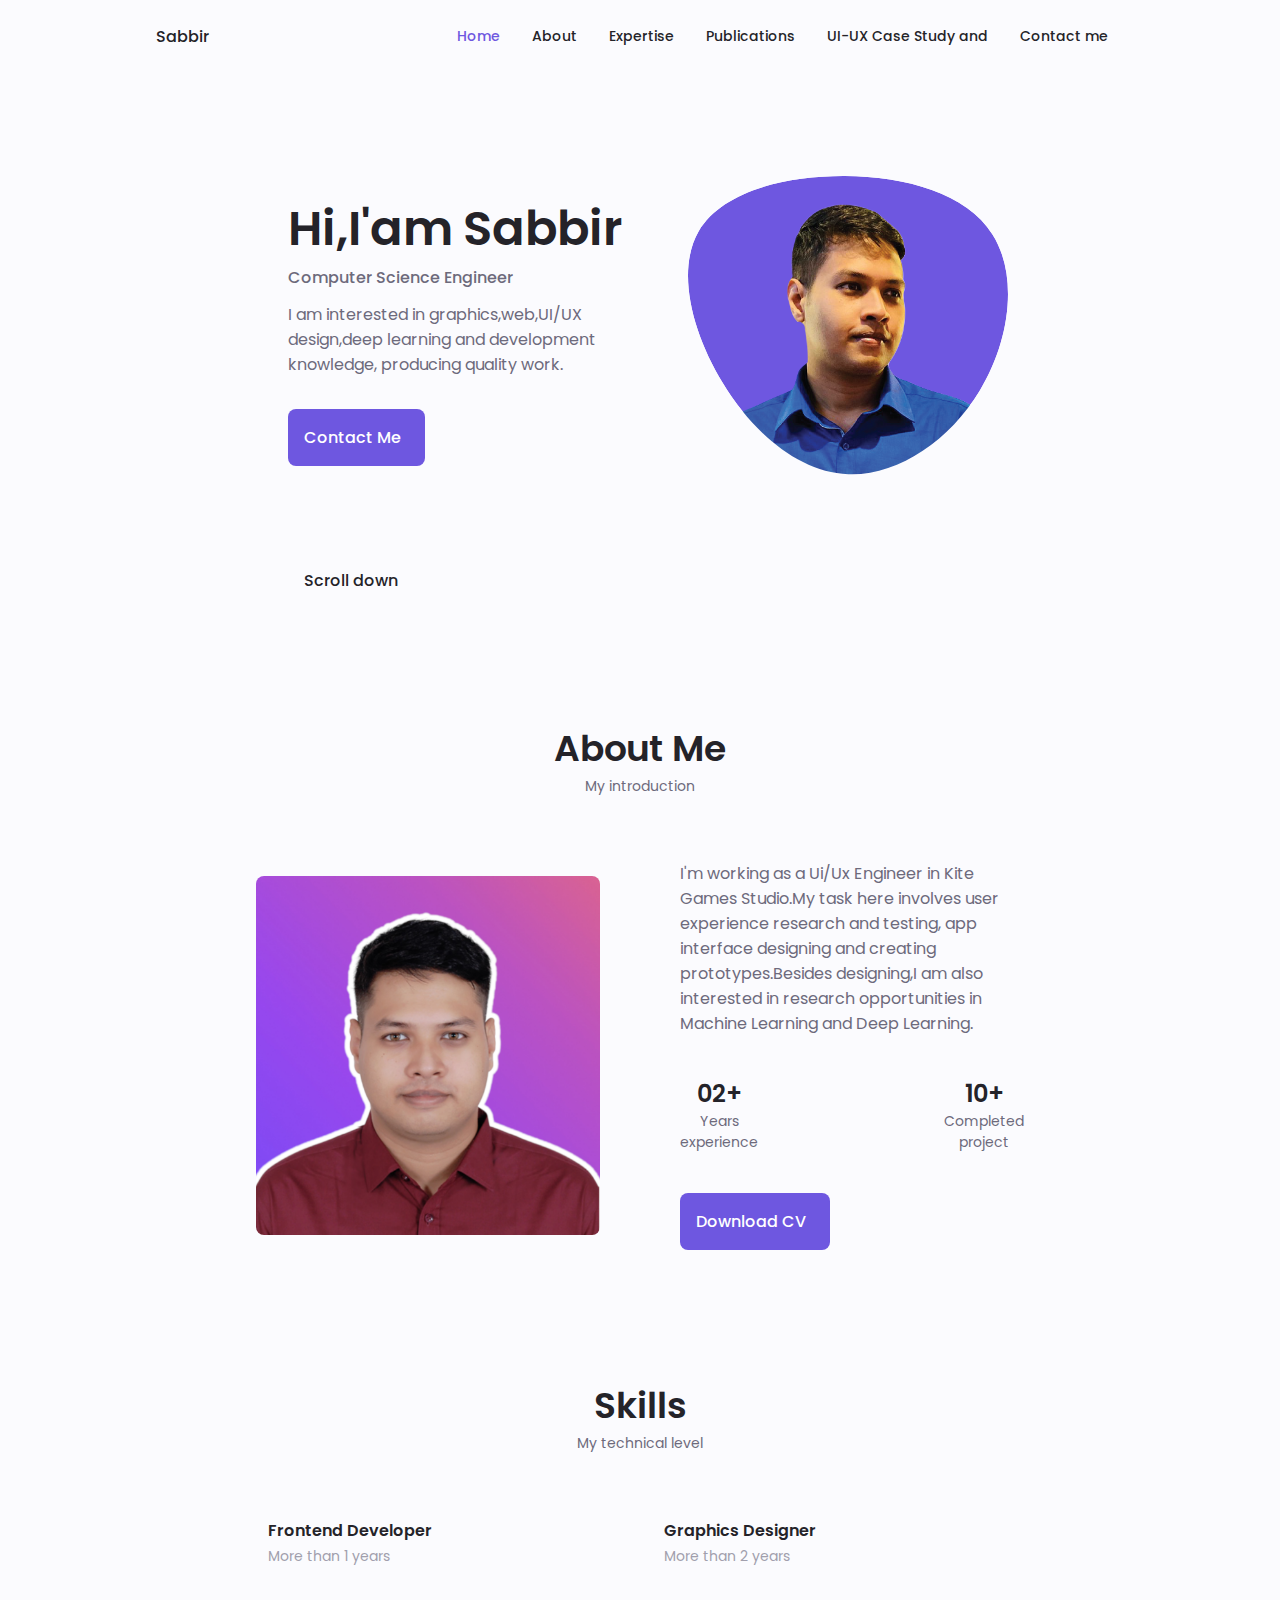
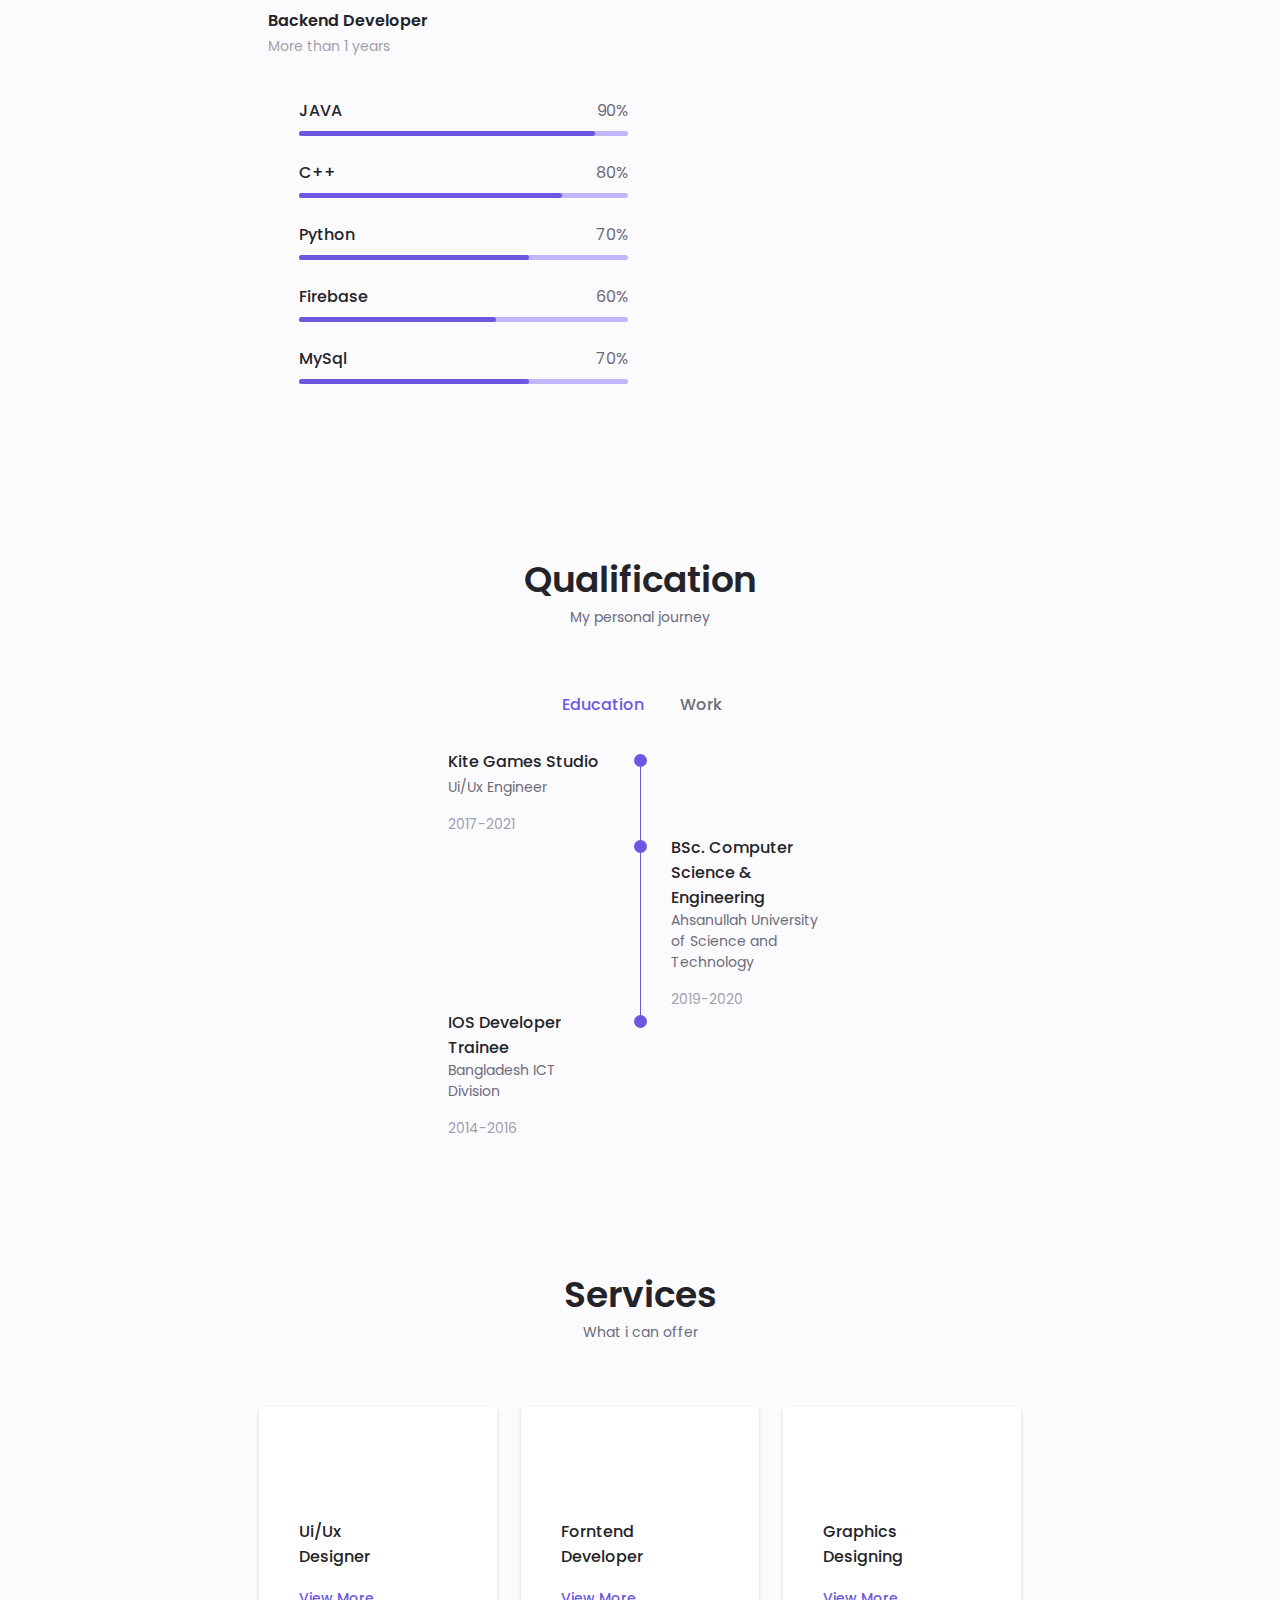
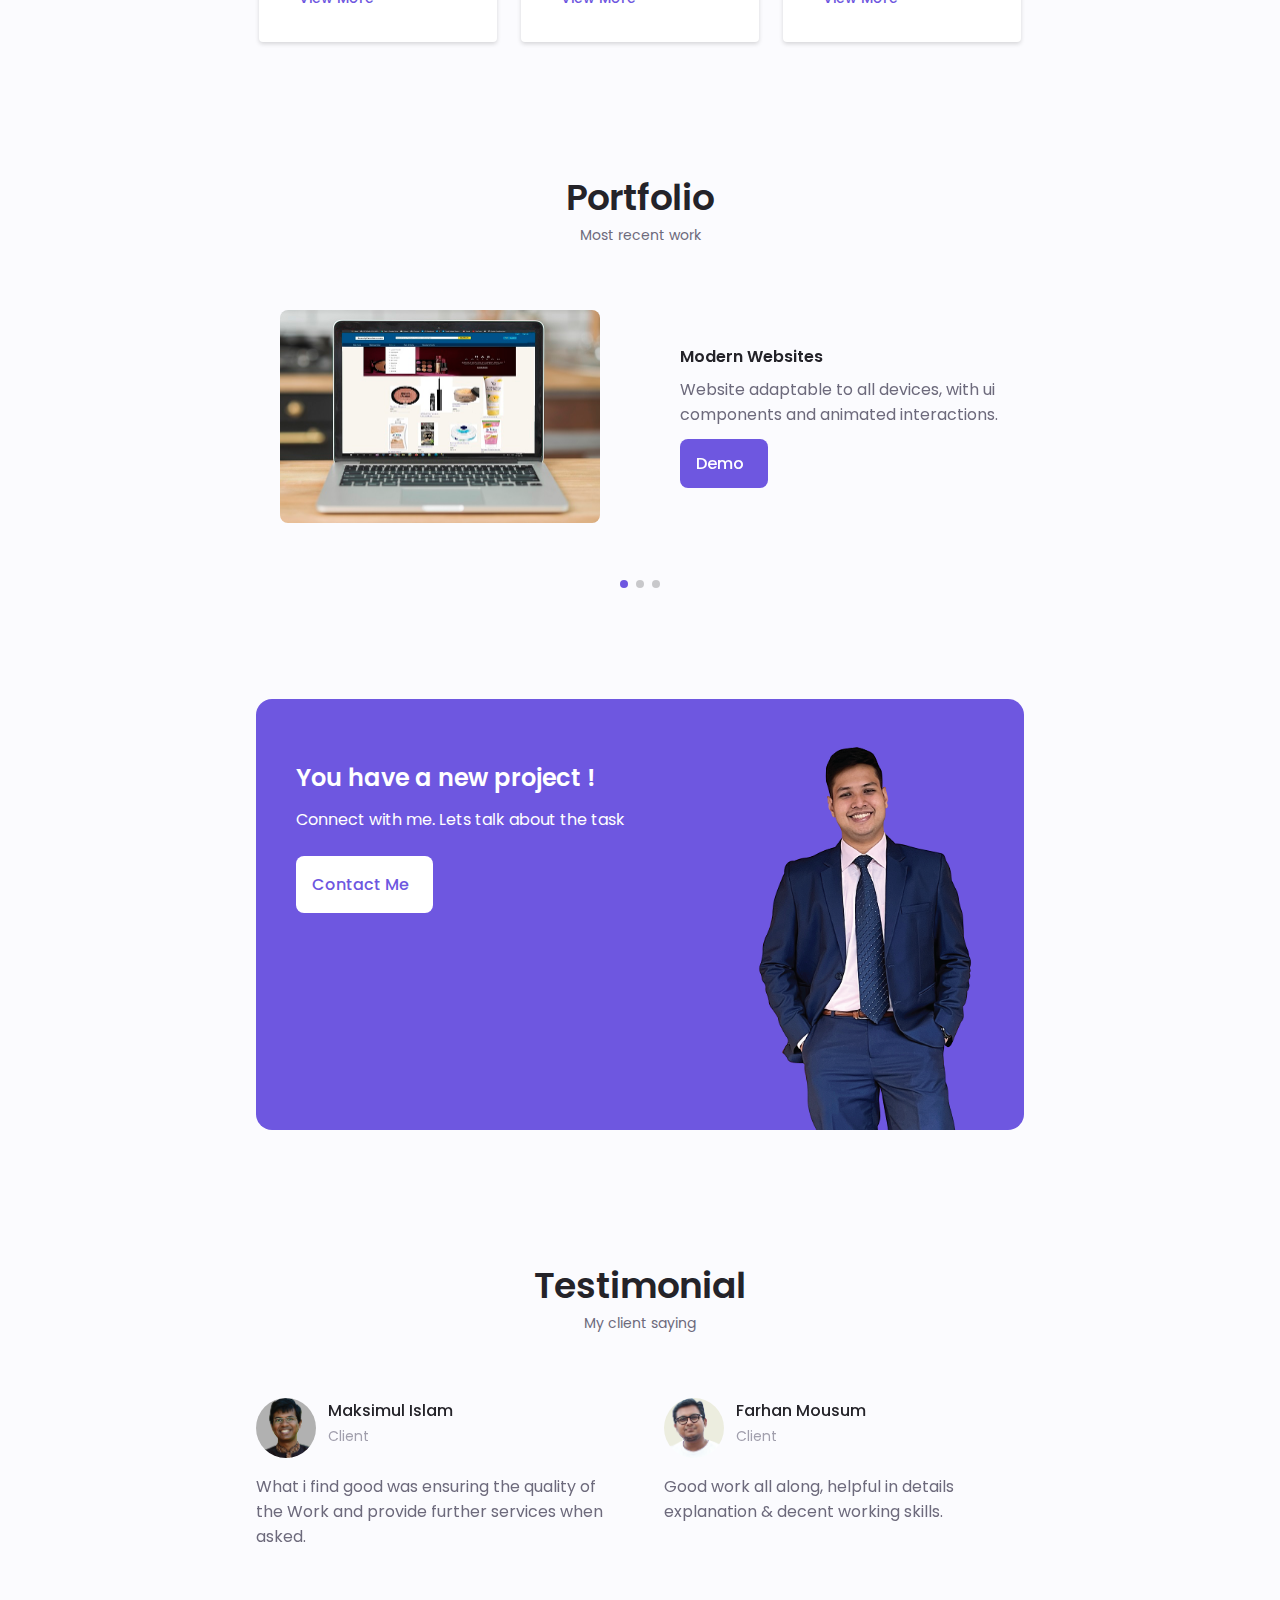
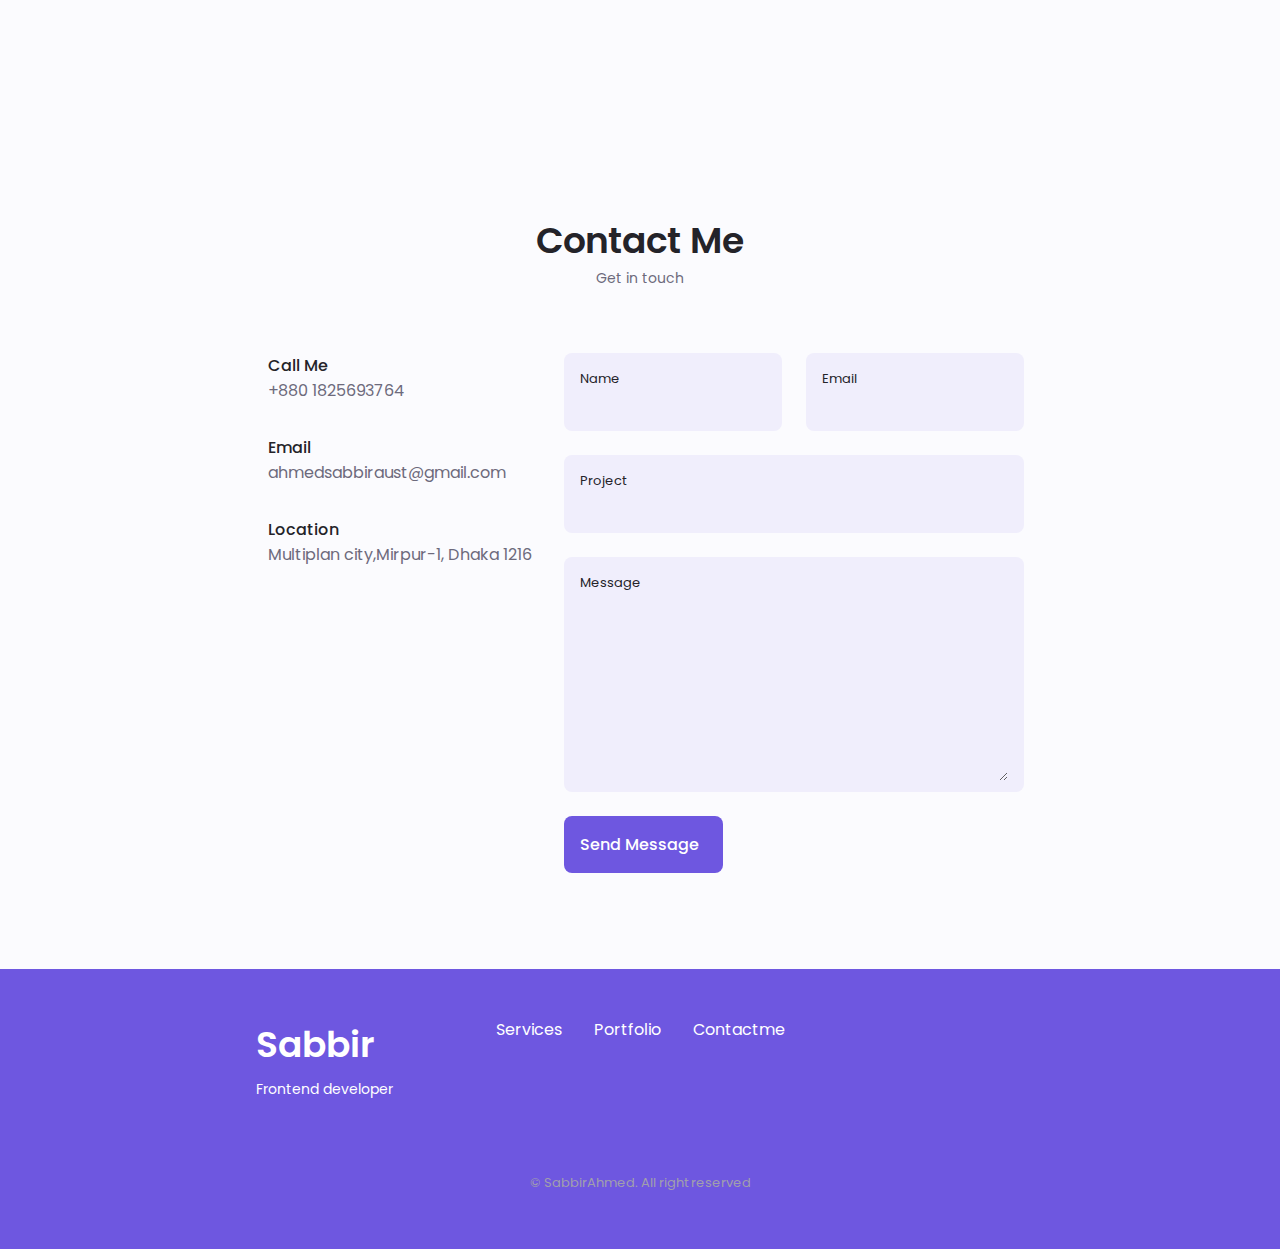
==== index.html @ 0aa27ff4 "Update index.html" ====
<!--
  Hello 😊.

  This template is designed and developed by Sabbir Ahmed
  for anyone to use for free or customize the way they like.

For inquires, contact me => ahmedsabbiraust@gmail.com
-->

<!--
  Follow the instructions written in comments to create your stunning portfolio
-->

<!DOCTYPE html>
    <html lang="en">
    <head>
        <meta charset="UTF-8">
        <meta name="viewport" content="width=device-width, initial-scale=1.0">
        <link rel="shortcut icon" type="image/png" href="assets/img/SA_lOGO.png" />

        <!--==================== UNICONS ====================-->
        <link rel="stylesheet" href="https://unicons.iconscout.com/release/v4.0.0/css/line.css">
    
        
        <!--==================== SWIPER CSS ====================-->
        <link rel="stylesheet" href="assets/css/swiper-bundle.min.css">
        
        <!--==================== CSS ====================-->
        <link rel="stylesheet" href="assets/css/styles.css">

        <title>
         Sabbir Ahmed | Prospective Graduate Student
        </title>
    </head>
    <body>
        <!--==================== HEADER ====================-->
        <header class="header" id="header">
            <nav class="nav container">
                <a href="#" class="nav__logo">Sabbir</a>

                <div class="nav__menu" id="nav-menu">
                    <ul class="nav__list grid">
                        <li class="nav__item">
                            <a href="#home" class="nav__link active-link">
                                <i class="uil uil-estate nav__icon"></i> Home
                            </a>
                        </li>
                        <li class="nav__item">
                            <a href="#about" class="nav__link">
                                <i class="uil uil-user nav__icon"></i> About
                            </a>
                        </li>
                        <li class="nav__item">
                            <a href="#skills" class="nav__link">
                                <i class="uil uil-file-alt nav__icon"></i> Expertise
                            </a>
                        </li>
                        <li class="nav__item">
                            <a href="#services" class="nav__link">
                                <i class="uil uil-briefcase-alt nav__icon"></i> Publications
                            </a>
                        </li>
                        <li class="nav__item">
                            <a href="#portfolio" class="nav__link">
                                <i class="uil uil-scenery nav__icon"></i> UI-UX Case Study and 
                            </a>
                        </li>
                        <li class="nav__item">
                            <a href="#contact" class="nav__link">
                                <i class="uil uil-message nav__icon"></i> Contact me
                            </a>
                        </li>
                    </ul>
                    <i class="uil uil-times nav__close" id="nav-close"></i>
                </div>

                <div class="nav__btns">
                    <!--Theme change button-->
                    <i class="uil uil-moon change-theme" id="theme-button"></i>
                    <div class="nav__toggle" id="nav-toggle">
                        <i class="uil uil-apps"></i>
                    </div>
                </div>
            </nav>
        </header>

        <!--==================== MAIN ====================-->
        <main class="main">
            <!--==================== HOME ====================-->
            <section class="home section" id="home">
                <div class="home__container container grid">
                    <div class="home__content grid">
                        <div class="home__social">
                            <a href="https://www.linkedin.com/in/sabbir-ahmed-80257b1b8/" target="_blank" class="home__social-icon">
                                <i class="uil uil-linkedin-alt"></i>
                            </a>

                            <a href="https://www.behance.net/sabbirahmed1123" target="_blank" class="home__social-icon">
                                <i class="uil uil-behance-alt"></i>
                            </a>

                            <a href="https://github.com/sabbirahmedAUST" target="_blank" class="home__social-icon">
                                <i class="uil uil-github-alt"></i>
                            </a>
                        </div>
                         
                        <div class="home__img">
                            <svg class="home__blob" viewBox="0 0 200 187" xmlns="http://www.w3.org/2000/svg" xmlns:xlink="http://www.w3.org/1999/xlink">
                                <mask id="mask0" mask-type="alpha">
                                    <path d="M190.312 36.4879C206.582 62.1187 201.309 102.826 182.328 134.186C163.346 165.547 
                                    130.807 187.559 100.226 186.353C69.6454 185.297 41.0228 161.023 21.7403 129.362C2.45775 
                                    97.8511 -7.48481 59.1033 6.67581 34.5279C20.9871 10.1032 59.7028 -0.149132 97.9666 
                                    0.00163737C136.23 0.303176 174.193 10.857 190.312 36.4879Z"/>
                                </mask>
                                <g mask="url(#mask0)">
                                    <path d="M190.312 36.4879C206.582 62.1187 201.309 102.826 182.328 134.186C163.346 
                                    165.547 130.807 187.559 100.226 186.353C69.6454 185.297 41.0228 161.023 21.7403 
                                    129.362C2.45775 97.8511 -7.48481 59.1033 6.67581 34.5279C20.9871 10.1032 59.7028 
                                    -0.149132 97.9666 0.00163737C136.23 0.303176 174.193 10.857 190.312 36.4879Z"/>
                                    <image class="home__blob-img" x='12' y='18' href="assets/img/aa.png"/>
                                </g>
                            </svg>
                        </div>
                        <div class="home__data">
                            <h1 class="home__tittle">Hi,I'am Sabbir</h1>
                            <h3 class="home__subtitle">Computer Science Engineer</h3>
                            <p class="home__description">I am interested in graphics,web,UI/UX design,deep learning and development knowledge, producing quality work.</p>
                            <a href="#contact" class="button button--flex">
                                Contact Me <i class="uil uil-message button__icon"></i>
                            </a>
                        </div>
                    </div>

                    <div class="home__scroll">
                        <a href="#about" class="home__scroll-button button--flex">
                            <i class="uil uil-mouse-alt home__scroll-mouse"></i>
                            <span class="home__scroll-name">Scroll down</span>
                            <i class="uil uil-arrow-down home__scroll-arrow"></i>
                        </a>
                    </div>
                </div>
            </section>

            <!--==================== ABOUT ====================-->
            <section class="about section" id="about">
                <h2 class="section__title">About Me</h2>
                <span class="section__subtitle">My introduction</span>

                <div class="about__container container grid">
                    <img src="assets/img/AboutImg2.png" alt="" class="about__img">

                    <div class="about__data">
                        <p class="about__description">I'm working as a Ui/Ux Engineer in Kite Games Studio.My task here involves user experience research and testing, app interface designing and creating prototypes.Besides designing,I am also interested in research opportunities in Machine Learning and Deep Learning.</p>
                    
                        <div class="about__info">
                            <div>
                                <span class="about__info-title">02+</span>
                                <span class="about__info-name">Years <br> experience</span>
                            </div>
                            <div>
                                <span class="about__info-title">10+</span>
                                <span class="about__info-name">Completed <br> project</span>
                            </div>
                            
                        </div>
                        <div class="about__buttons">
                            <a download="" href="assets/pdf/Sabbir-Ahmed-Cv.pdf" class="button button--flex">
                                Download CV<i class="uil uil-download-alt button__icon"></i>
                            </a>
                        </div>
                    </div>
                </div>
        
            </section>

            <!--==================== SKILLS ====================-->
            <section class="skills section" id="skills">
                <h2 class="section__title">Skills</h2>
                <span class="section__subtitle">My technical level</span>

                <div class="skills__container container grid">
                    <div>
                        <!--==================== SKILLS 1 ====================-->
                        <div class="skills__content skills__close">
                            <div class="skills__header">
                                <i class="uil uil-brackets-curly skills__icon"></i>

                                <div>
                                    <h1 class="skills__title">Frontend Developer</h1>
                                    <span class="skills__subtitle">More than 1 years</span>

                                </div>
                                <i class="uil uil-angle-down skills__arrow"></i>
                            </div>
                            <div class="skills__list grid">

                                <div class="skills__data">
                                    <div class="skills__titles">
                                        <h3 class="skills__name">HTML</h3>
                                        <span class="skills__number">90%</span>
                                    </div>
                                    <div class="skills__bar">
                                        <span class="skills__percentage skills__html"></span>
                                    </div>
                                </div>

                               
                                <div class="skills__data">
                                    <div class="skills__titles">
                                        <h3 class="skills__name">CSS</h3>
                                        <span class="skills__number">80%</span>
                                    </div>
                                    <div class="skills__bar">
                                        <span class="skills__percentage skills__css"></span>
                                    </div>
                                </div>

                                    
                                <div class="skills__data">
                                    <div class="skills__titles">
                                        <h3 class="skills__name">JavaScript</h3>
                                        <span class="skills__number">60%</span>
                                    </div>
                                    <div class="skills__bar">
                                        <span class="skills__percentage skills__js"></span>
                                    </div>
                                </div>

                                        
                                <div class="skills__data">
                                    <div class="skills__titles">
                                        <h3 class="skills__name">React</h3>
                                        <span class="skills__number">60%</span>
                                    </div>
                                    <div class="skills__bar">
                                        <span class="skills__percentage skills__react"></span>
                                    </div>
                                </div>

                              
                                <div class="skills__data">
                                    <div class="skills__titles">
                                        <h3 class="skills__name">PHP</h3>
                                        <span class="skills__number">70%</span>
                                    </div>
                                    <div class="skills__bar">
                                        <span class="skills__percentage skills__php"></span>
                                    </div>
                                </div>

                            </div>
                        </div>

                        <!--==================== SKILLS 2 ====================-->
                          
                        <div class="skills__content skills__open">
                            <div class="skills__header">
                                <i class="uil uil-server-network skills__icon"></i>

                                <div>
                                    <h1 class="skills__title">Backend Developer</h1>
                                    <span class="skills__subtitle">More than 1 years</span>

                                </div>
                                <i class="uil uil-angle-down skills__arrow"></i>
                            </div>
                            <div class="skills__list grid">

                                <div class="skills__data">
                                    <div class="skills__titles">
                                        <h3 class="skills__name">JAVA</h3>
                                        <span class="skills__number">90%</span>
                                    </div>
                                    <div class="skills__bar">
                                        <span class="skills__percentage skills__java"></span>
                                    </div>
                                </div>

                                
                                <div class="skills__data">
                                    <div class="skills__titles">
                                        <h3 class="skills__name">C++</h3>
                                        <span class="skills__number">80%</span>
                                    </div>
                                    <div class="skills__bar">
                                        <span class="skills__percentage skills__c"></span>
                                    </div>
                                </div>

                                    
                                <div class="skills__data">
                                    <div class="skills__titles">
                                        <h3 class="skills__name">Python</h3>
                                        <span class="skills__number">70%</span>
                                    </div>
                                    <div class="skills__bar">
                                        <span class="skills__percentage skills__python"></span>
                                    </div>
                                </div>

                                        
                                <div class="skills__data">
                                    <div class="skills__titles">
                                        <h3 class="skills__name">Firebase</h3>
                                        <span class="skills__number">60%</span>
                                    </div>
                                    <div class="skills__bar">
                                        <span class="skills__percentage skills__firebase"></span>
                                    </div>
                                </div>

                                        
                                <div class="skills__data">
                                    <div class="skills__titles">
                                        <h3 class="skills__name">MySql</h3>
                                        <span class="skills__number">70%</span>
                                    </div>
                                    <div class="skills__bar">
                                        <span class="skills__percentage skills__mysql"></span>
                                    </div>
                                 </div> 

                            </div>
                        </div>
                    </div>
                    
                    <div>
                        <!--==================== SKILLS 3 ====================-->
                          
                        <div class="skills__content skills__close">
                            <div class="skills__header">
                                <i class="uil uil-swatchbook skills__icon"></i>

                                <div>
                                    <h1 class="skills__title">Graphics Designer</h1>
                                    <span class="skills__subtitle">More than 2 years</span>

                                </div>
                                <i class="uil uil-angle-down skills__arrow"></i>
                            </div>
                            <div class="skills__list grid">
                            
                                <div class="skills__data">
                                    <div class="skills__titles">
                                        <h3 class="skills__name">Illustrator</h3>
                                        <span class="skills__number">90%</span>
                                    </div>
                                    <div class="skills__bar">
                                        <span class="skills__percentage skills__illustrator"></span>
                                    </div>
                                </div>

                                
                                <div class="skills__data">
                                    <div class="skills__titles">
                                        <h3 class="skills__name">After Effect</h3>
                                        <span class="skills__number">80%</span>
                                    </div>
                                    <div class="skills__bar">
                                        <span class="skills__percentage skills__ae"></span>
                                    </div>
                                </div>

                                    
                                <div class="skills__data">
                                    <div class="skills__titles">
                                        <h3 class="skills__name">Photoshop</h3>
                                        <span class="skills__number">70%</span>
                                    </div>
                                    <div class="skills__bar">
                                        <span class="skills__percentage skills__photoshop"></span>
                                    </div>
                                </div>

                        
                            </div>
                        </div>
                    </div>
                </div>
            </section>

            <!--==================== QUALIFICATION ====================-->
            <section class="qualification section">
                <h2 class="section__title">Qualification</h2>
                <span class="section__subtitle">My personal journey</span>
                <div class="qualification__container container">
                    <div class="qualification__tabs">
                        <div class="qualification__button button--flex qualification__active" data-target='#education'>
                            <i class="uil uil-graduation-cap qualification__icon"></i>
                            Education
                        </div>
                        <div class="qualification__button button--flex" data-target='#work'>
                            <i class="uil uil-briefcase-alt qualification__icon"></i>
                            Work
                        </div>
                    </div>

                    <div class="qualification__sections">
                        <!--==================== QUALIFICATION CONTEN 1===================-->
                        <div class="qualification__content qualification__active" data-content id="education">


                            <!--==================== QUALIFICATION 1 ====================-->
                            <div class="qualification__data">
                                <div>
                                    <h3 class="qualification__title">Kite Games Studio</h3>
                                    <span class="qualification__subtitle">Ui/Ux Engineer </span>
                                    <div class="qualification__calender">
                                        <i class="uil uil-calendar-alt"></i>
                                        2017-2021
                                    </div>
                                </div>
                                <div>
                                    <span class="qualification__rounder"></span>
                                    <span class="qualification__line"></span>
                                </div>
                            </div>


                            <!--==================== QUALIFICATION 2 ====================-->
                            <div class="qualification__data">
                                <div></div>
                                <div>
                                    <span class="qualification__rounder"></span>
                                    <span class="qualification__line"></span>
                                </div>

                                <div>
                                    <h3 class="qualification__title">BSc. Computer Science & Engineering</h3>
                                    <span class="qualification__subtitle">Ahsanullah University of Science and Technology</span>
                                    <div class="qualification__calender">
                                        <i class="uil uil-calendar-alt"></i>
                                        2019-2020
                                    </div>
                                </div>
                            </div>


                            <!--==================== QUALIFICATION 3 ====================-->
                            <div class="qualification__data">
                                <div>
                                    <h3 class="qualification__title">IOS Developer Trainee</h3>
                                    <span class="qualification__subtitle">Bangladesh ICT Division</span>
                                    <div class="qualification__calender">
                                        <i class="uil uil-calendar-alt"></i>
                                        2014-2016
                                    </div>
                                </div>
                                <div>
                                    <span class="qualification__rounder"></span>
                                 
                                </div>
                            </div>
                        </div>

                        <!--==================== QUALIFICATION CONTEN 2===================-->
                        <div class="qualification__content" data-content id="work">


                            <!--==================== QUALIFICATION 1 ====================-->
                            <div class="qualification__data">
                                <div>
                                    <h3 class="qualification__title">Freelancer</h3>
                                    <span class="qualification__subtitle">Upwork </span>
                                    <div class="qualification__calender">
                                        <i class="uil uil-calendar-alt"></i>
                                        2019-2021
                                    </div>
                                </div>
                                <div>
                                    <span class="qualification__rounder"></span>
                                    <span class="qualification__line"></span>
                                </div>
                            </div>


                            <!--==================== QUALIFICATION 2 ====================-->
                            <div class="qualification__data">
                                <div></div>
                                <div>
                                    <span class="qualification__rounder"></span>
                                    
                                </div>

                                <div>
                                    <h3 class="qualification__title">Content Developer</h3>
                                    <span class="qualification__subtitle">Durbeen Academy</span>
                                    <div class="qualification__calender">
                                        <i class="uil uil-calendar-alt"></i>
                                        2019-2020
                                    </div>
                                </div>
                            </div>

                        </div>

                    </div>
                </div>

            </section>

            <!--==================== SERVICES ====================-->
            <section class="services section" id="services">
                <h2 class="section__title">Services</h2>
                <span class="section__subtitle">What i can offer</span>

                <div class="services__container container grid">
                    <!--==================== SERVICES 1====================-->
                    <div class="services__content">
                        <div>
                            <i class="uil uil-web-grid services__icon"></i>
                            <h3 class="services__title">Ui/Ux <br> Designer</h3>
                        </div>
                        <span class="button button--flex button--small button--link services__button">
                            View More
                            <i class="uil uil-arrow-right button__icon"></i>
                        </span>
                                    
                        <div class="services__modal">
                            <div class="services__modal-content">
                                <h4 class="services__modal-title">Ui/Ux <br> Designer</h4>
                                <i class="uil uil-times services__modal-close"></i>

                                <ul class="services__modal-services grid">
                                    <li class="services__modal-service">
                                        <i class="uil uil-check-circle services__modal-icon"></i>
                                        <p>I develop the user interface.</p>
                                    </li>
                                    <li class="services__modal-service">
                                        <i class="uil uil-check-circle services__modal-icon"></i>
                                        <p>Web page development..</p>
                                    </li>
                                    <li class="services__modal-service">
                                        <i class="uil uil-check-circle services__modal-icon"></i>
                                        <p>I create ux element interactions.</p>
                                    </li>
                                    <li class="services__modal-service">
                                        <i class="uil uil-check-circle services__modal-icon"></i>
                                        <p>I create app interface designs.</p>
                                    </li>
                                </ul>
                            </div>
                        </div>
                    </div>

                    <!--==================== SERVICES 2====================-->
                    <div class="services__content">
                        <div>
                            <i class="uil uil-arrow services__icon "></i>
                            <h3 class="services__title">Forntend <br> Developer</h3>
                        </div>
                        <span class="button button--flex button--small button--link services__button">
                            View More
                            <i class="uil uil-arrow-right button__icon"></i>
                        </span>

                        <div class="services__modal">
                            <div class="services__modal-content">
                                <h4 class="services__modal-title">Forntend <br> Developer</h4>
                                <i class="uil uil-times services__modal-close"></i>

                                <ul class="services__modal-services grid">
                                    <li class="services__modal-service">
                                        <i class="uil uil-check-circle services__modal-icon"></i>
                                        <p>I can help with HTML files.</p>
                                    </li>
                                    <li class="services__modal-service">
                                        <i class="uil uil-check-circle services__modal-icon"></i>
                                        <p>Web page development.</p>
                                    </li>
                                    <li class="services__modal-service">
                                        <i class="uil uil-check-circle services__modal-icon"></i>
                                        <p>Help with personal page.</p>
                                    </li>
                                    <li class="services__modal-service">
                                        <i class="uil uil-check-circle services__modal-icon"></i>
                                        <p>Sorting necessary Sql queries</p>
                                    </li>
                                </ul>
                            </div>
                        </div>
                    </div>
                    
                     <!--==================== SERVICES 3====================-->
                     <div class="services__content">
                        <div>
                            <i class="uil uil-pen services__icon"></i>
                            <h3 class="services__title">Graphics <br> Designing</h3>
                        </div>
                        <span class="button button--flex button--small button--link services__button">
                            View More
                            <i class="uil uil-arrow-right button__icon"></i>
                        </span>

                        <div class="services__modal">
                            <div class="services__modal-content">
                                <h4 class="services__modal-title">Graphics <br> Designing</h4>
                                <i class="uil uil-times services__modal-close"></i>

                                <ul class="services__modal-services grid">
                                    <li class="services__modal-service">
                                        <i class="uil uil-check-circle services__modal-icon"></i>
                                        <p>Illustration designs.</p>
                                    </li>
                                    <li class="services__modal-service">
                                        <i class="uil uil-check-circle services__modal-icon"></i>
                                        <p>Mockup and Flyers.</p>
                                    </li>
                                    <li class="services__modal-service">
                                        <i class="uil uil-check-circle services__modal-icon"></i>
                                        <p>Motion Graphics.</p>
                                    </li>
                                    <li class="services__modal-service">
                                        <i class="uil uil-check-circle services__modal-icon"></i>
                                        <p>Necessary Image processing.</p>
                                    </li>
                                </ul>
                            </div>
                        </div>
                    </div>
                </div>

            </section>

            <!--==================== PORTFOLIO ====================-->
            <section class="portfolio section" id="portfolio">
                <h2 class="section__title">Portfolio</h2>
                <span class="section__subtitle">Most recent work</span>

                <div class="portfolio__container container swiper-container">

                    <div class="swiper-wrapper">
                        <!--==================== PORTFOLIO  1====================-->
                        <div class="portfolio__content grid swiper-slide">
                            <img src="assets/img/portfolio1.jpg" alt="" class="portfolio__img">
                            <div class="portfolio__data">
                                <h3 class="portfolio__title">Modern Websites</h3>
                                <p class="portfolio__description">Website adaptable to all devices, with ui components and 
                                    animated interactions.</p>

                                    <a href="#" class="button button--flex button--small portfolio__button">
                                        Demo 
                                        <i class="uil uil-arrow-right button__icon"></i>
                                    </a>
                            </div>
                        </div>
                        <!--==================== PORTFOLIO  2====================-->
                        <div class="portfolio__content grid swiper-slide">
                            <img src="assets/img/portfolio2.png" alt="" class="portfolio__img">
                            <div class="portfolio__data">
                                <h3 class="portfolio__title">Graphics Designing</h3>
                                <p class="portfolio__description">Illustration, mockup, flyer design & logo design</p>

                                    <a href="#" class="button button--flex button--small portfolio__button">
                                        Demo 
                                        <i class="uil uil-arrow-right button__icon"></i>
                                    </a>
                            </div>
                        </div>
                        <!--==================== PORTFOLIO  3====================-->
                        <div class="portfolio__content grid swiper-slide">
                            <img src="assets/img/portfolio3.gif" alt="" class="portfolio__img">
                            <div class="portfolio__data">
                                <h3 class="portfolio__title">Motion Graphics</h3>
                                <p class="portfolio__description"> Flat character- motion designing, subject overview, 
                                    animation rendering.</p>

                                    <a href="#" class="button button--flex button--small portfolio__button">
                                        Demo 
                                        <i class="uil uil-arrow-right button__icon"></i>
                                    </a>
                            </div>
                        </div>

                    </div>

                           
                    <div class = "swiper-button-next">
                        <i class="uil uil-angle-right-b swiper-portfolio-icon"></i>
                    </div>
                    <div class = "swiper-button-prev">

                        <i class="uil uil-angle-left-b swiper-portfolio-icon"></i>
                    </div>
                       
                    <div class = "swiper-pagination"></div>
                </div>

            </section>

          

            <!--==================== PROJECT IN MIND ====================-->
            <section class="project section">
                <div class="project__bg">
                    <div class="project__container container grid">
                        <div class="project__data">
                            <h2 class="project__title">You have a new project !</h2>
                            <p class="project__description">Connect with me. Lets talk about the task</p>
                            <a href="#contact" class="button button--flex button--white">
                                Contact Me 
                                <i class="uil uil-message project__icon button__icon"></i>
                            </a>
                        </div>
                        <img src="assets/img/coverr.png" alt="" class="project__img">
                    </div>
                </div>

            </section>

            <!--==================== TESTIMONIAL ====================-->
            <section class="testimonial section">
                <h2 class="section__title">Testimonial</h2>
                <span class="section__subtitle">My client saying</span>

                <div class="testimonial__container container swiper-container">
                    <div class="swiper-wrapper"> 
                        <!--==================== TESTIMONIAL 1 ====================-->
                        <div class="testimonial__content swiper-slide">
                            <div class="testimonial__data">
                                <div class="testimonial__header">
                                    <img src="assets/img/testimonial1.png" alt="" class="testimonial__img">
                                    <div>
                                        <h3 class="testimonial__name">Maksimul Islam</h3>
                                        <span class="testimonial__client">Client</span>
                                    </div>
                                </div>

                                <div>
                                    <i class="uil uil-star testimonial__icon-star"></i>
                                    <i class="uil uil-star testimonial__icon-star"></i>
                                    <i class="uil uil-star testimonial__icon-star"></i>
                                    <i class="uil uil-star testimonial__icon-star"></i>
                                    <i class="uil uil-star testimonial__icon-star"></i>
                                </div>
                            </div>
                            <p class="testimonial__description"> What i find good was ensuring the quality of the Work
                                and provide further services when asked.
                            </p>
                        </div>
                        
                        <!--==================== TESTIMONIAL 2 ====================-->
                        <div class="testimonial__content swiper-slide">
                            <div class="testimonial__data">
                                <div class="testimonial__header">
                                    <img src="assets/img/testimonial2.png" alt="" class="testimonial__img">
                                    <div>
                                        <h3 class="testimonial__name">Farhan Mousum</h3>
                                        <span class="testimonial__client">Client</span>
                                    </div>
                                </div>

                                <div>
                                    <i class="uil uil-star testimonial__icon-star"></i>
                                    <i class="uil uil-star testimonial__icon-star"></i>
                                    <i class="uil uil-star testimonial__icon-star"></i>
                                    <i class="uil uil-star testimonial__icon-star"></i>
                                    <i class="uil uil-star testimonial__icon-star"></i>
                                </div>
                            </div>
                            <p class="testimonial__description">Good work all along,
                                helpful in details explanation & decent working skills. 
                            </p>
                        </div>

                        <!--==================== TESTIMONIAL 3 ====================-->
                        <div class="testimonial__content swiper-slide">
                            <div class="testimonial__data">
                                <div class="testimonial__header">
                                    <img src="assets/img/testimonial3.png" alt="" class="testimonial__img">
                                    <div>
                                        <h3 class="testimonial__name">Saif Tonmoy</h3>
                                        <span class="testimonial__client">Client</span>
                                    </div>
                                </div>

                                <div>
                                    <i class="uil uil-star testimonial__icon-star"></i>
                                    <i class="uil uil-star testimonial__icon-star"></i>
                                    <i class="uil uil-star testimonial__icon-star"></i>
                                    <i class="uil uil-star testimonial__icon-star"></i>
                                    <i class="uil uil-star testimonial__icon-star"></i>
                                </div>
                            </div>
                            <p class="testimonial__description">I get a good impression, I carry 
                                out my project with all the possible quality and attention and
                                support 24 hours a day.
                            </p>
                        </div>

                    </div>

                    <div class = "swiper-pagination swiper-pagination-testimonial"></div>

                </div>


            </section>

            <!--==================== CONTACT ME ====================-->
            <section class="contact section" id="contact">
                <section class="contact section" id="contact">
                    <h2 class="section__title">Contact Me</h2>
                    <span class="section__subtitle">Get in touch</span>
                    
                    <div class="contact__container container grid">
                        <div>
                            <div class="contact__information">
                                <i class="uil uil-phone contact__icon"></i>

                                <div>
                                    <h3 class="contact__title">Call Me</h3>
                                    <span class="contact_subtitle">+880 1825693764</span>
                                </div>
                            </div>

                            <div class="contact__information">
                                <i class="uil uil-envelope contact__icon"></i>

                                <div>
                                    <h3 class="contact__title">Email</h3>
                                    <span class="contact_subtitle">ahmedsabbiraust@gmail.com</span>
                                </div>
                            </div>

                            <div class="contact__information">
                                
                                <i class="uil uil-map-marker contact__icon"></i>

                                <div>
                                    <h3 class="contact__title">Location</h3>
                                    <span class="contact_subtitle">Multiplan city,Mirpur-1, Dhaka 1216</span>
                                </div>
                            </div>
                        </div>
                        <form action=""class="contact__form grid">
                            <div class="contact__inputs grid">

                                <div class="contact__content">
                                    <label for="" class="contact__label">Name</label>
                                    <input type="text" class="contact__input">
                                </div>

                                <div class="contact__content">
                                    <label for="" class="contact__label">Email</label>
                                    <input type="email" class="contact__input">
                                </div>
                                
                            </div>
                            <div class="contact__content">
                                <label for="" class="contact__label">Project</label>
                                <input type="text" class="contact__input">
                            </div>

                            <div class="contact__content">
                                <label for="" class="contact__label">Message</label>
                                <textarea name="" id="" cols="0" rows="7" class="contact__input"></textarea>
                            </div>
                            <div>
                                <a href="#" class="button button--flex">
                                    Send Message
                                    <i class="uil uil-message button__icon"></i>
                                </a>
                                
                            </div>

                        </form>
                    </div>
                </section>

            </section>
        </main>

        <!--==================== FOOTER ====================-->
        <footer class="footer">
            <div class="footer__bg">
                <div class="footer__container container grid">
                    <div>
                        <h1 class="footer__title">Sabbir</h1>
                       <span class="footer__subtitle">Frontend developer</span>
                    </div>


                    <ul class="footer__links">
                       <li>
                            <a href="#services" class="footer__link">Services</a>
                       </li>

                       <li>
                            <a href="#portfolio" class="footer__link">Portfolio</a>
                       </li>

                       <li>
                            <a href="#contact" class="footer__link">Contactme</a>
                       </li>

                    </ul>

                    <div class="footer__social">
                        <a href="https://www.facebook.com/ahmed.sabbir.1420" target="_blank" class="footer__social">
                            <i class="uil uil-facebook-f"></i>
                        </a>

                        <a href="https://www.linkedin.com/in/sabbir-ahmed-80257b1b8/" target="_blank" class="footer__social">
                            <i class="uil uil-linkedin-alt"></i>
                        </a>

                        <a href="https://twitter.com/sabbirahmed1123" target="_blank" class="footer__social">
                            <i class="uil uil-twitter-alt"></i>
                        </a>
                    </div>
                </div>
                <p class="footer__copy">&#169; SabbirAhmed. All right reserved</p>
            </div>

            
        </footer>
        
        <!--==================== SCROLL TOP ====================-->
        <a href="#" class="scrollup" id="scroll-up">
            <i class="uil uil-arrow-up scrollup__icon"></i>
        </a>

        <!--==================== SWIPER JS ====================-->
        <script src="assets/js/swiper-bundle.min.js"></script>

        <!--==================== MAIN JS ====================-->
        <script src="assets/js/main.js"></script>
    </body>
</html>
---- assets/css/styles.css ----
/*==================== GOOGLE FONTS ====================*/
@import url('https://fonts.googleapis.com/css2?family=Poppins:wght@400;500;600&display=swap');

/*==================== VARIABLES CSS ====================*/
:root {
    --header-height: 3rem;

    /*========== Colors ==========*/
    /* Change favorite color */
    --hue-color: 250; /*Purple 250 - Green 142 - Blue 230 - Pink 340*/

    /* HSL color mode */
    --first-color: hsl(var(--hue-color), 69%, 61%);
    --first-color-second: hsl(var(--hue-color), 69%, 61%);
    --first-color-alt: hsl(var(--hue-color), 57%, 53%);
    --first-color-lighter: hsl(var(--hue-color), 92%, 85%);
    --title-color: hsl(var(--hue-color), 8%, 15%);
    --text-color: hsl(var(--hue-color), 8%, 45%);
    --text-color-light: hsl(var(--hue-color), 8%, 65%);
    --input-color: hsl(var(--hue-color), 70%, 96%);
    --body-color: hsl(var(--hue-color), 60%, 99%);
    --container-color: #FFF;
    --scroll-bar-color: hsl(var(--hue-color), 12%, 90%);
    --scroll-thumb-color: hsl(var(--hue-color), 12%, 80%);

    /*========== Font and typography ==========*/
    --body-font: 'Poppins', sans-serif;;

    /* .5rem = 8px, 1rem = 16px, 1.5rem = 24px ... */
    --big-font-size: 2rem;
    --h1-font-size: 1.5rem;
    --h2-font-size: 1.25rem;
    --h3-font-size: 1.125rem;
    --normal-font-size: .938rem;
    --small-font-size: .813rem;
    --smaller-font-size: .75rem;

    /*========== Font weight ==========*/
    --font-medium: 500;
    --font-semi-bold: 600;

    /*========== Margenes Bottom ==========*/
    /* .25rem = 4px, .5rem = 8px, .75rem = 12px ... */
    --mb-0-25: .25rem;
    --mb-0-5: .5rem;
    --mb-0-75: .75rem;
    --mb-1: 1rem;
    --mb-1-5: 1.5rem;
    --mb-2: 2rem;
    --mb-2-5: 2.5rem;
    --mb-3: 3rem;

    /*========== z index ==========*/
    --z-tooltip: 10;
    --z-fixed: 100;
    --z-modal: 1000;
}

/* Font size for large devices */
@media screen and (min-width: 968px) {
    :root {
        --big-font-size: 3rem;
        --h1-font-size: 2.25rem;
        --h2-font-size: 1.5rem;
        --h3-font-size: 1.25;
        --normal-font-size: 1rem;
        --small-font-size: .875rem;
        --smaller-font-size: .813rem;
    }
}

/*========== Variables Dark theme ==========*/
body.dark-theme{
    
    /* HSL color mode */
    --first-color-second: hsl(var(--hue-color), 30%, 8%);
    --title-color: hsl(var(--hue-color), 8%, 95%);
    --text-color: hsl(var(--hue-color), 8%, 75%);
    --input-color: hsl(var(--hue-color), 29%, 16%);
    --body-color: hsl(var(--hue-color), 28%, 12%);
    --container-color: hsl(var(--hue-color), 29%,16%)
    --scroll-bar-color: hsl(var(--hue-color), 12%, 48%);
    --scroll-thumb-color: hsl(var(--hue-color), 12%, 36%);
}

/*========== Button Dark/Light ==========*/
.nav__btns{
    display: flex;
    align-items: center;
}
.change-theme{
    font-size: 1.25rem;
    color: var(--title-color);
    margin-right: var(--mb-1);
    cursor: pointer;
}

.change-theme:hover{
    color: var(--first-color);
}
/*==================== BASE ====================*/
*{
    box-sizing: border-box;
    padding: 0;
    margin: 0;
}

html{
    scroll-behavior: smooth;
}

body{
    margin: 0 0 var(--header-height) 0;
    font-family: var(--body-font);
    font-size: var(--normal-font-size);
    background-color: var(--body-color);
    color: var(--text-color);
}

h1,h2,h3,h4{
color: var(--title-color);
font-weight: var(--font-semi-bold);

}

ul{
    list-style: none;
}

a{
    text-decoration: none;
}

img{
    max-width: 100%;
    height: auto;
}

/*==================== REUSABLE CSS CLASSES ====================*/
.section{
    padding: 2rem 0 4rem;
}

.section__title{
    font-size: var(--h1-font-size);
}
.section__subtitle{
    display: block;
    font-size: var(--small-font-size);
    margin-bottom: var(--mb-3);
}

.section__title,
.section__subtitle{
    text-align: center;
}


/*==================== LAYOUT ====================*/
.container{
    max-width: 768px;
    margin-left: var(--mb-1-5);
    margin-right: var(--mb-1-5);
}

.grid{
    display: grid;
    gap: 1.5rem;
}


.header{
    width: 100%;
    position: fixed;
    bottom: 0;
    left: 0;
    z-index: var(--z-fixed);
    background-color: var(--body-color);

}
/*==================== NAV ====================*/
.nav{
    max-width: 968px;
    height: var(--header-height);
    display: flex;
    justify-content: space-between;
    align-items: center;
}

.nav__logo,
.nav__toggle{
    color: var(--title-color);
    font-weight: var(--font-medium);
}

.nav__logo:hover{
    color: var(--first-color);
}

.nav__toggle{
    font-size: 1.1rem;
    cursor: pointer;
}

.nav__toggle:hover{
    color: var(--first-color);
}

@media screen and (max-width: 767px) {
    .nav__menu{
        position: fixed;
        bottom: -100%;
        left: 0;
        width: 100%;
        background-color: var(--body-color);
        padding: 2rem 1.5rem 4rem;
        box-shadow: 0 -1px 4px rgba(0,0,0,.15);
        border-radius: 1.5rem 1.5rem 0 0;
        transition: .3s;
    }
}

.nav__list{
    grid-template-columns: repeat(3,1fr);
    gap: 2rem;
}

.nav__link{
    display: flex;
    flex-direction: column;
    align-items: center;
    font-size: var(--small-font-size);
    color: var(--title-color);
    font-weight: var(--font-medium);
}

.nav__link:hover{
    color:var(--first-color);
}

.nav__icon{
    font-size: 1.2rem;
}

.nav__close{
    position: absolute;
    right: 1.3rem;
    bottom: .5rem;
    font-size: 1.5rem;
    cursor: pointer;
    color: var(--first-color);
}

.nav__close:hover{
    color: var(--first-color-alt);
}
/* show menu */
.show-menu{
    bottom: 0;
}

/* Active link */
.active-link{
    color: var(--first-color);
}


/* Change background header */
.scroll-Header{
    box-shadow: 0 -1px 4px rgba(0,0,0,.15);
}

/*==================== HOME ====================*/
.home__container{
    gap: 1rem;
}

.home__content{
    grid-template-columns: .5fr 3fr;
    padding-top: 3.5rem;
    align-items: center;
}

.home__social{
    display: grid;
    grid-template-columns: max-content;
    row-gap: 1rem;
}

.home__social-icon{
    font-size: 1.25rem;
    color: var(--first-color);
}

.home__social-icon:hover{
    color: var(--first-color-alt);
}

.home__blob{
    width: 200px;
    fill: var(--first-color);    
}

.home__blob-img{
    width: 190px;
}

.home__data{
    grid-column: 1/3;
}

.home__tittle{
    font-size: var(--big-font-size);
}

.home__subtitle{
    font-size: var(--h3-font-size);
    color: var(--text-color);
    font-weight: var(--font-medium);
    margin-bottom: var(--mb-0-75);
}

.home__description{
    margin-bottom: var(--mb-2);
}

.home__scroll{
    
    display: none;
}

.home__scroll-button{
    color: var(--first-color);
    transition: .3s;
}

.home__scroll-button:hover{
    transform: translateY(.25rem);
}

.home__scroll-mouse{
    font-size: 2rem;
}

.home__scroll-name{
    font-size: var(--normal-font-size);
    color: var(--title-color);
    font-weight: var(--font-medium);
    margin-right: var(--mb-0-25);
}

.home__scroll-arrow{
    font-size: 1.25rem;
}
/*==================== BUTTONS ====================*/
.button{
    display: inline-block;
    background-color: var(--first-color);
    color: #FFF;
    padding: 1rem;
    border-radius: .5rem;
    font-weight: var(--font-medium);
}

.button:hover{
    background-color: var(--first-color-alt);
}
.button__icon{
    font-size: 1.25rem;
    margin-left: var(--mb-0-5);
    transition: .3s;
}

.button--white{
    background-color: #FFF;
    color: var(--first-color);
}

.button--white:hover{
    background-color: #FFF;

}
.button--flex{
    display: inline-flex;
    align-items: center;
}

.button--small{
    padding: .75rem 1rem;
}

.button--link{
    padding: 0;
    background-color: transparent;
    color: var(--first-color);
}

.button--link:hover{
    background-color: transparent;
    color: var(--first-color);
}

/*==================== ABOUT ====================*/
.about__img{
    width: 200px;
    border-radius: .5rem;
    justify-self: center;
    align-self: center;
}

.about__description{
    text-align: center;
    margin-bottom: var(--mb-2-5);
}

.about__info{
    display: flex;
    justify-content: space-evenly;
    margin-bottom: var(--mb-2-5);
}

.about__info-title{
    font-size: var(--h2-font-size);
    font-weight: var(--font-semi-bold);
    color: var(--title-color);
}
.about__info-name{
    font-size: var(--small-font-size);
}

.about__info-title,
.about__info-name{
    display: block;
    text-align: center;
}

.about__buttons{
    display: flex;
    justify-content: center;
}
/*==================== SKILLS ====================*/
.skills__container{
    row-gap: 0;
}

.skills__header{
    display: flex;
    align-items: center;
    margin-bottom: var(--mb-2-5);
    cursor: pointer;
}

.skills__icon,
.skills__arrow{
    font-size: 2rem;
    color: var(--first-color);
}

.skills__icon{
    margin-right: var(--mb-0-75);
}

.skills__title{
    font-size: var(--h3-font-size);
}

.skills__subtitle{
    font-size: var(--small-font-size);
    color: var(--text-color-light);
}

.skills__arrow{
    margin-left: auto;
    transition: .4s;
}
.skills__list{
    row-gap: 1.5rem;
    padding-left: 2.7rem;
    
}
.skills__titles{
    display: flex;
    justify-content: space-between;
    margin-bottom: var(--mb-0-5);
}

.skills__name{
    font-size: var(--normal-font-size);
    font-weight: var(--font-medium);
}

.skills__bar,
.skills__percentage{
    height: 5px;
    border-radius: .25rem;
}
.skills__bar{
    background-color: var(--first-color-lighter);
}

.skills__percentage{
    display: block;
    background-color: var(--first-color);
}

.skills__html{
    width:90%
}
.skills__css{
    width:80%
}
.skills__js{
    width:60%
}
.skills__react{
    width:60%
}
.skills__php{
    width:70%
}
.skills__java{
    width:90%
}
.skills__c{
    width:80%
}
.skills__python{
    width:70%
}
.skills__firebase{
    width:60%
}
.skills__mysql{
    width:70%
}
.skills__illustrator{
    width:90%
}
.skills__ae{
    width:80%
}
.skills__photoshop{
    width:70%
}

.skills__close .skills__list{
    height: 0;
    overflow: hidden;
}

.skills__open .skills__list{
    height: max-content;
    margin-bottom: var(--mb-2-5);
}

.skills__open .skills__arrow{
    transform: rotate(-180deg)
}
/*==================== QUALIFICATION ====================*/

.qualification__tabs{
    display: flex;
    justify-content: space-evenly;
    margin-bottom: var(--mb-2);
}
.qualification__button{
    font-size: var(--h3-font-size);
    font-weight: var(--font-medium);
    cursor: pointer;
}

.qualification__button:hover{
    color: var(--first-color);
}

.qualification__icon{
    font-size: 1.8rem;
    margin-right: var(--mb-0-25);
}

.qualification__data{
    display: grid;
    grid-template-columns: 1fr max-content 1fr;
    column-gap: 1.5rem;
}

.qualification__title{
    font-size: var(--normal-font-size);
    font-weight: var(--font-medium);
}

.qualification__subtitle{
    display: inline-block;
    font-size: var(--small-font-size);
    margin-bottom: var(--mb-1);
    
}

.qualification__calender{
    font-size: var(--small-font-size);
    color: var(--text-color-light);
}

.qualification__rounder{
    display: inline-block;
    width: 13px;
    height: 13px;
    background-color: var(--first-color);
    border-radius: 50%;
}

.qualification__line{
    display: block;
    width: 1px;
    height: 100%;
    background-color: var(--first-color);
    transform: translate(6px, -7px);
}

.qualification [data-content]{
    display: none;
}
.qualification__active[data-content]{
    display: block;
}
.qualification__button.qualification__active{
    color: var(--first-color);
}

/*==================== SERVICES ====================*/
.services__container{
    gap: 1.5rem;
    grid-template-columns: repeat(2,1fr);
}
.services__content{
    position: relative;
    background-color: var(--container-color);
    padding: 3.5rem .5rem 1.25rem 1.5rem;
    border-radius: .25rem;
    box-shadow: 0 2px 4px rgba(0,0,0,.15);
    transition: .3s;
}
.services__content:hover{
    box-shadow: 0 4px 8px rgba(0,0,0,.15);
}
.services__icon{
    display: block;
    font-size: 1.5rem;
    color: var(--first-color);
    margin-bottom: var(--mb-1);
}

.services__title{
    font-size: var(--h3-font-size);
    margin-bottom: var(--mb-1);
    font-weight: var(--font-medium);
}

.services__button{
    cursor: pointer;
    font-size: var(--small-font-size);
}

.services__button:hover .button__icon{
    transform: translateX(.25rem);
}

.services__modal{
    position: fixed;
    top: 0;
    left: 0;
    right: 0;
    bottom: 0;
    background-color: rgba(0,0,0,.5);
    display: flex;
    align-items: center;
    justify-content: center;
    padding: 0 1rem;
    z-index: var(--z-modal);
    opacity: 0;
    visibility: hidden;
    transition: .3s;
}

.services__modal-content{
position: relative;
background-color: var(--container-color);
padding: 1rem;
border-radius: .5rem;
}

.services__modal-services{
    row-gap: 1rem;
}
.services__modal-service{
    display: flex;
}
.services__modal-title{
    font-size: var(--h3-font-size);
    font-weight: var(--font-medium);
    margin-bottom: var(--mb-1-5);
}
.services__modal-close{
    position: absolute;
    top: 1rem;
    right: 1rem;
    font-size: 1.5rem;
    color: var(--first-color);
    cursor: pointer;
}

.services__modal-icon{
    color: var(--first-color);
    margin-right: var(--mb-0-25);
}


/* Active Modal */
.active-modal{
    opacity: 1;
    visibility: visible;

}

/*==================== PORTFOLIO ====================*/
.portfolio__container{
    overflow: initial;
}

.portfolio__content{
    padding: 0 1.5rem;
}

.portfolio__img{
    width: 265px;
    border-radius: .5rem;
    justify-self: center;
}

.portfolio__title{
    font-size: var(--h3-font-size);
    margin-bottom: var(--mb-0-5);
}

.portfolio__description{
    margin-bottom: var(--mb-0-75);
}
.portfolio__button:hover .button__icon{
    transform: translateX(.25rem);
}
.swiper-button-prev::after,
.swiper-button-next::after{
    content: '';
}
.swiper-portfolio-icon{
    font-size: 2rem;
    color: var(--first-color);
}

.swiper-button-prev{
    left: -.5rem;

}

.swiper-button-next{
    right: -.5rem;

}

.swiper-container-horizontal > .swiper-pagination-bullets{
    bottom: -2.5rem;
}
.swiper-pagination-bullet-active{
    background-color: var(--first-color);
}

.swiper-button-prev,
.swiper-button-next,
.swiper-pagination-bullet{
    outline: none;
}
/*==================== PROJECT IN MIND ====================*/
.project{
    text-align: center;
}
.project__bg{
    background-color: var(--first-color-second);
    padding-top: 3rem;

}

.project__title{
    font-size: var(--h2-font-size);
    margin-bottom: var(--mb-0-75);
}
.project__description{
    margin-bottom: var(--mb-1-5);
}

.project__title,
.project__description{
    color: #FFF;
}

.project__img{
    width:232px;
    justify-self: center;
}
/*==================== TESTIMONIAL ====================*/
.testimonial__data,
.testimonial__header{
    display: flex;
}

.testimonial__data{
    justify-content: space-between;
    margin-bottom: var(--mb-1);
}
.testimonial__img{
    width: 60px;
    height: 60px;
    border-radius: 50%;
    margin-right: var(--mb-0-75);
}

.testimonial__name{
    font-size: var(--h3-font-size);
    font-weight: var(--font-medium);
}

.testimonial__client{
    font-size: var(--small-font-size);
    color: var(--text-color-light);
}

.testimonial__description{
    margin-bottom: var(--mb-2-5);
}
.testimonial__icon-star{
    color: var(--first-color);


}


.swiper-container .swiper-pagination-testimonial{
    bottom: 0;
}
/*==================== CONTACT ME ====================*/
.contact__container{
    row-gap: 3rem;
}
.contact__information{
    display: flex;
    margin-bottom: var(--mb-2);
}

.contact__icon{
    font-size: 2rem;
    color: var(--first-color);
    margin-right: var(--mb-0-75);
}

.contact__title{
    font-size: var(--h3-font-size);
    font-weight: var(--font-medium);
}

.contact__subtitle{
    font-size: var(--small-font-size);
    color: var(--text-color-light);
}

.contact__content{
    background-color: var(--input-color);
    border-radius: .5rem;
    padding: .75rem 1rem .25rem;
}

.contact__label{
    font-size: var(--smaller-font-size);
    color: var(--title-color);
}
.contact__input{
    width: 100%;
    background-color: var(--input-color);
    color: var(--text-color);
    font-family: var(--body-font);
    font-size: var(--normal-font-size);
    border: none;
    padding: .25rem .5rem .5rem 0;
}
/*==================== FOOTER ====================*/
.footer{
    padding-top: 2rem;
}

.footer__container{
    row-gap: 3.5rem;
}

.footer__bg{
    background-color: var(--first-color);
    padding: 2rem 0 3rem;
}
.footer__title{
    font-size: var(--h1-font-size);
    margin-bottom: var(--mb-0-25);
}
.footer__subtitle{
    font-size: var(--small-font-size);
}

.footer__links{
    display: flex;
    flex-direction: column;
    row-gap: 1.5rem;
}

.footer__link:hover{
    color: var(--first-color-lighter);
}

.footer__social{
    font-size: 1.25rem;
    margin-right: var(--mb-1-5);
}
.footer__social:hover{
    color: var(--first-color-lighter);
}

.footer__copy{
    font-size: var(--smaller-font-size);
    text-align: center;
    color: var(--text-color-light);
    margin-top: var(--mb-3);
}

.footer__title,
.footer__subtitle,
.footer__link,
.footer__social{
    color: #FFF;
}

/*========== SCROLL UP ==========*/
.scrollup{
    position: fixed;
    right: 1rem;
    bottom: -20%;
    background-color: var(--first-color);
    opacity: .8;
    padding: 0 .3rem;
    border-radius: .4rem;
    z-index: var(--z-tooltip);
    transition: .4s;
}

.scrollup:hover{
    background-color: var(--first-color-alt);
}
.scrollup__icon{
    font-size: 1.5rem;
    color: #FFF;
}



/* Show scroll */
.show-scroll{
    bottom: 5rem;
}

/*========== SCROLL BAR ==========*/
::-webkit-scrollbar{
    width: .60rem;
    background-color: var(--scroll-bar-color);
    border-radius: .5rem;
}

::-webkit-scrollbar-thumb{ 
    background-color: var(--scroll-thumb-color);
    border-radius: .5rem;
}

::-webkit-scrollbar-thumb:hover{
    background-color: var(--text-color-light);
}

/*==================== MEDIA QUERIES ====================*/
/* For small devices */
@media screen and (max-width: 350px){
    .container{
        margin-left: var(--mb-1);
        margin-right: var(--mb-1);
    }
    .nav__menu{
        padding: 2rem .25rem 4rem;
    }

    .nav__list{
        column-gap: 0;
    }
    .home__content{
        grid-template-columns: .25fr 3fr;
    }

    .home__blob{
        width: 180px;
    }
    .skills__title{
        font-size: var(--normal-font-size);
    }
    .qualification__data{
        gap: .5rem;

    }

    .services__container{
        grid-template-columns: max-content;
        justify-content: center;
    }
    .services__content{
        padding-right: 3.5rem;

    }

    .services__modal{
        padding: 0 .5rem;
    }

    .project__img{
        width: 200px;
    }

    .testimonial__data,
    .testimonial__header{
        flex-direction: column;
        align-items: center;
    }
    .testimonial__img{
        margin-right: 0;
        margin-bottom: var(--mb-0-75);
    }

    .testimonial__data,
    .testimonial__description{
        text-align: center;
    }

}

/* For medium devices */

@media screen and (min-width: 568px) {
    .home__content{
        grid-template-columns: max-content 1fr 1fr;
    }
    .home__data{
        grid-column: initial;
    }
    .home__img{
        order: 1;
        justify-self: center;
    }

    .about__container,
    .skills__container,
    .portfolio__content,
    .project__container,
    .contact__container,
    .footer__container{
        grid-template-columns: repeat(2, 1fr);
    }

    .qualification__sections{
        display: grid;
        grid-template-columns: .6fr;
        justify-content: center;
    }

}

@media  screen and (min-width: 768px) {
    .container{
        margin-left: auto;
        margin-right: auto;
    }


    body{
        margin: 0;
        }
    .section{
        padding: 6rem 0 2rem;
    }
    .section__subtitle{
        margin-bottom: 4rem;
    }
    .header{
        top: 0;
        bottom: initial;
    }    

    .header,
    .main,
    .footer__container{
        padding: 0 1rem;
    }

    .nav{
        height: calc(var(--header-height) + 1.5rem);
        column-gap: 1rem;
    }

    .nav__icon,
    .nav__close,
    .nav__toggle{
        display: none;
    }
    .nav__list{
        display: flex;
        column-gap: 2rem;
    }

    .nav__menu{
        margin-left: auto;
    }

    .change-theme{
        margin: 0;
    }

    .home__container{
        row-gap: 5rem;
    }
    .home__content{
        padding-top: 5rem;
        column-gap: 2rem;
    }
    .home__blob{
        width: 270px;
    }

    .home__scroll{
        display: block;

    }
    .home__scroll-button{
        margin-left: 3rem;

    }

    .about__container{
        column-gap: 5rem;
    }
    .about__img{
        width: 350px;
    }

    .about__description{
        text-align: initial;
    }
    .about__info{
        justify-content: space-between;
    }

    .about__buttons{
        justify-content: initial;
    }
    .qualification__tabs{
        justify-content: center;
    }
    .qualification__button{
        margin: 0 var(--mb-1);
    }
    .qualification__sections{
        grid-template-columns: .5fr;
    }
    .services__container{
        grid-template-columns: repeat(3,218px);
        justify-content: center;
    }
    .services__icon{
        font-size: 2rem;
    }

    .services__content{
        padding: 6rem 0 2rem 2.5rem;
    }

    .services__modal-content{
        width: 450px;
    }

    .portfolio__img{
        width: 320px;

    }
    .portfolio__content{
        align-items: center;
    }

    .project{
        text-align: initial;
    }
    .project__bg{
        background: none;
    }
    .project__container{
        background-color: var(--first-color-second);
        border-radius: 1rem;
        padding: 3rem 2.5rem 0;
        grid-template-columns: 1fr max-content;
        column-gap: 3rem;
    }

    .project__data{
        padding-top: .8rem;
    }
    .footer__container{
        grid-template-columns: repeat(3, 1fr);
    }

    .footer__bg{
        padding: 3rem 0 3.5rem;
    }
    .footer__links{
        flex-direction: row;
        column-gap: 2rem;
    }
    .footer__social{
        justify-self: flex-end;
    }
    .footer__copy{
        margin-top: 4.5rem;
    }



}


/* For large devices */
@media  screen and (min-width: 1024px){
.header,
.main,
.footer__container{
    padding: 0;
}

.home__blob{
    width: 320px;
}

.home__social{
    transform: translateX(-6rem);
}
.services__container{
    grid-template-columns: repeat(3,238px);

}

.portfolio__content{
    column-gap: 5rem;
}
.swiper-portfolio-icon{
    font-size: 3.5rem;
}

.swiper-button-prev{
    left: -3.5rem;
}
.swiper-button-next{
    right: -3.5rem;
}
.swiper-container-horizontal > .swiper-pagination-bullets{
    bottom: -4.5rem;
}
.contact__form{
    width: 460px;
}

.contact__inputs{
    grid-template-columns: repeat(2, 1fr);
}


}
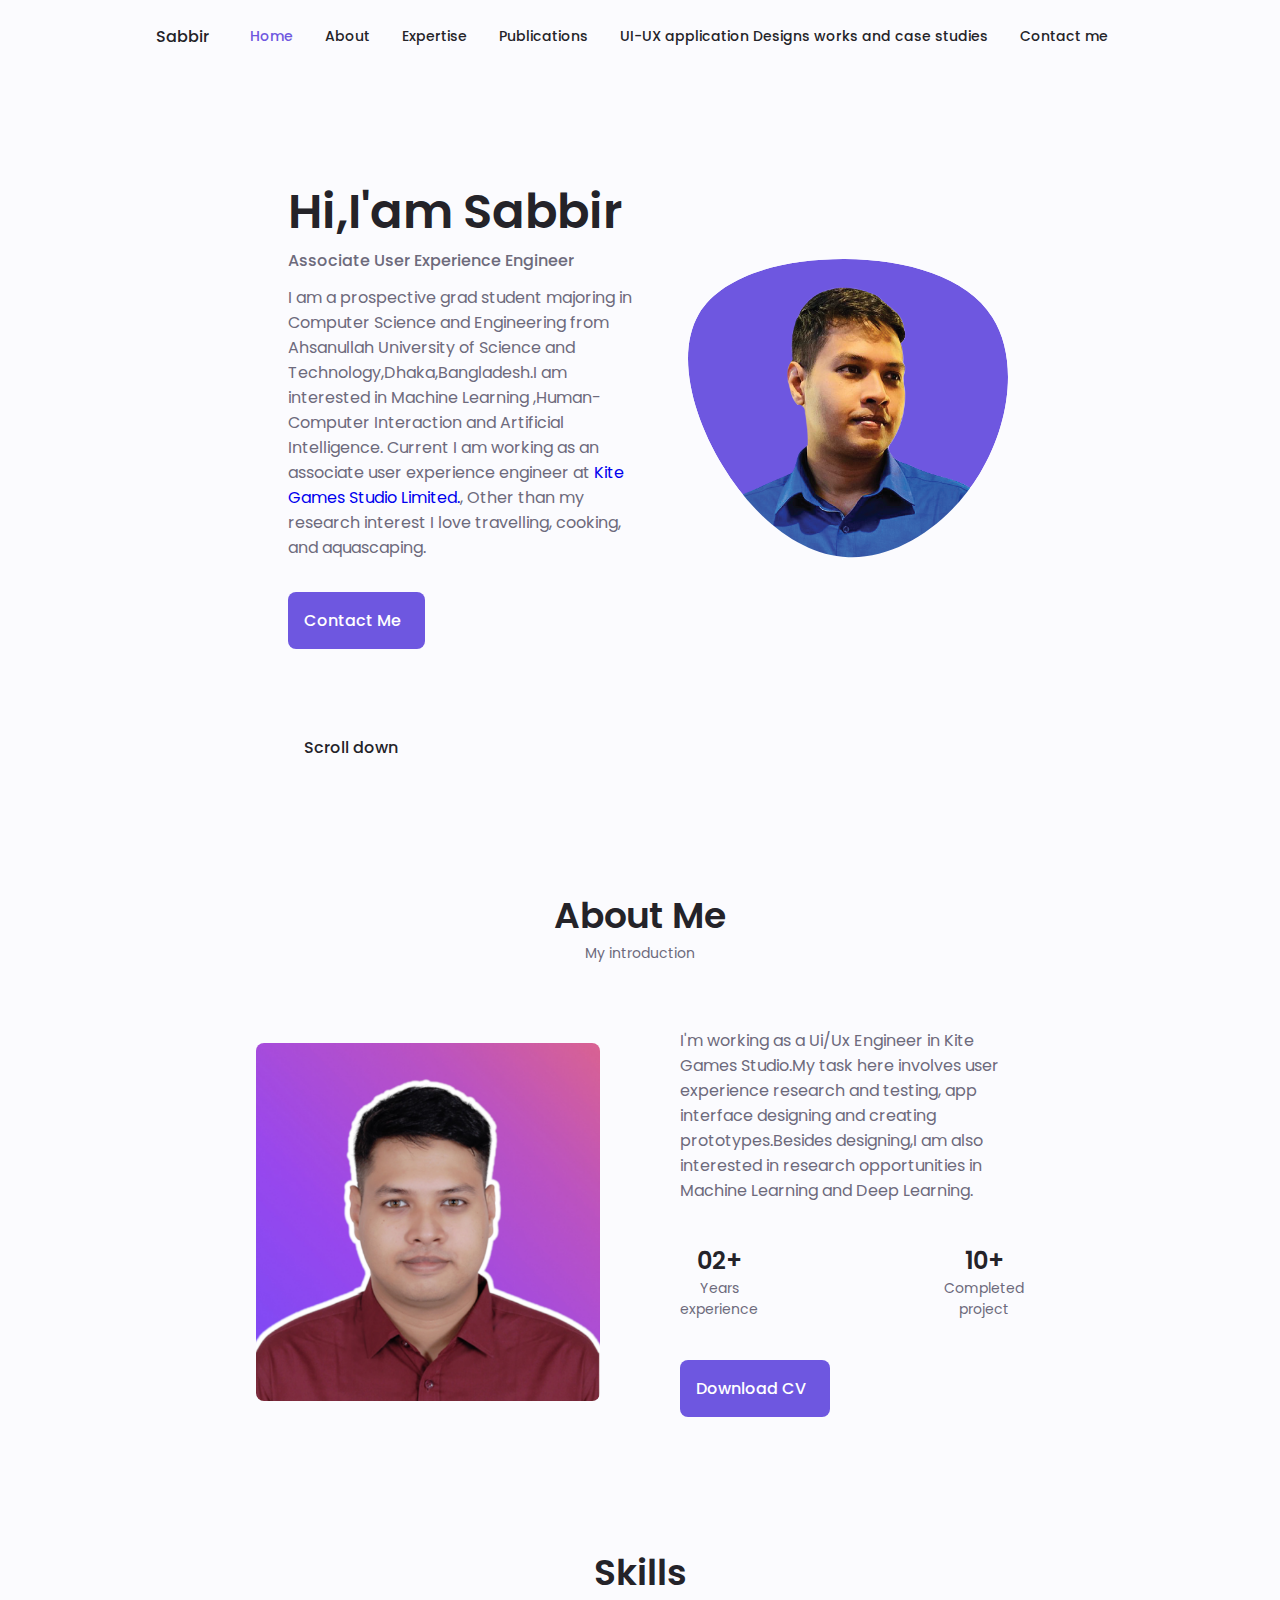
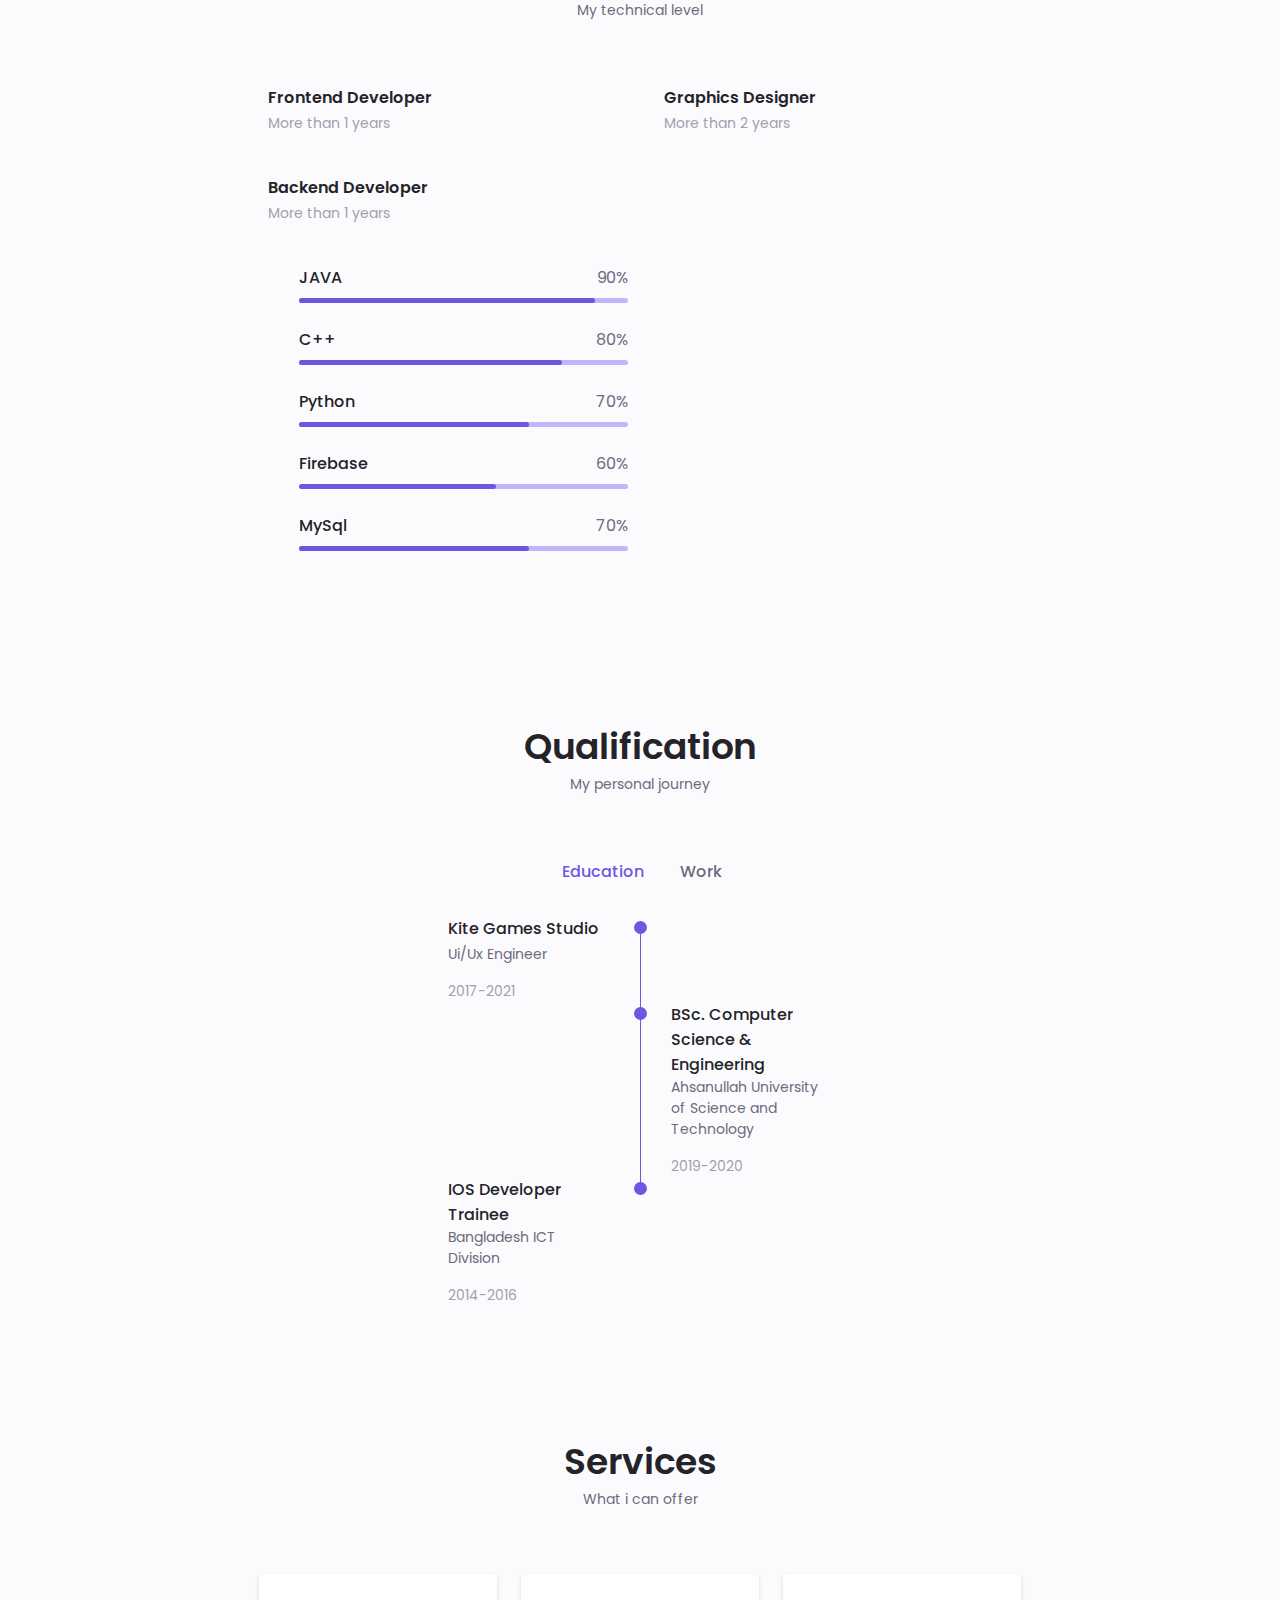
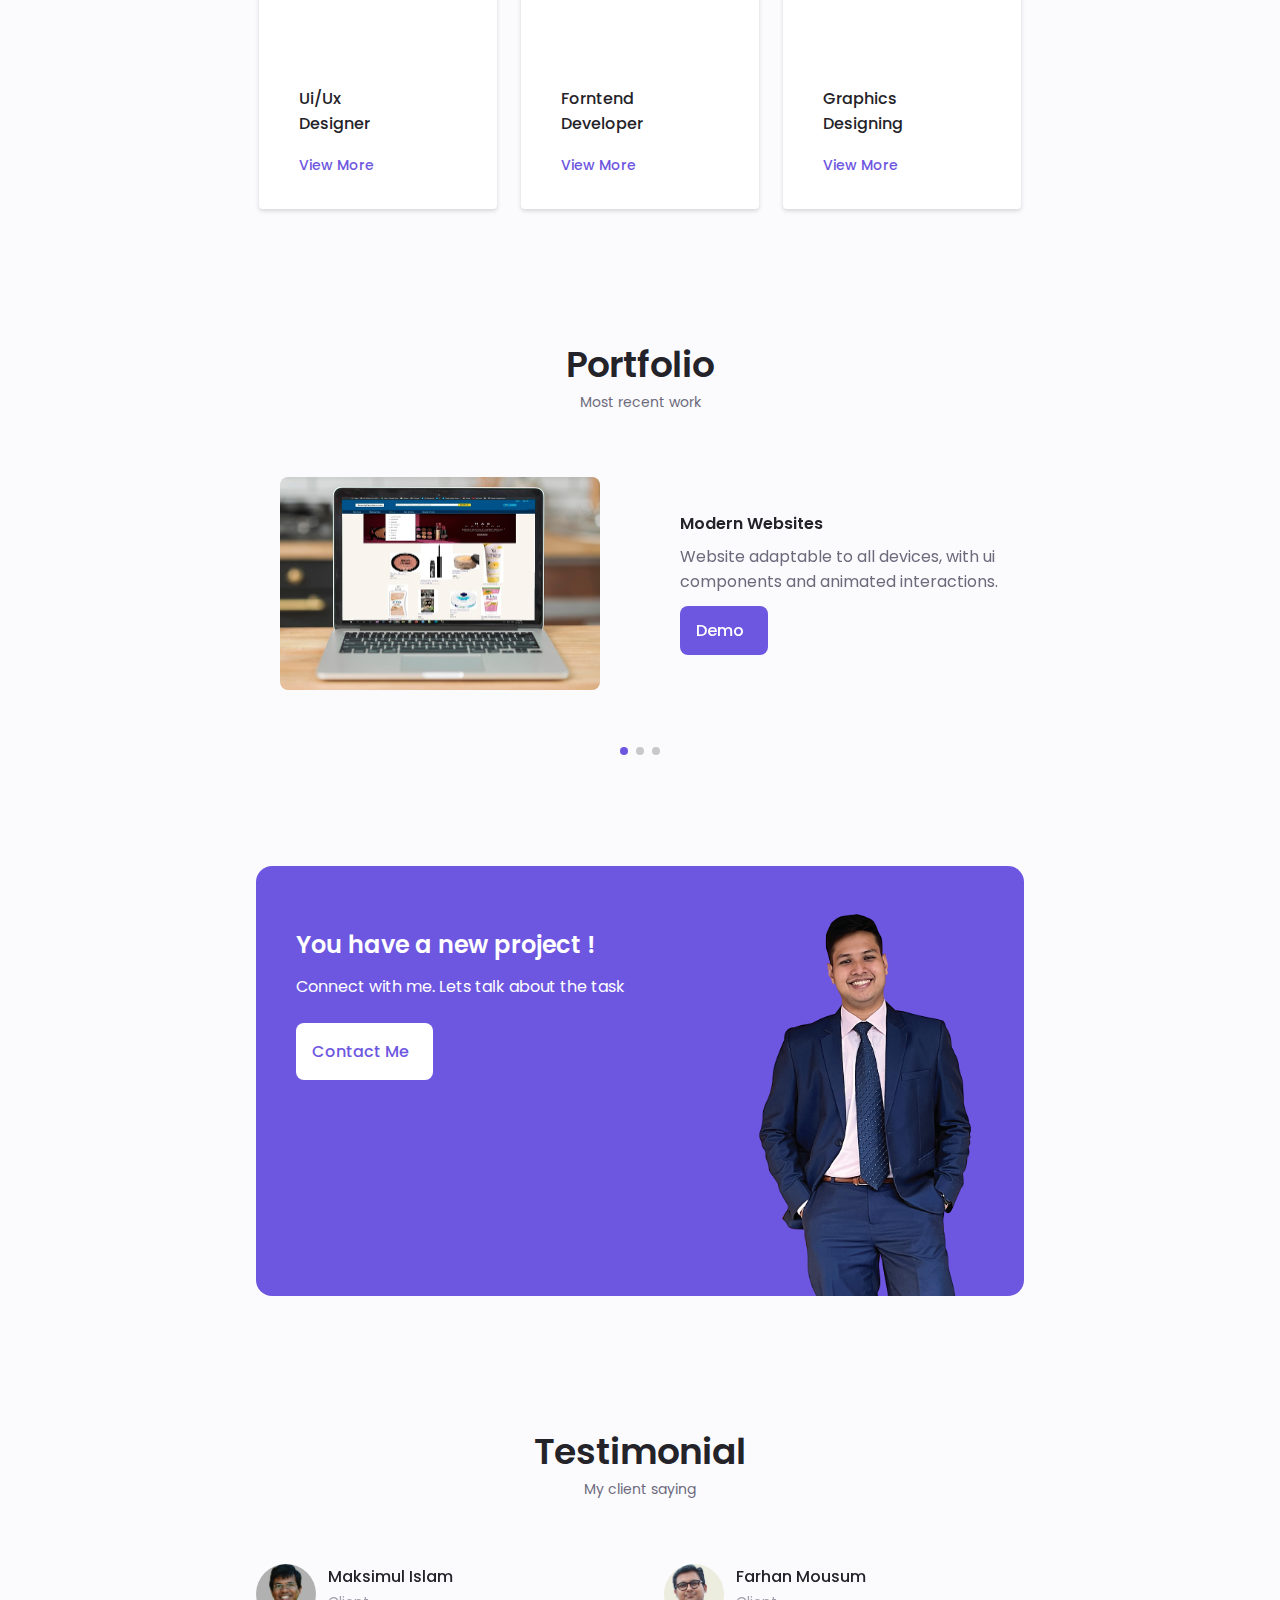
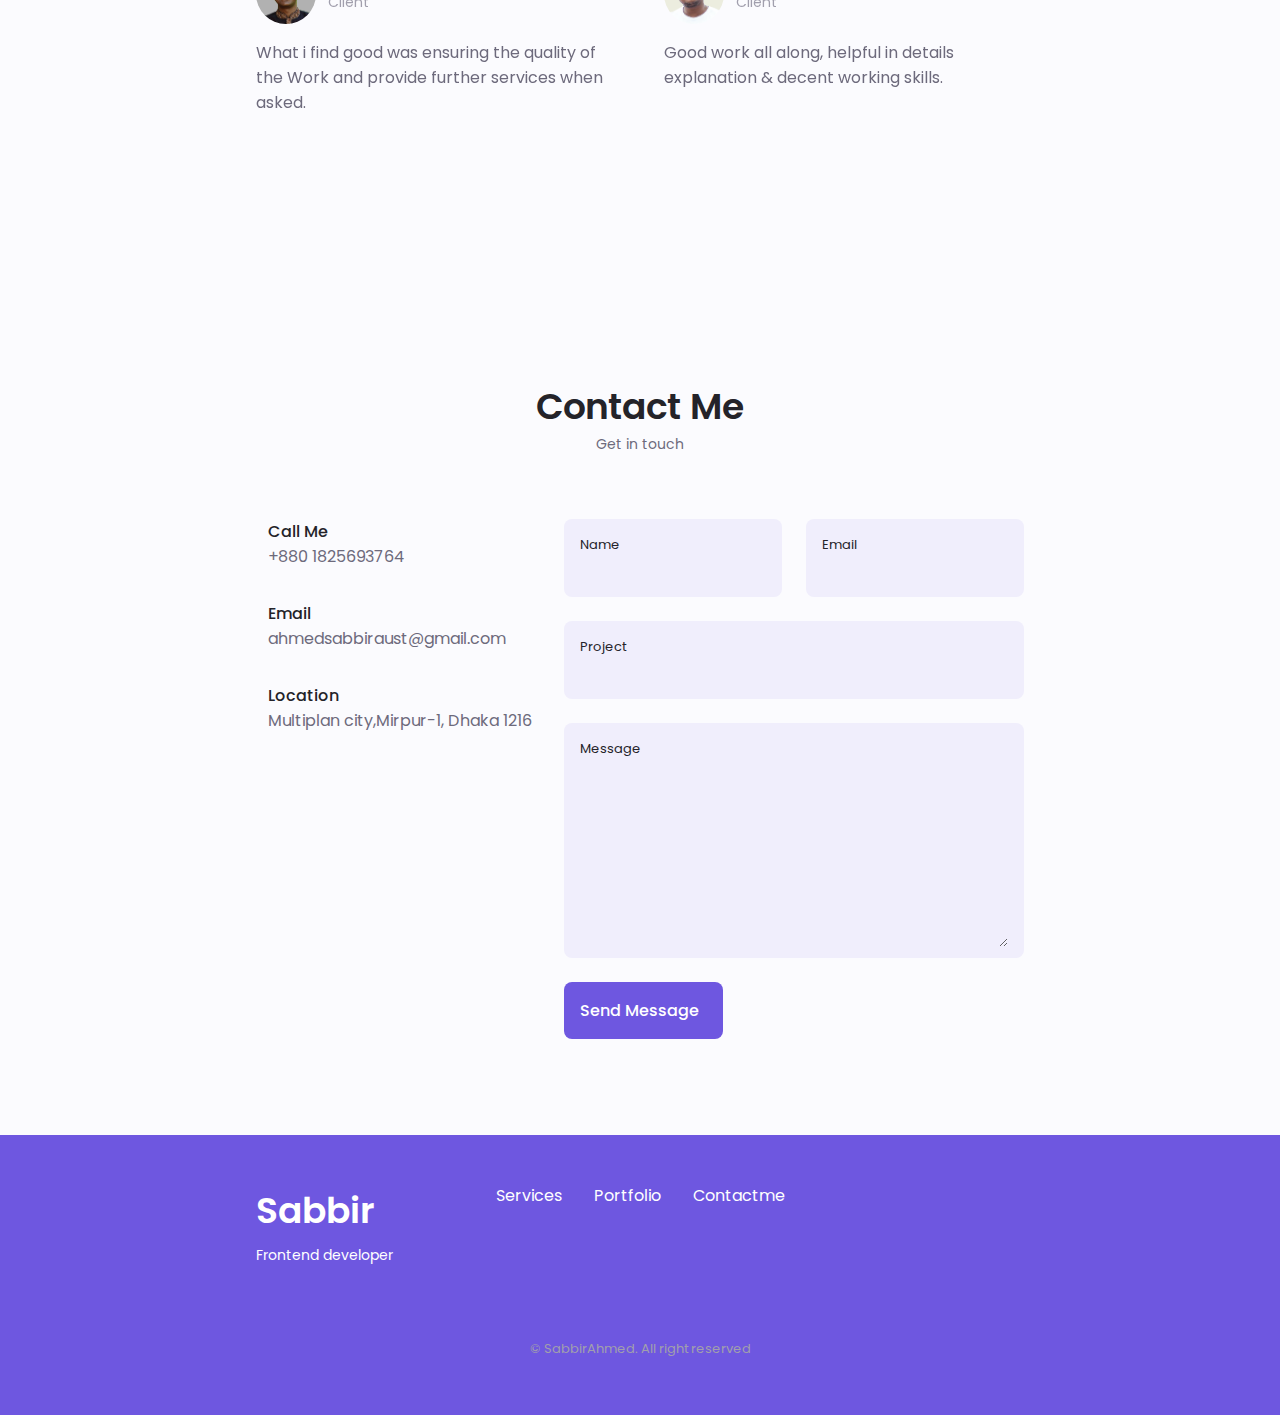
==== commit c696c04f: "Update index.html" ====
--- a/index.html
+++ b/index.html
@@ -62,7 +62,7 @@
                         </li>
                         <li class="nav__item">
                             <a href="#portfolio" class="nav__link">
-                                <i class="uil uil-scenery nav__icon"></i> UI-UX Case Study and 
+                                <i class="uil uil-scenery nav__icon"></i> UI-UX application Designs works and case studies
                             </a>
                         </li>
                         <li class="nav__item">
@@ -123,8 +123,8 @@
                         </div>
                         <div class="home__data">
                             <h1 class="home__tittle">Hi,I'am Sabbir</h1>
-                            <h3 class="home__subtitle">Computer Science Engineer</h3>
-                            <p class="home__description">I am interested in graphics,web,UI/UX design,deep learning and development knowledge, producing quality work.</p>
+                            <h3 class="home__subtitle">Associate User Experience Engineer</h3>
+                            <p class="home__description">I am a prospective grad student majoring in Computer Science and Engineering from Ahsanullah University of Science and Technology,Dhaka,Bangladesh.I am interested in Machine Learning ,Human-Computer Interaction and Artificial Intelligence. Current I am working as an associate user experience engineer at <a href="https://www.kitegamesstudio.com/" target="_blank"> Kite Games Studio Limited.</a>, Other than my research interest I love travelling, cooking, and aquascaping.</p>
                             <a href="#contact" class="button button--flex">
                                 Contact Me <i class="uil uil-message button__icon"></i>
                             </a>
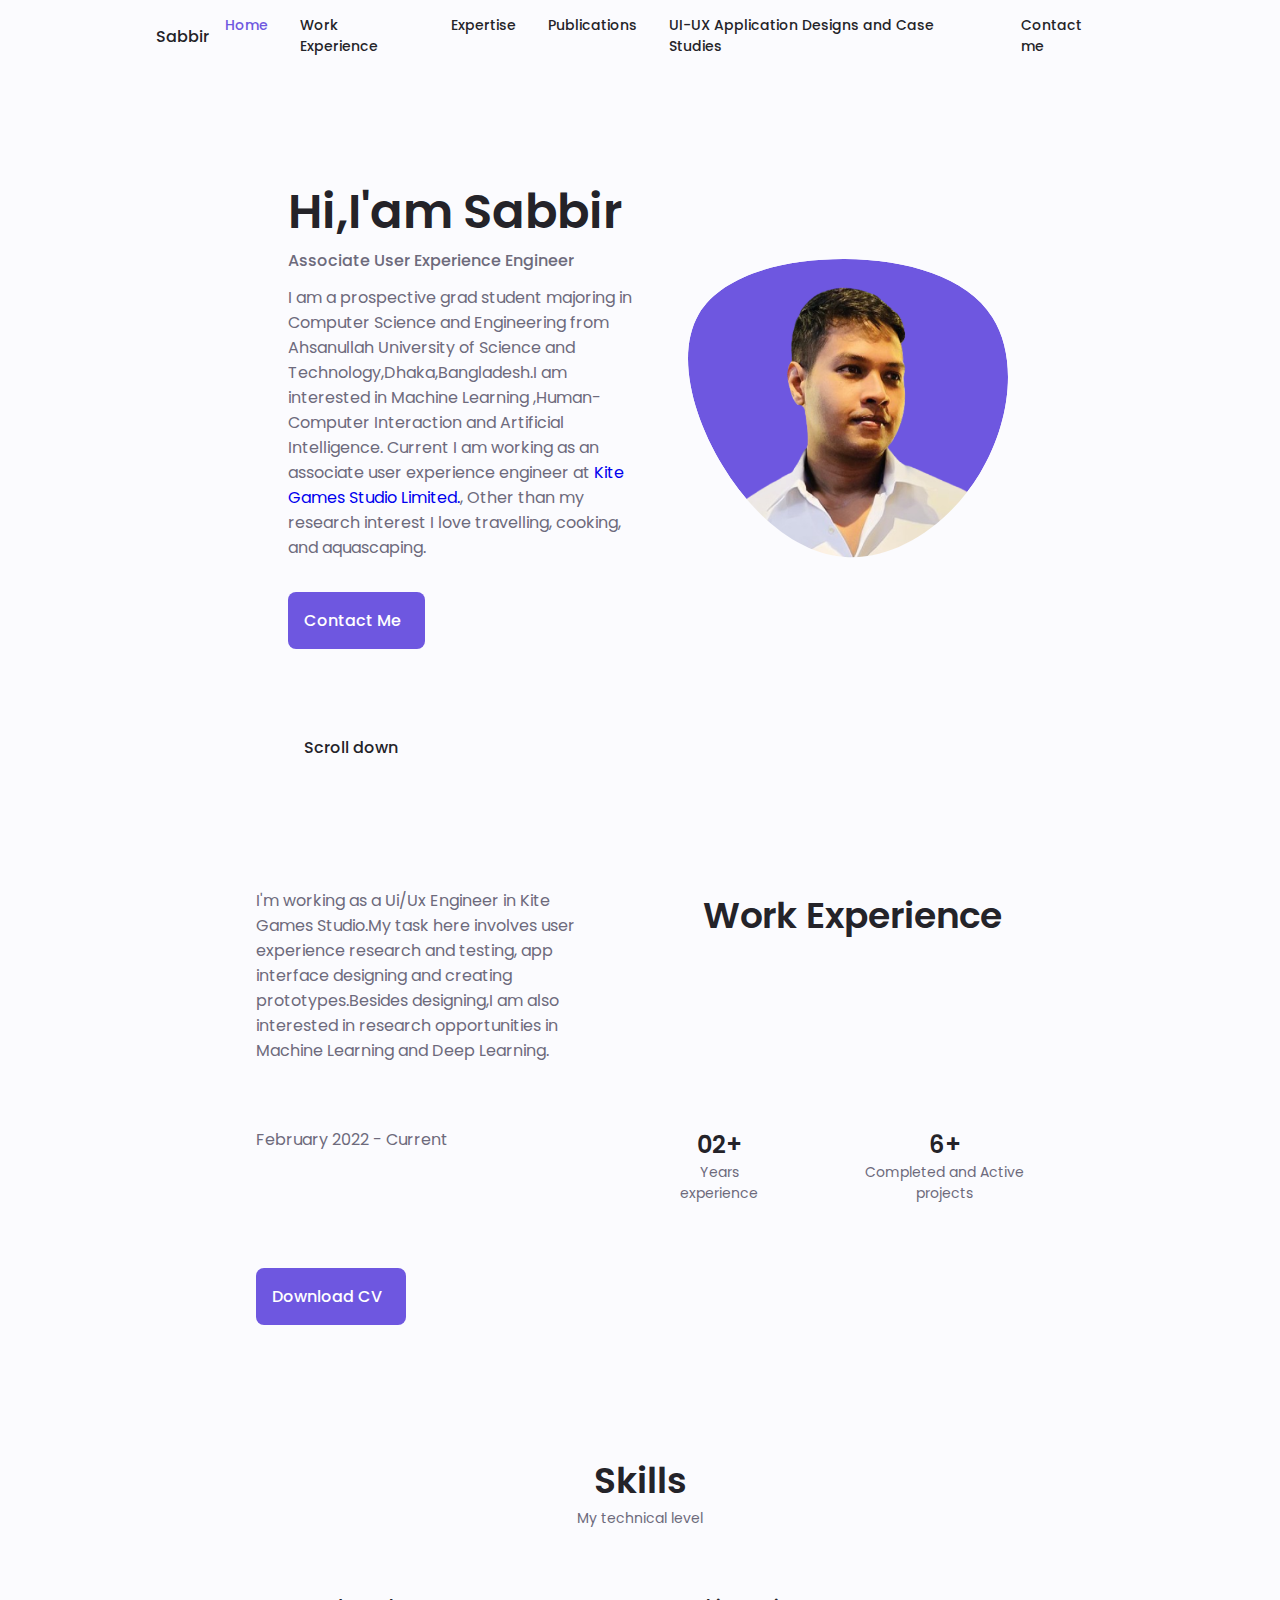
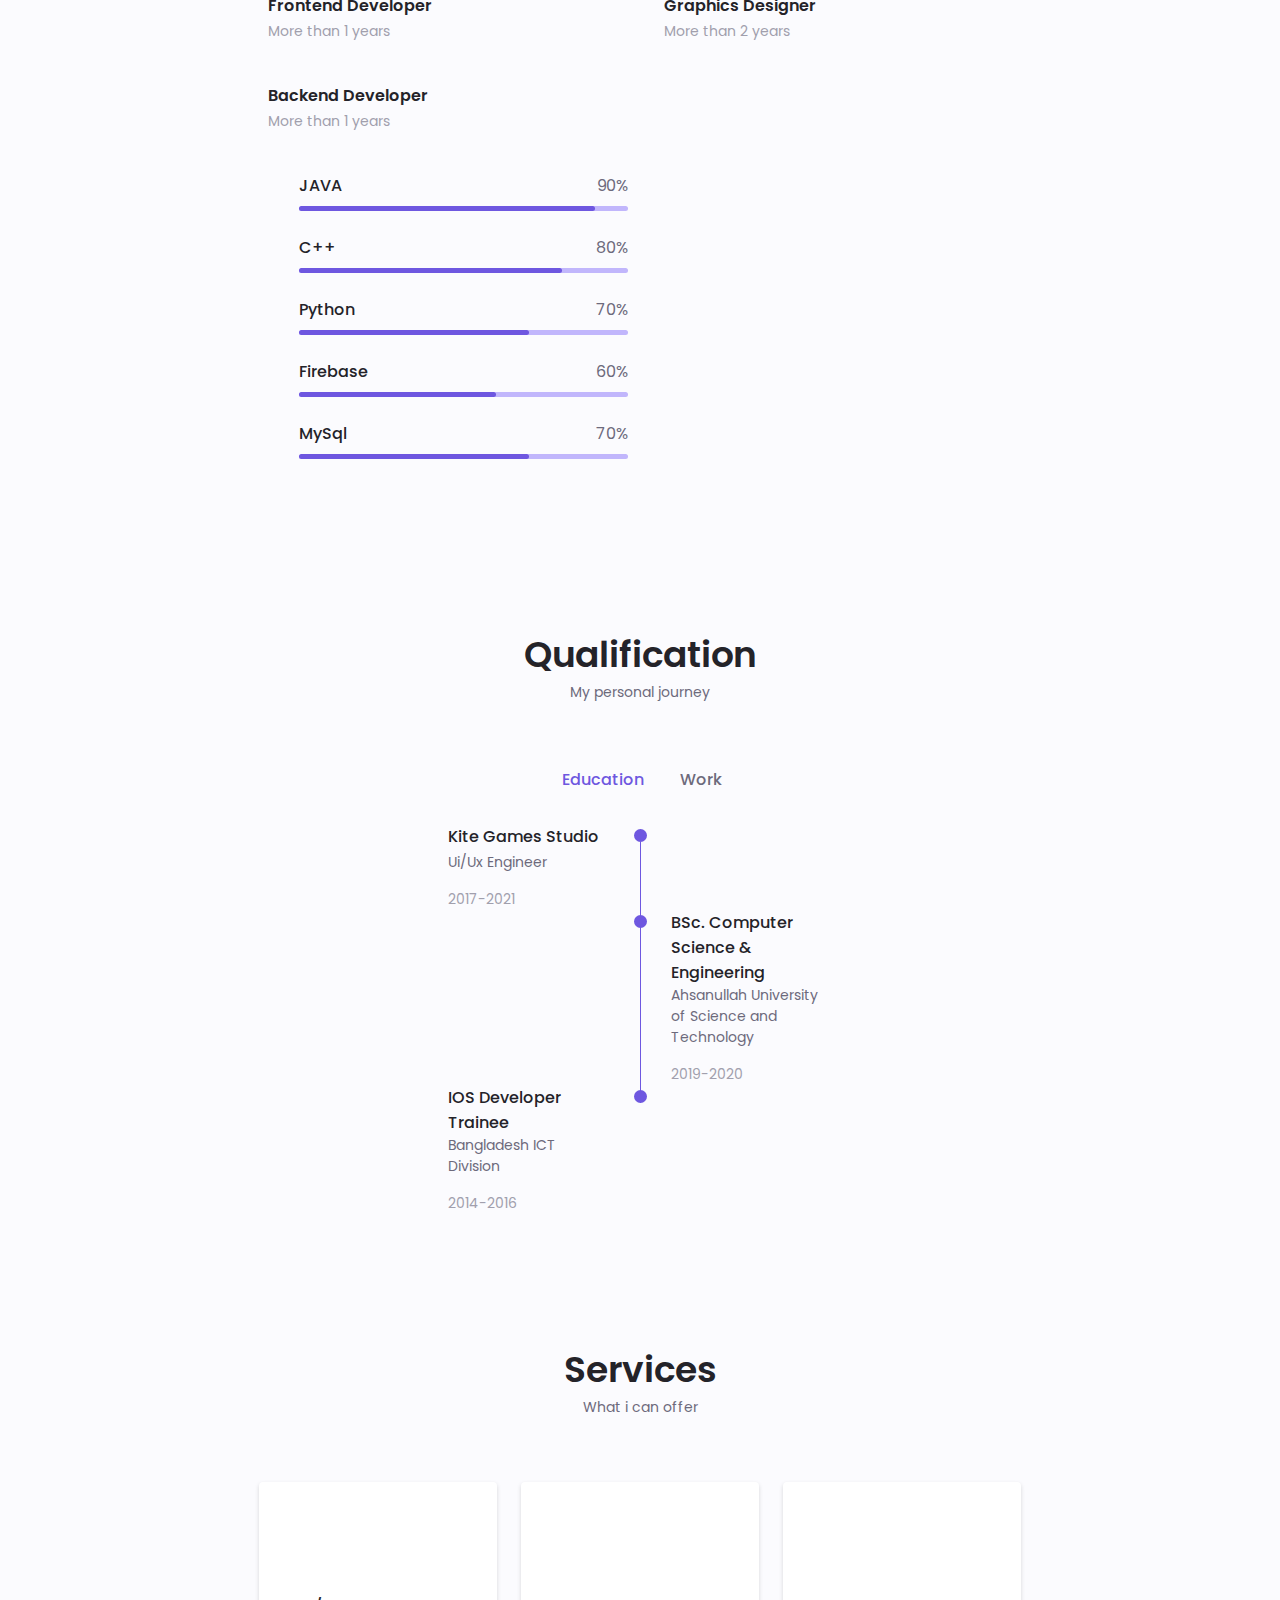
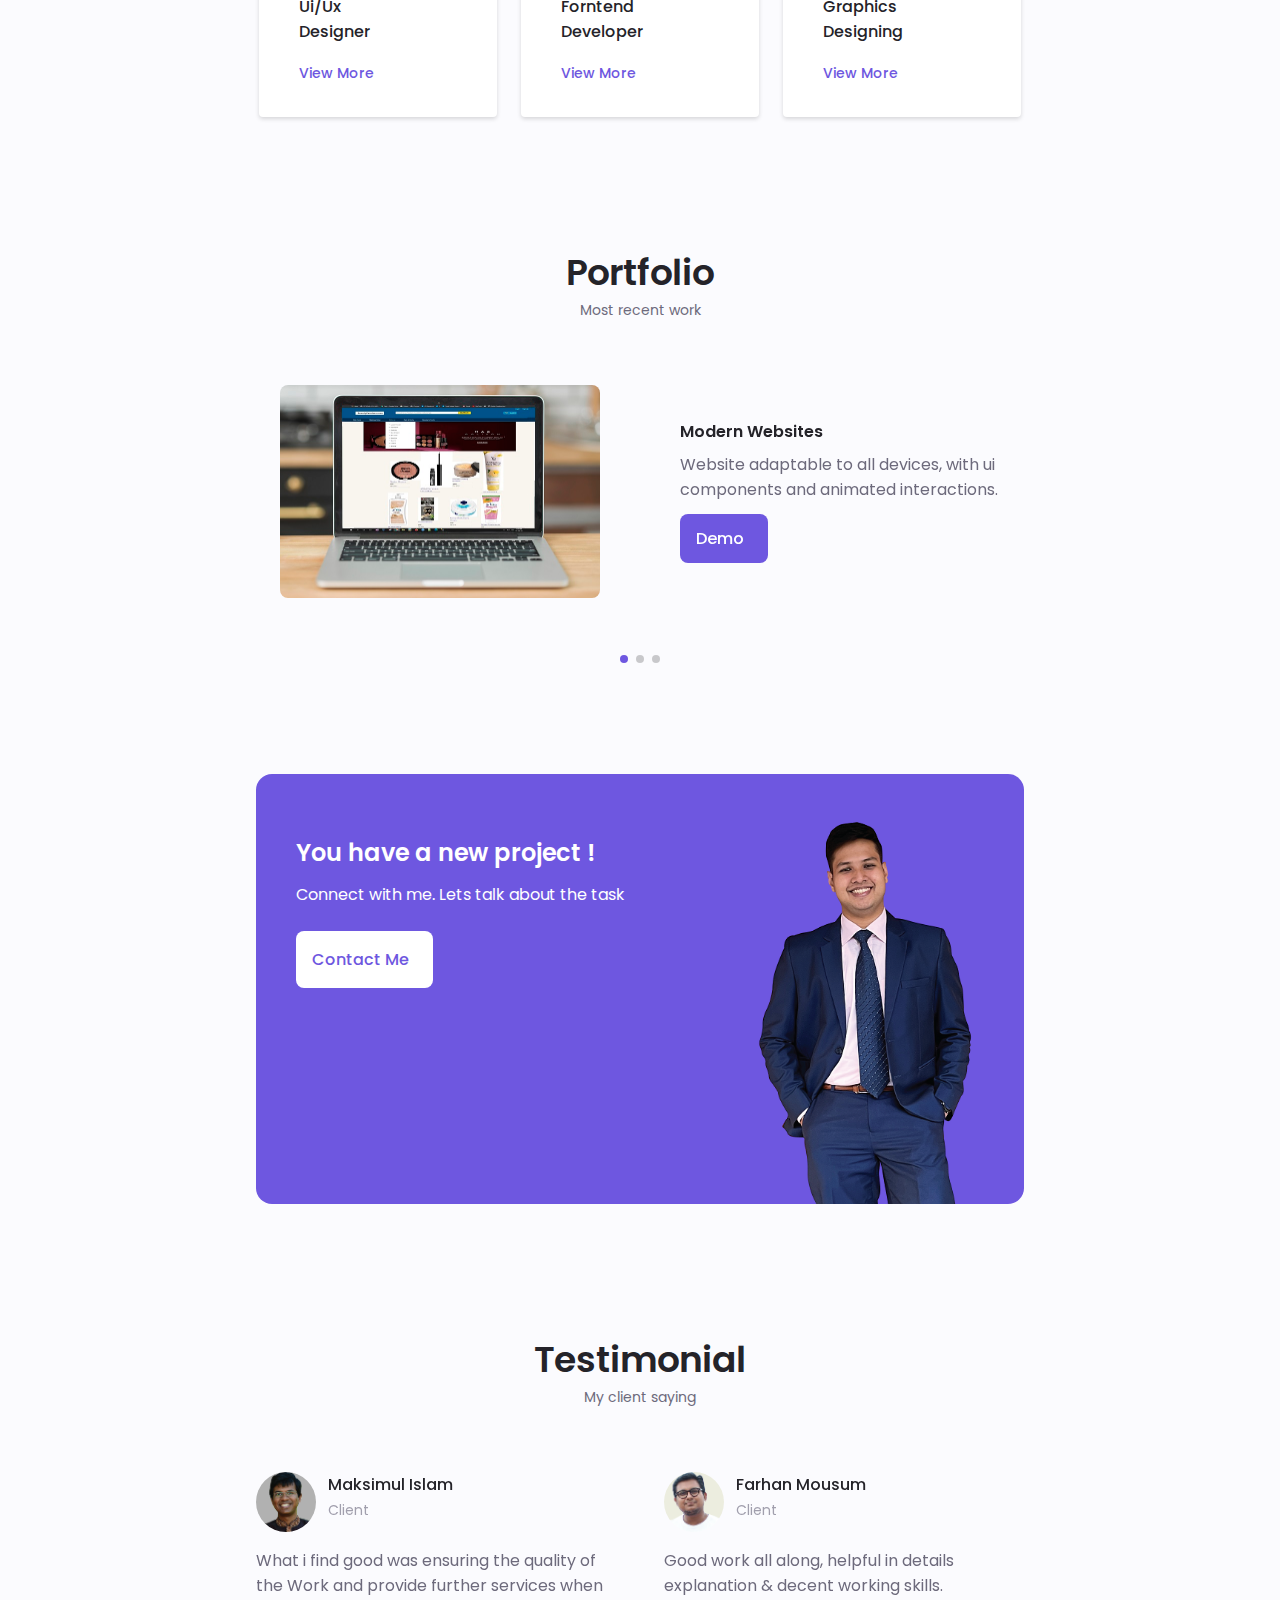
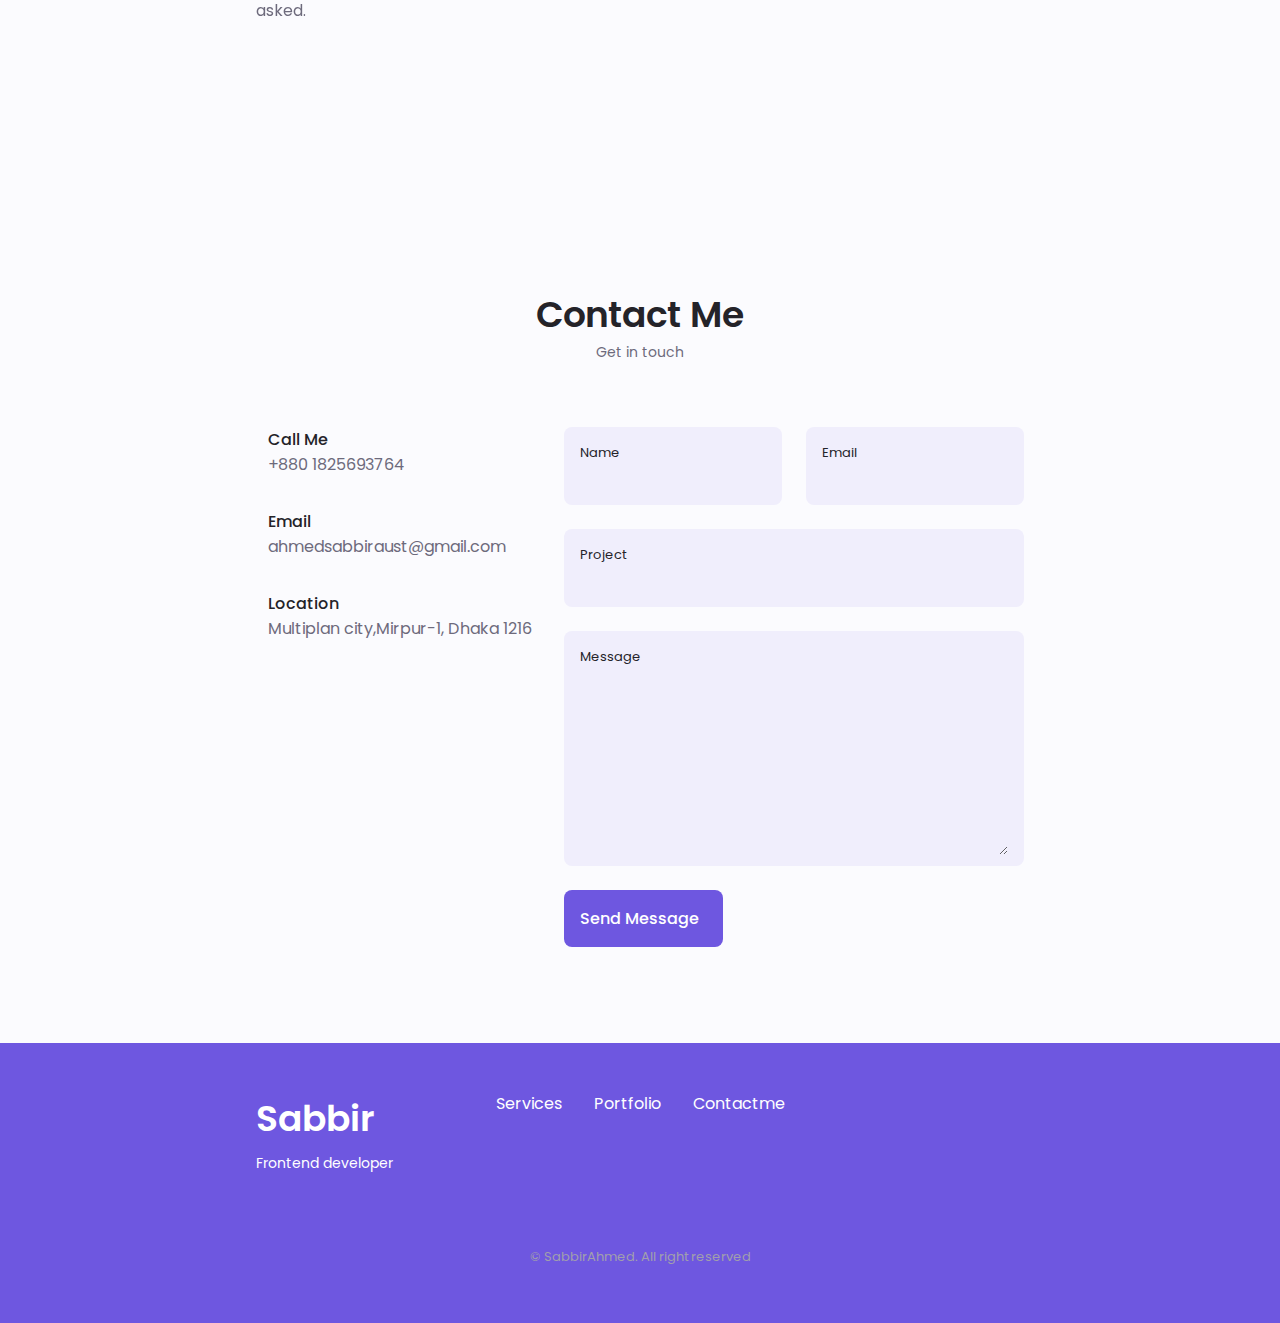
==== commit 2c37e315: "Update index.html" ====
--- a/index.html
+++ b/index.html
@@ -47,7 +47,7 @@
                         </li>
                         <li class="nav__item">
                             <a href="#about" class="nav__link">
-                                <i class="uil uil-user nav__icon"></i> About
+                                <i class="uil uil-user nav__icon"></i> Work Experience
                             </a>
                         </li>
                         <li class="nav__item">
@@ -62,7 +62,7 @@
                         </li>
                         <li class="nav__item">
                             <a href="#portfolio" class="nav__link">
-                                <i class="uil uil-scenery nav__icon"></i> UI-UX application Designs works and case studies
+                                <i class="uil uil-scenery nav__icon"></i> UI-UX Application Designs and Case Studies
                             </a>
                         </li>
                         <li class="nav__item">
@@ -117,7 +117,7 @@
                                     165.547 130.807 187.559 100.226 186.353C69.6454 185.297 41.0228 161.023 21.7403 
                                     129.362C2.45775 97.8511 -7.48481 59.1033 6.67581 34.5279C20.9871 10.1032 59.7028 
                                     -0.149132 97.9666 0.00163737C136.23 0.303176 174.193 10.857 190.312 36.4879Z"/>
-                                    <image class="home__blob-img" x='12' y='18' href="assets/img/aa.png"/>
+                                    <image class="home__blob-img" x='12' y='18' href="assets/img/aa2.png"/>
                                 </g>
                             </svg>
                         </div>
@@ -143,23 +143,20 @@
 
             <!--==================== ABOUT ====================-->
             <section class="about section" id="about">
-                <h2 class="section__title">About Me</h2>
-                <span class="section__subtitle">My introduction</span>
-
-                <div class="about__container container grid">
-                    <img src="assets/img/AboutImg2.png" alt="" class="about__img">
+                <div class="about__container container grid"
 
                     <div class="about__data">
                         <p class="about__description">I'm working as a Ui/Ux Engineer in Kite Games Studio.My task here involves user experience research and testing, app interface designing and creating prototypes.Besides designing,I am also interested in research opportunities in Machine Learning and Deep Learning.</p>
-                    
+                    <h2 class="section__title">Work Experience</h2>
+                        <span class=""about__description"">February 2022 - Current </span>
                         <div class="about__info">
                             <div>
                                 <span class="about__info-title">02+</span>
                                 <span class="about__info-name">Years <br> experience</span>
                             </div>
                             <div>
-                                <span class="about__info-title">10+</span>
-                                <span class="about__info-name">Completed <br> project</span>
+                                <span class="about__info-title">6+</span>
+                                <span class="about__info-name">Completed and Active <br> projects</span>
                             </div>
                             
                         </div>
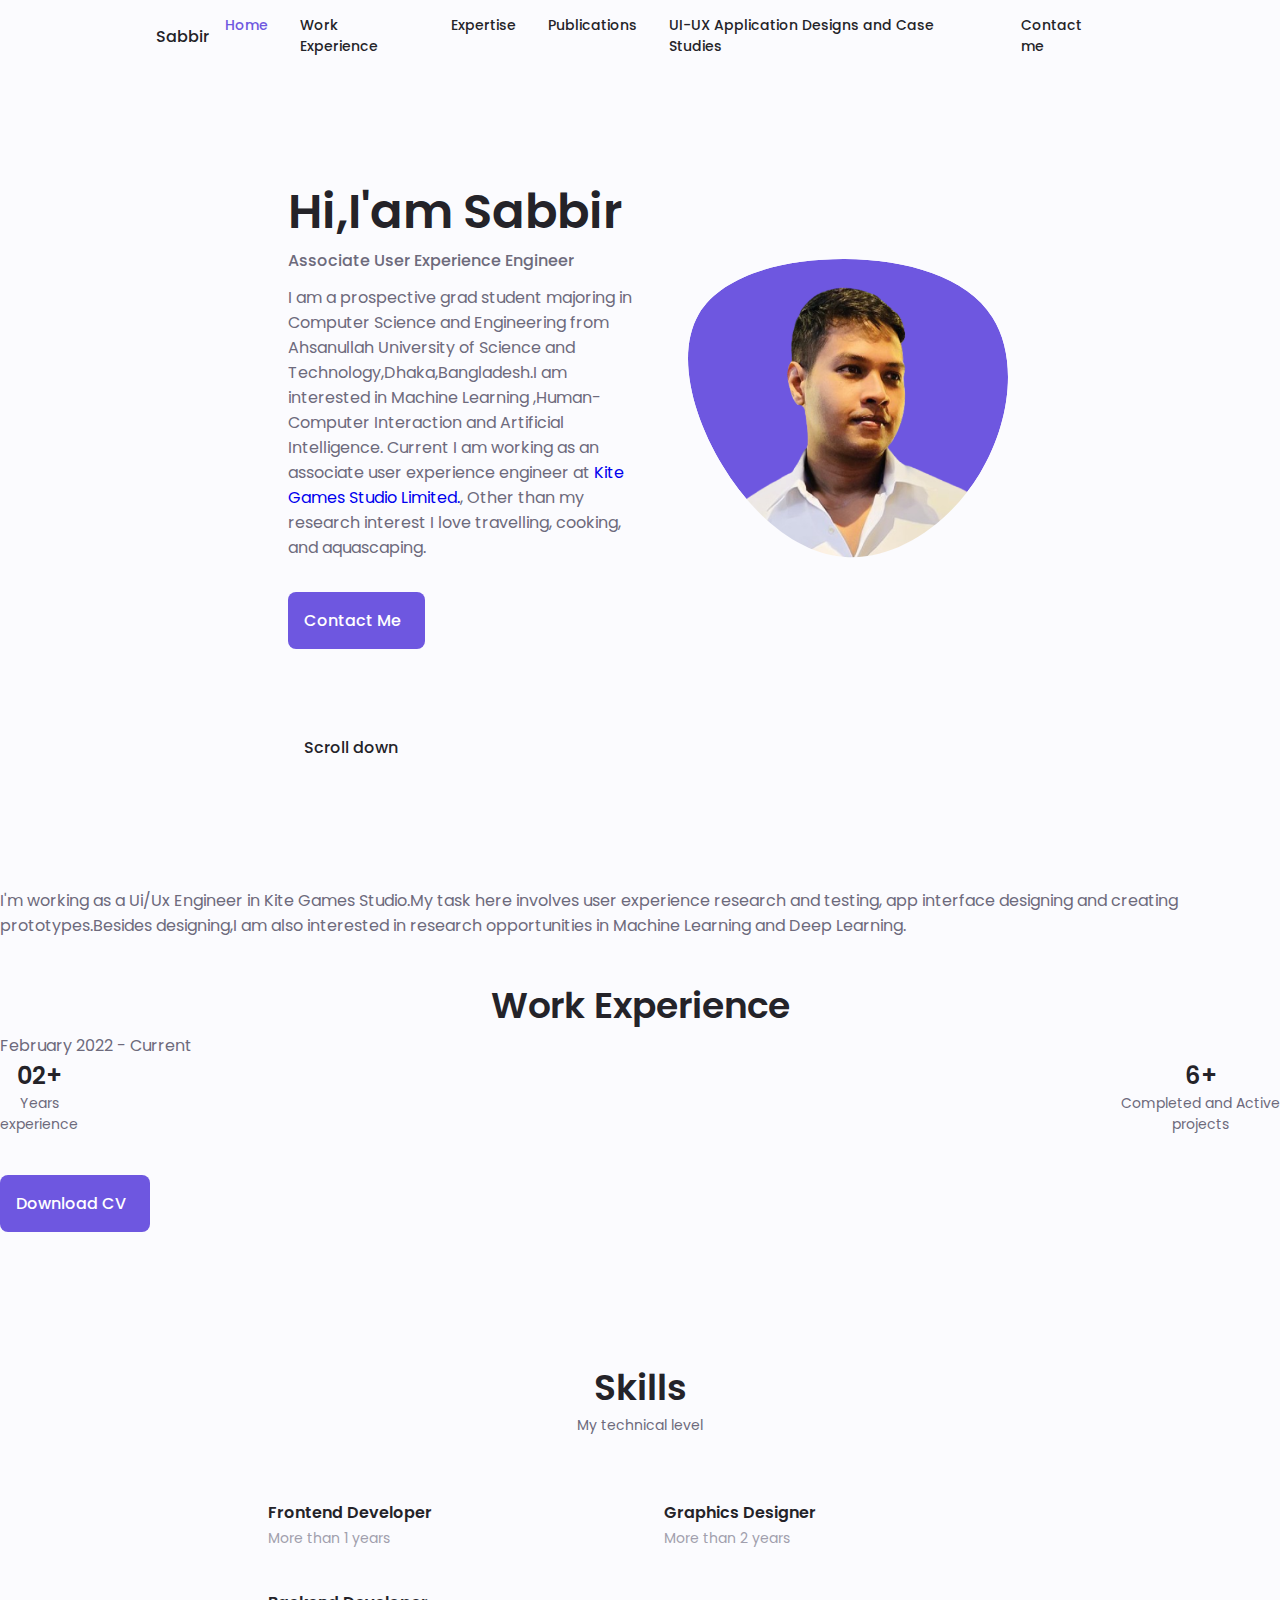
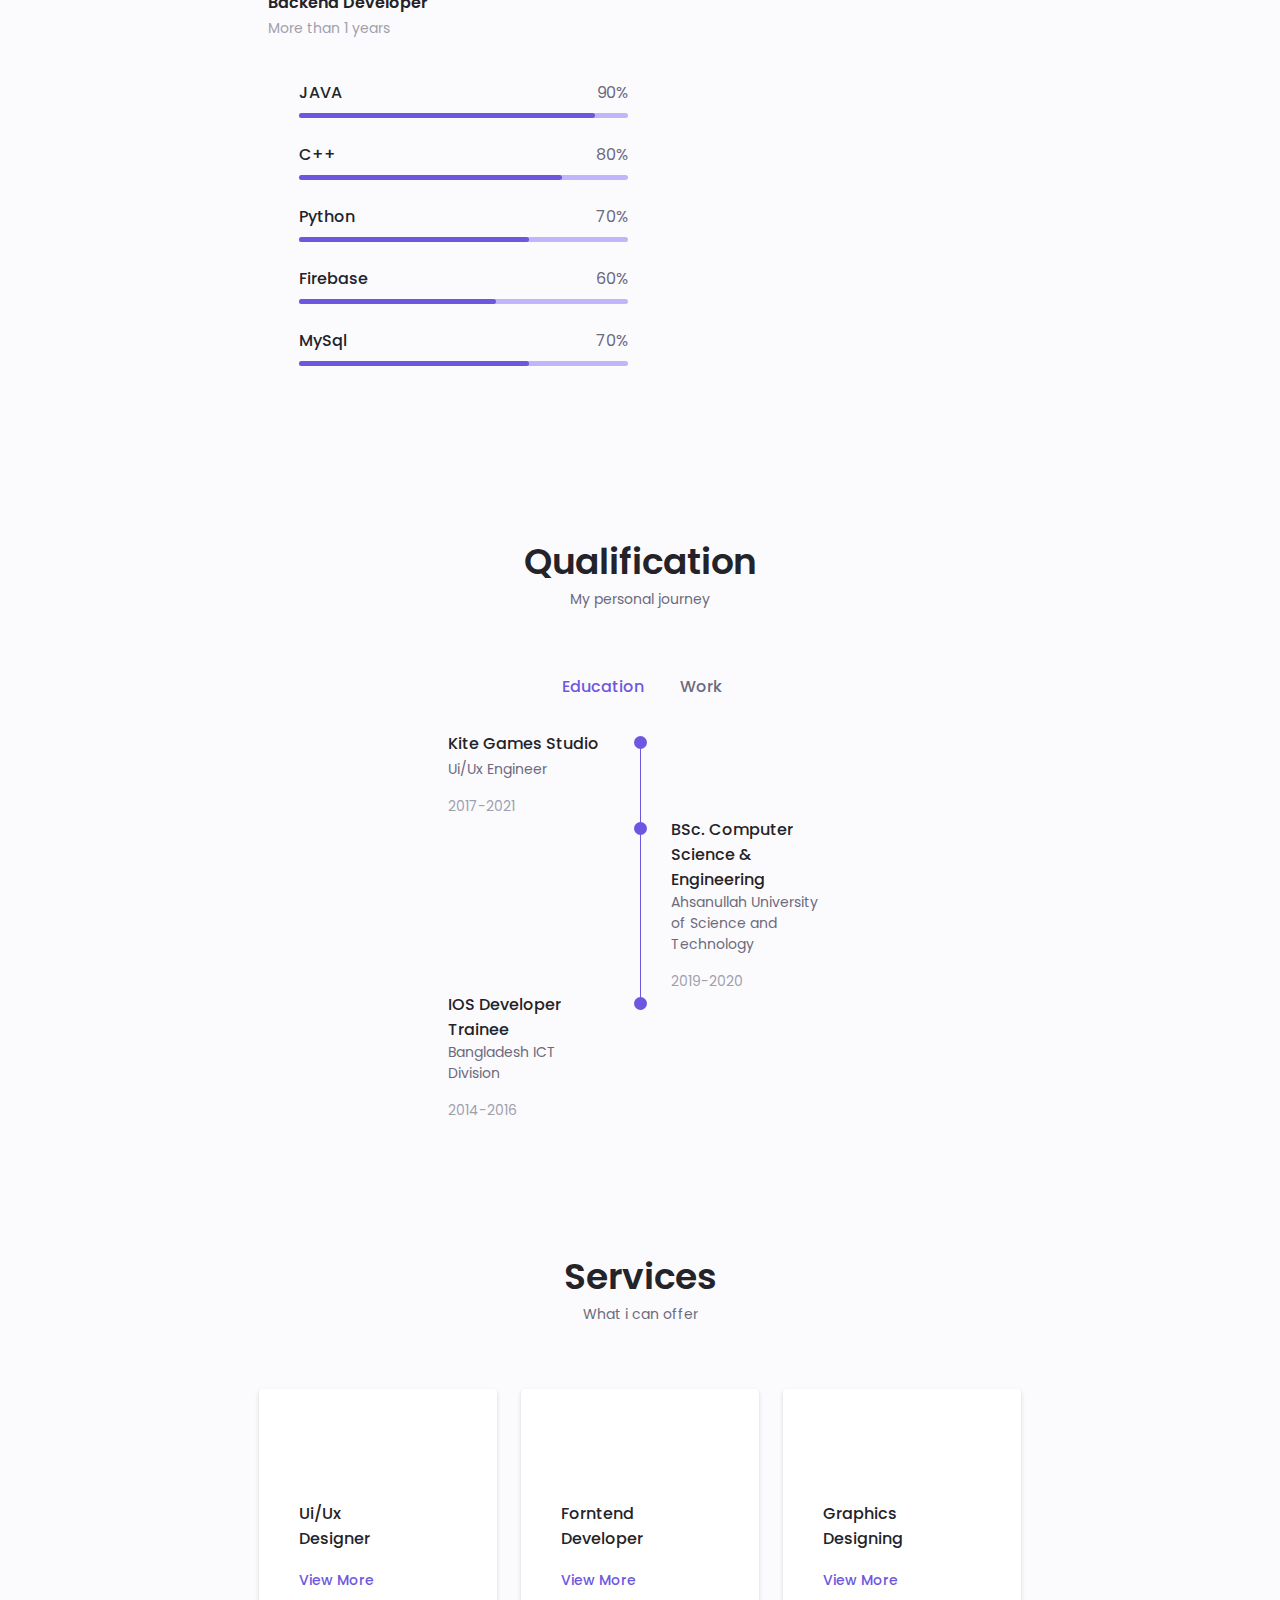
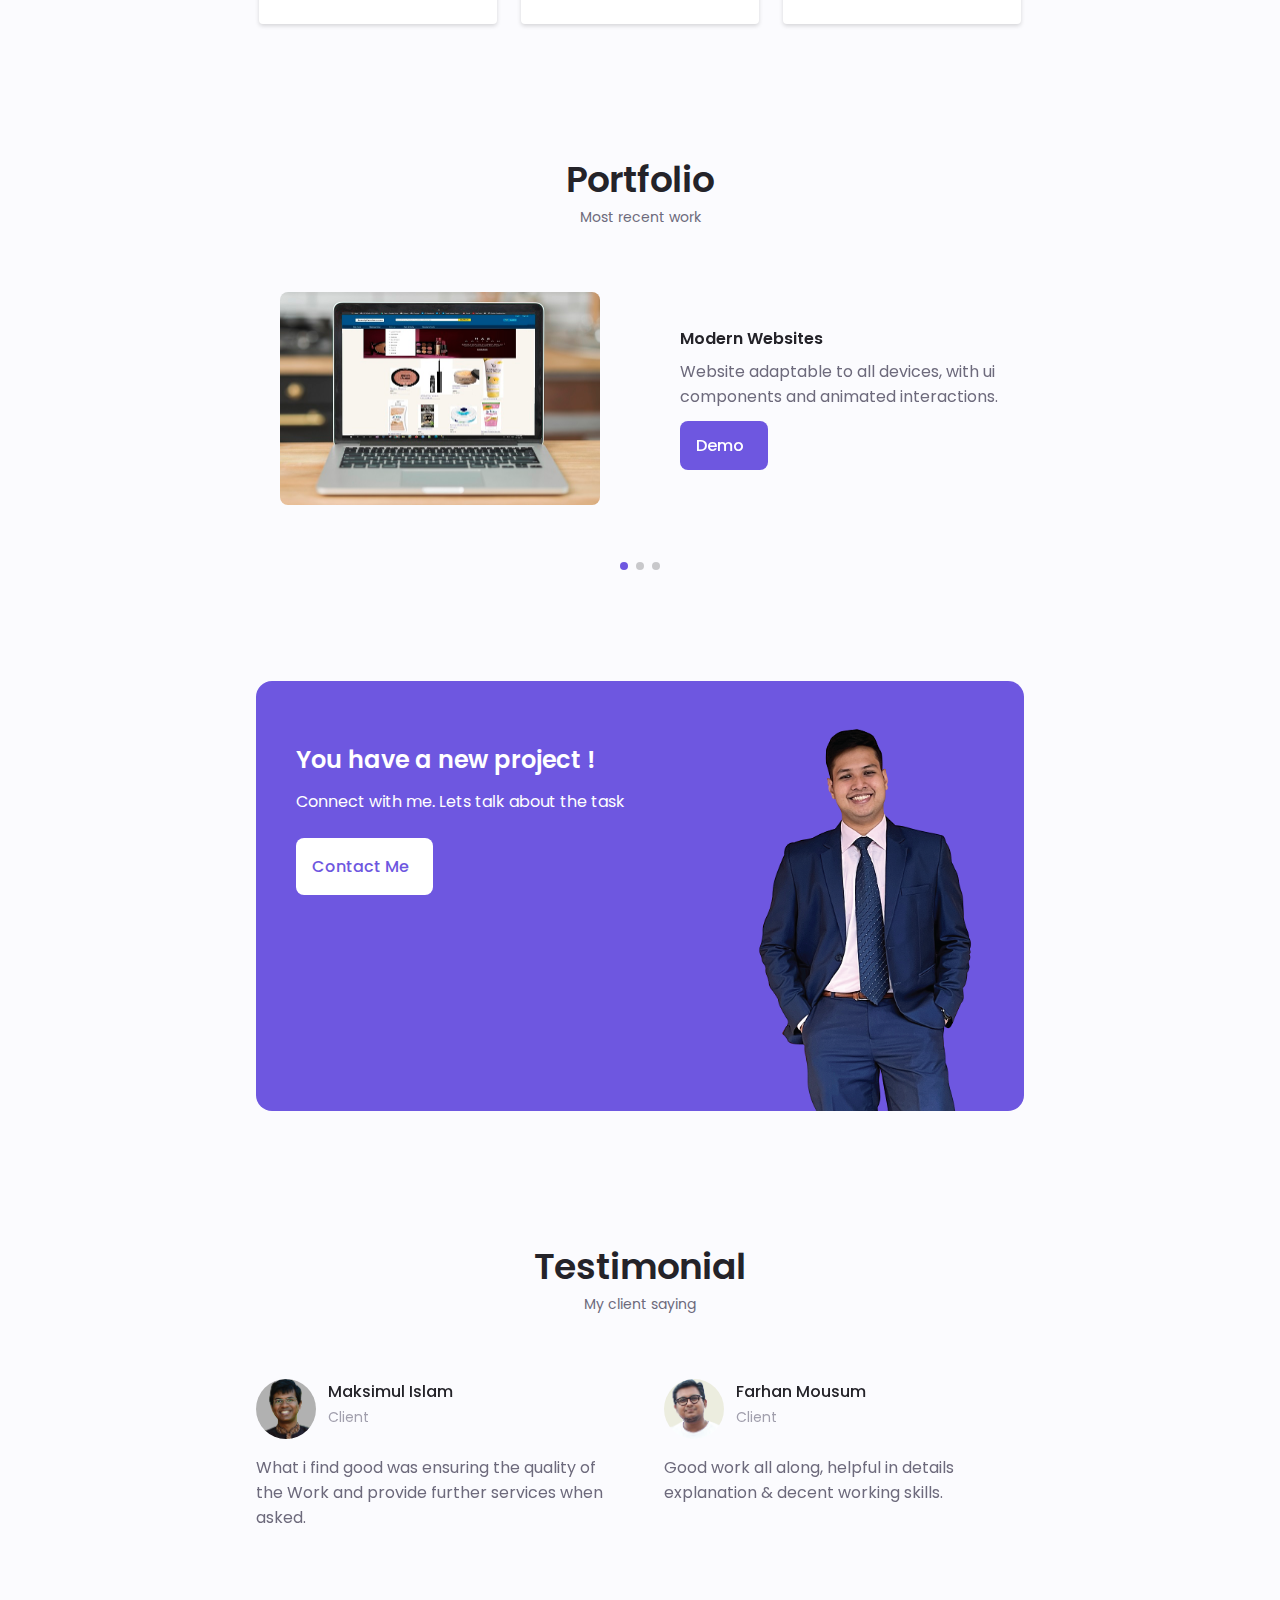
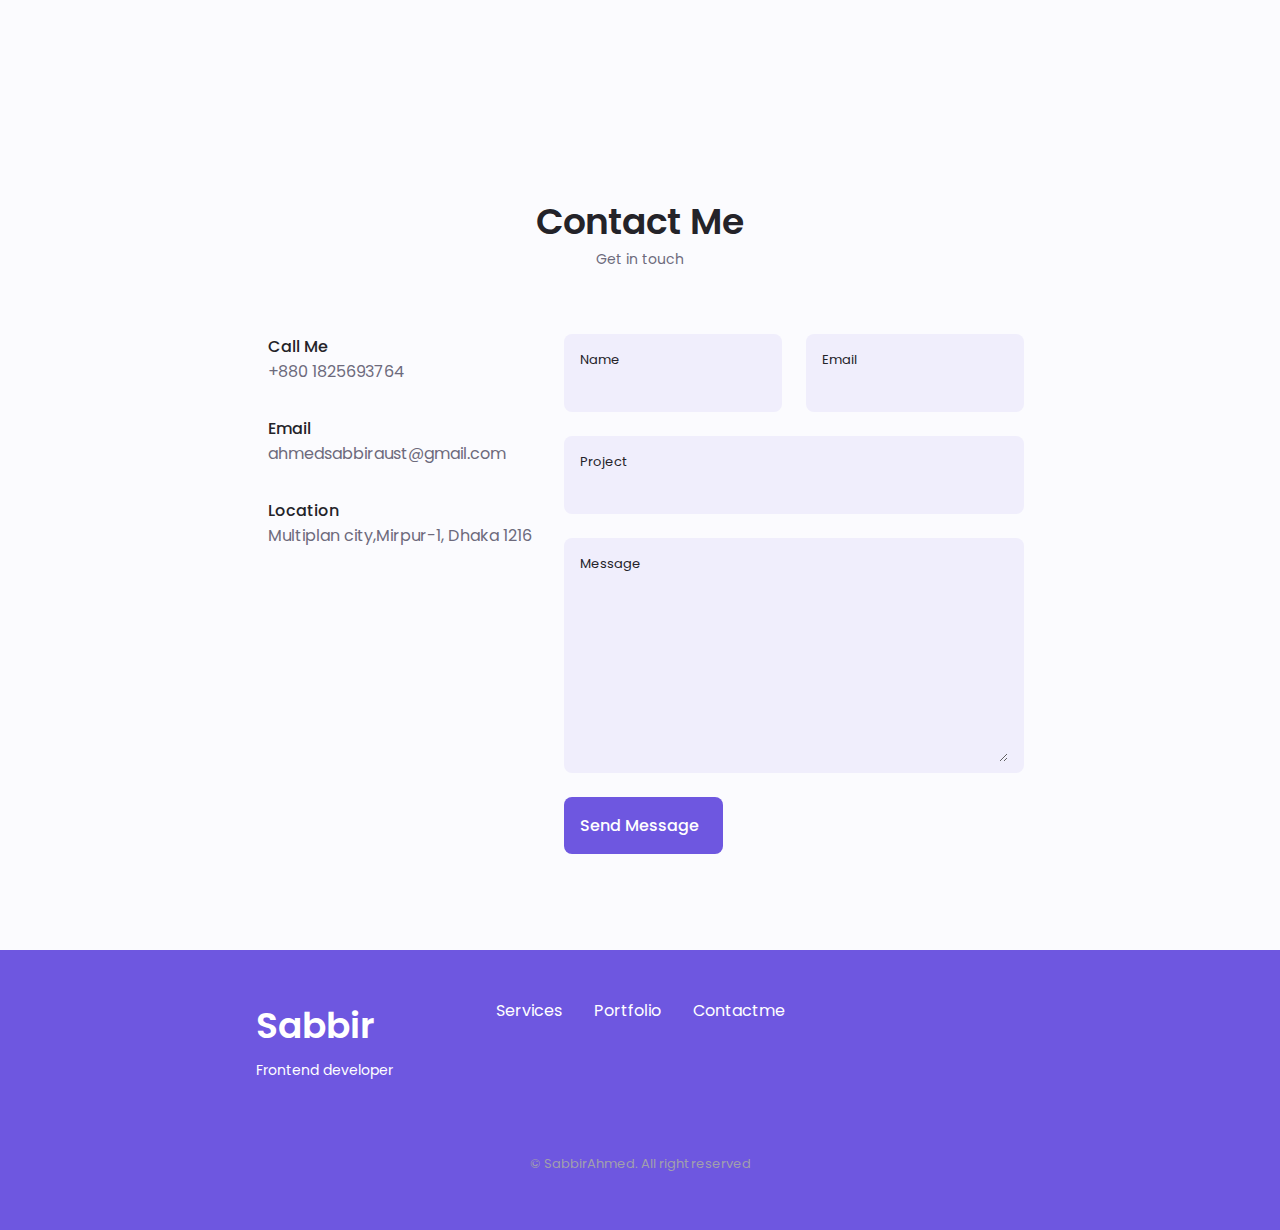
==== commit 00357348: "Update index.html" ====
--- a/index.html
+++ b/index.html
@@ -143,7 +143,6 @@
 
             <!--==================== ABOUT ====================-->
             <section class="about section" id="about">
-                <div class="about__container container grid"
 
                     <div class="about__data">
                         <p class="about__description">I'm working as a Ui/Ux Engineer in Kite Games Studio.My task here involves user experience research and testing, app interface designing and creating prototypes.Besides designing,I am also interested in research opportunities in Machine Learning and Deep Learning.</p>
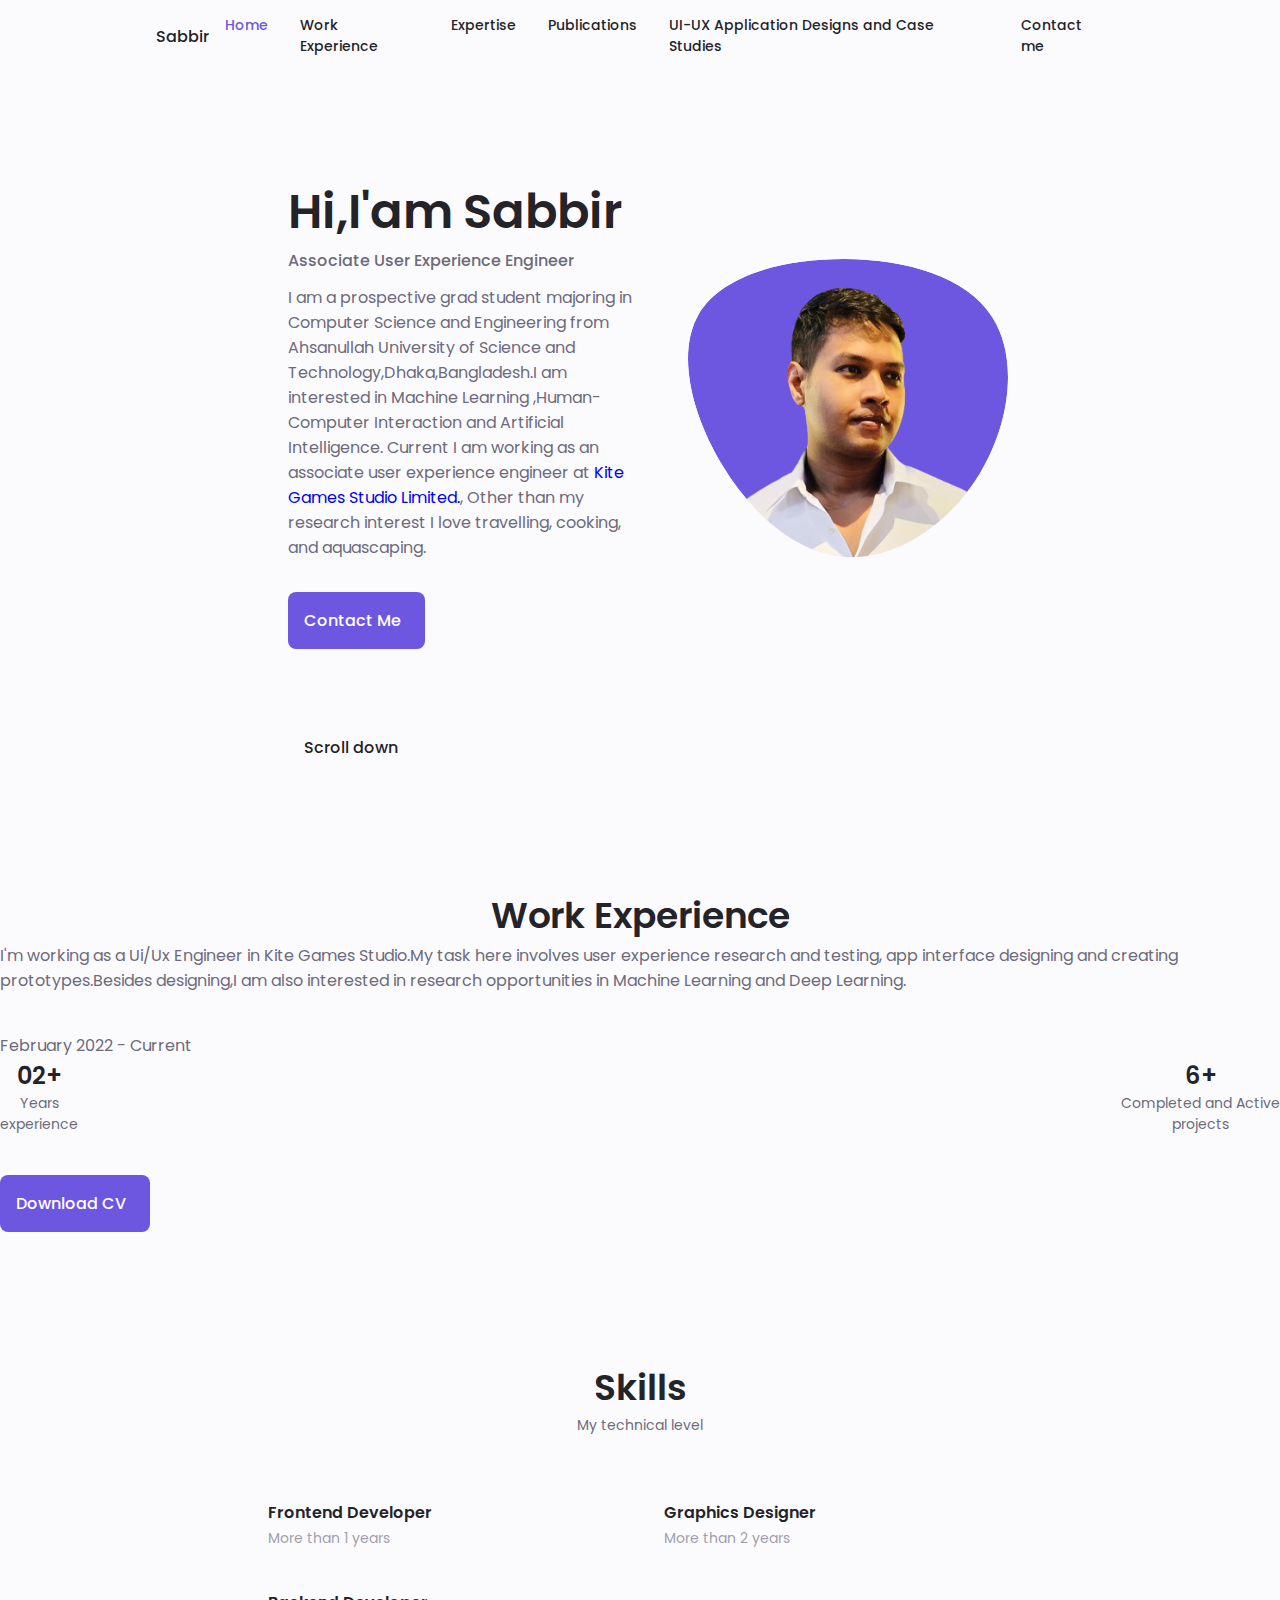
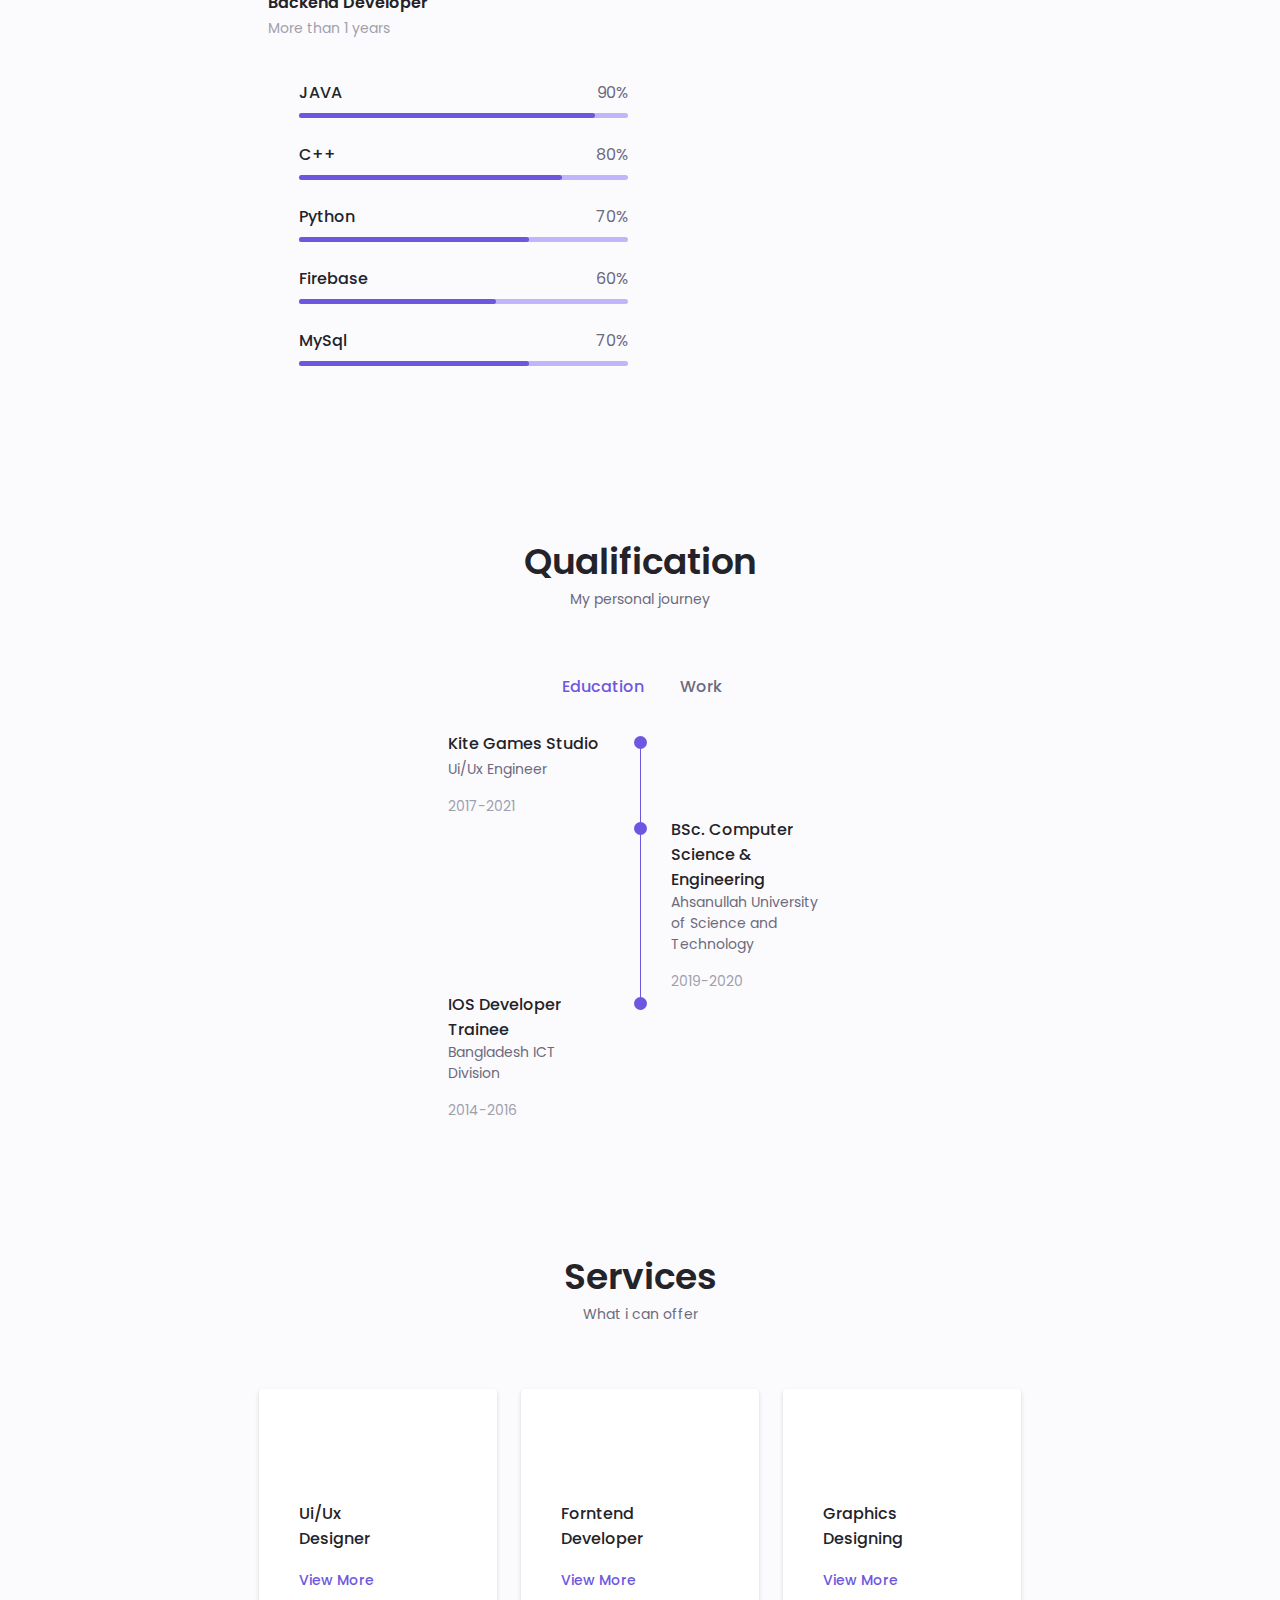
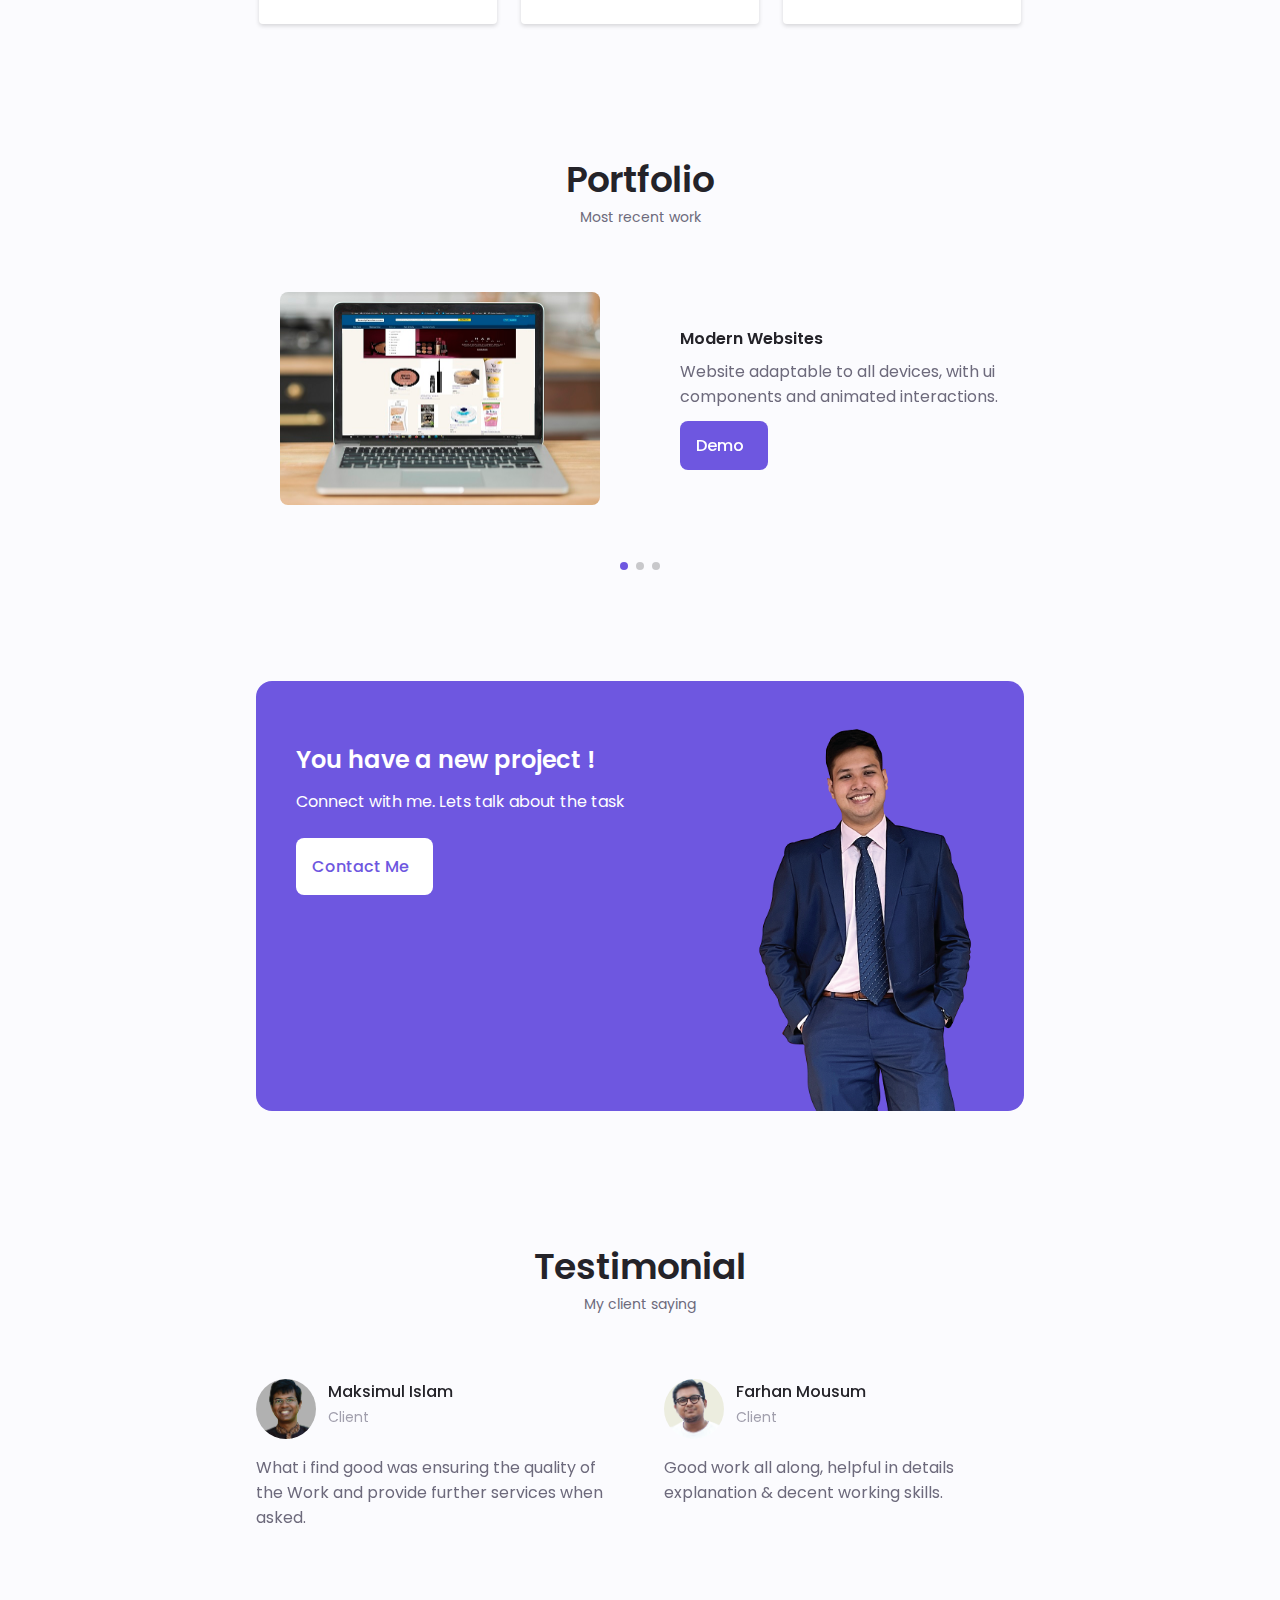
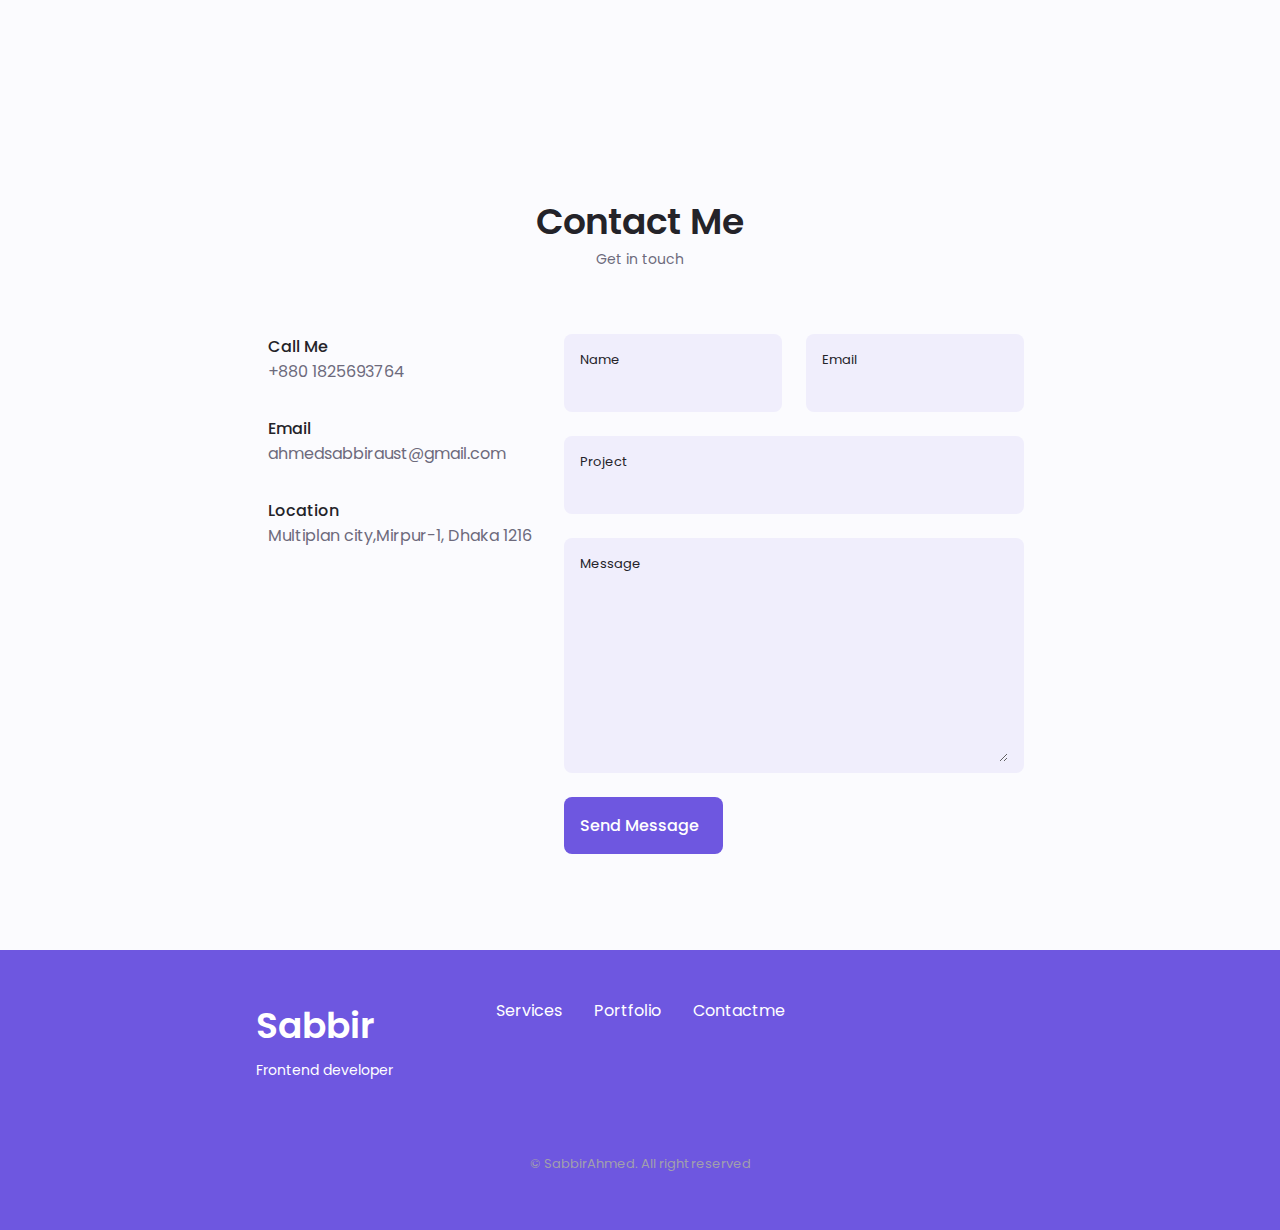
==== commit 33939507: "Update index.html" ====
--- a/index.html
+++ b/index.html
@@ -143,11 +143,11 @@
 
             <!--==================== ABOUT ====================-->
             <section class="about section" id="about">
-
                     <div class="about__data">
+                        <h2 class="section__title">Work Experience</h2>
                         <p class="about__description">I'm working as a Ui/Ux Engineer in Kite Games Studio.My task here involves user experience research and testing, app interface designing and creating prototypes.Besides designing,I am also interested in research opportunities in Machine Learning and Deep Learning.</p>
-                    <h2 class="section__title">Work Experience</h2>
                         <span class=""about__description"">February 2022 - Current </span>
+
                         <div class="about__info">
                             <div>
                                 <span class="about__info-title">02+</span>
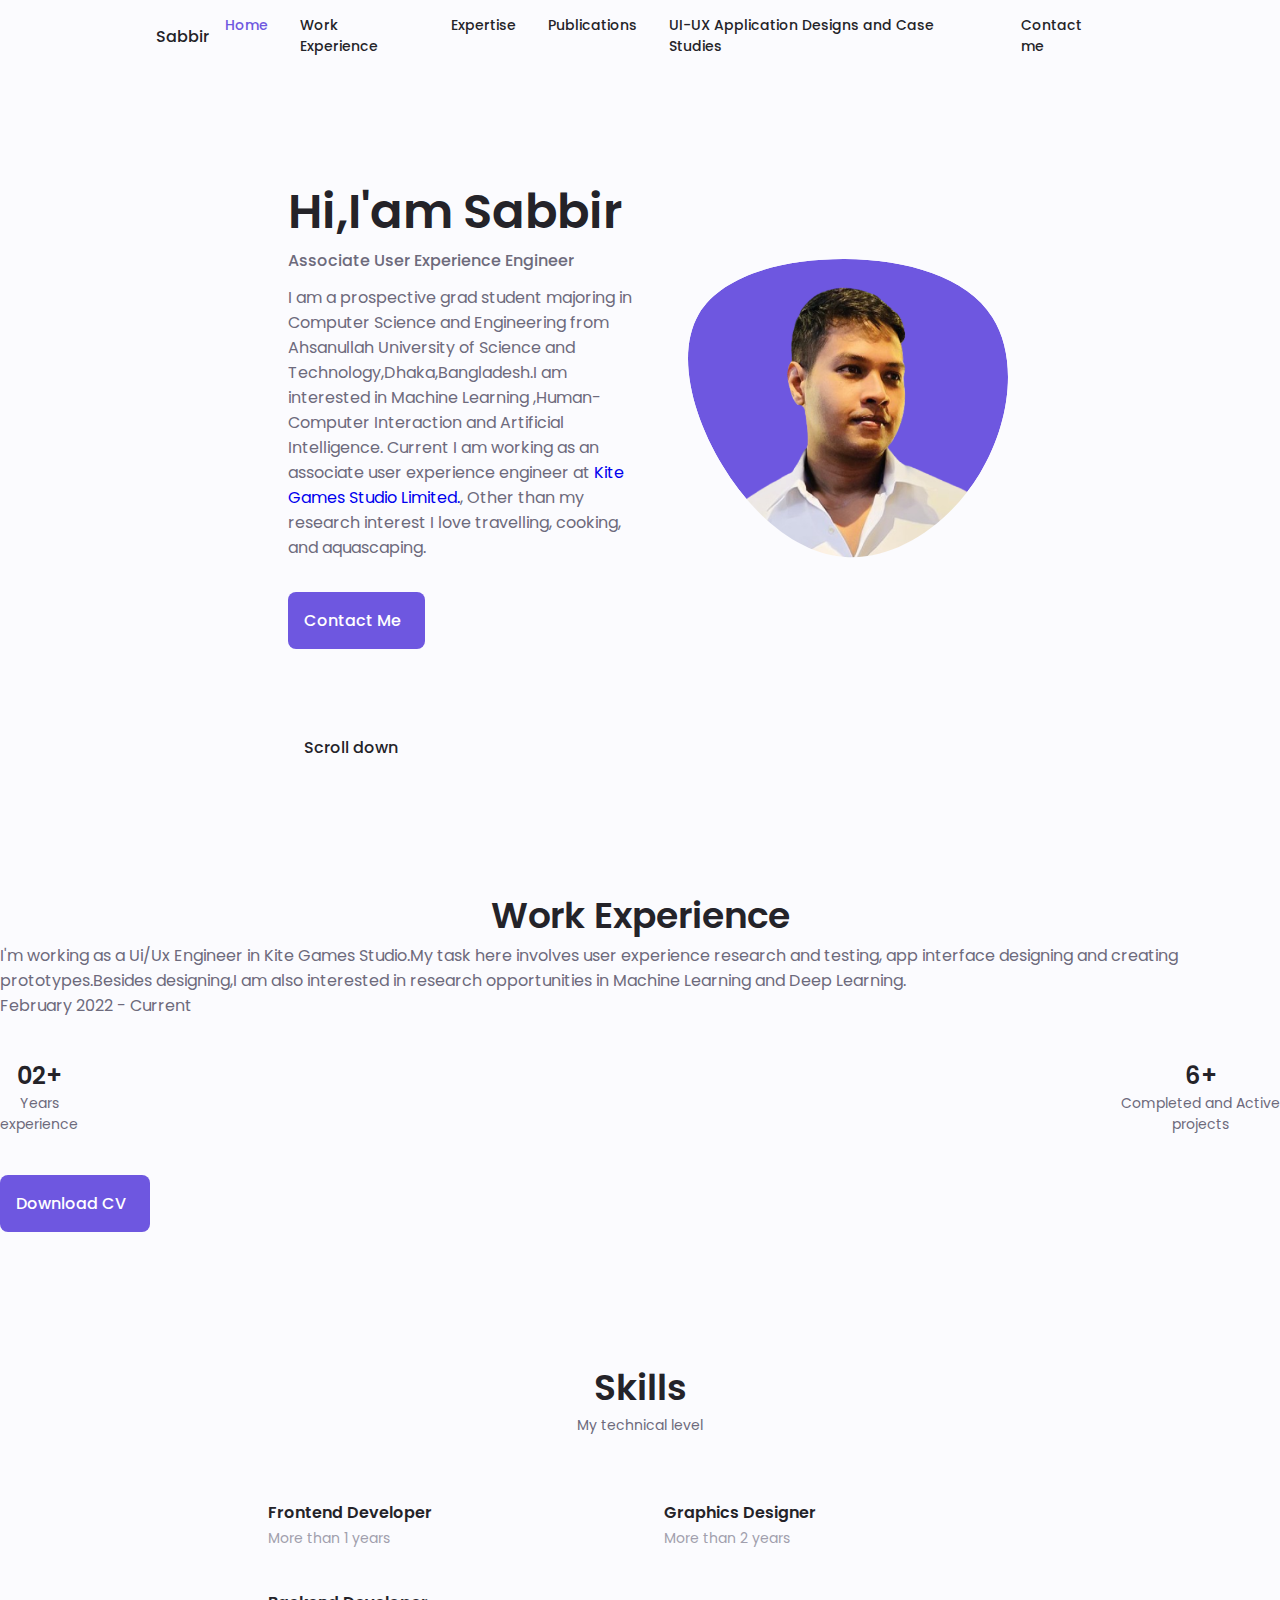
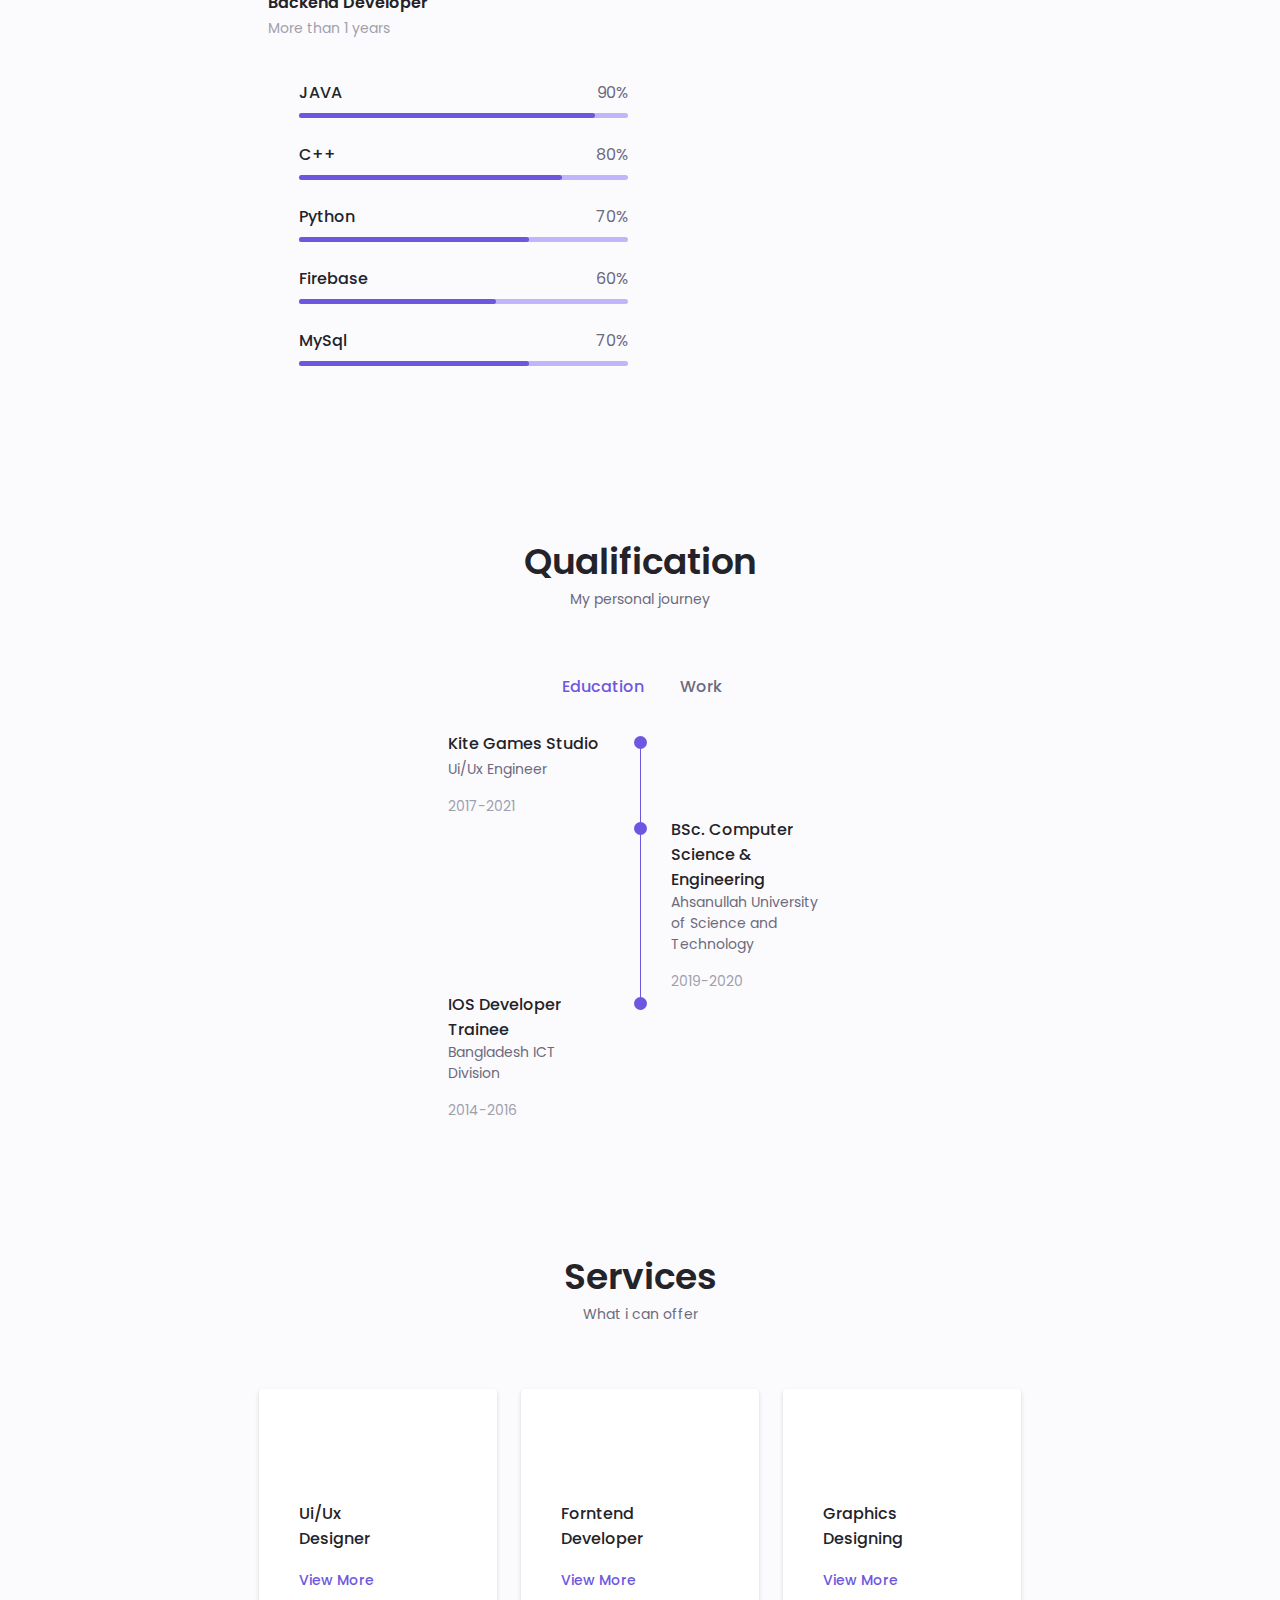
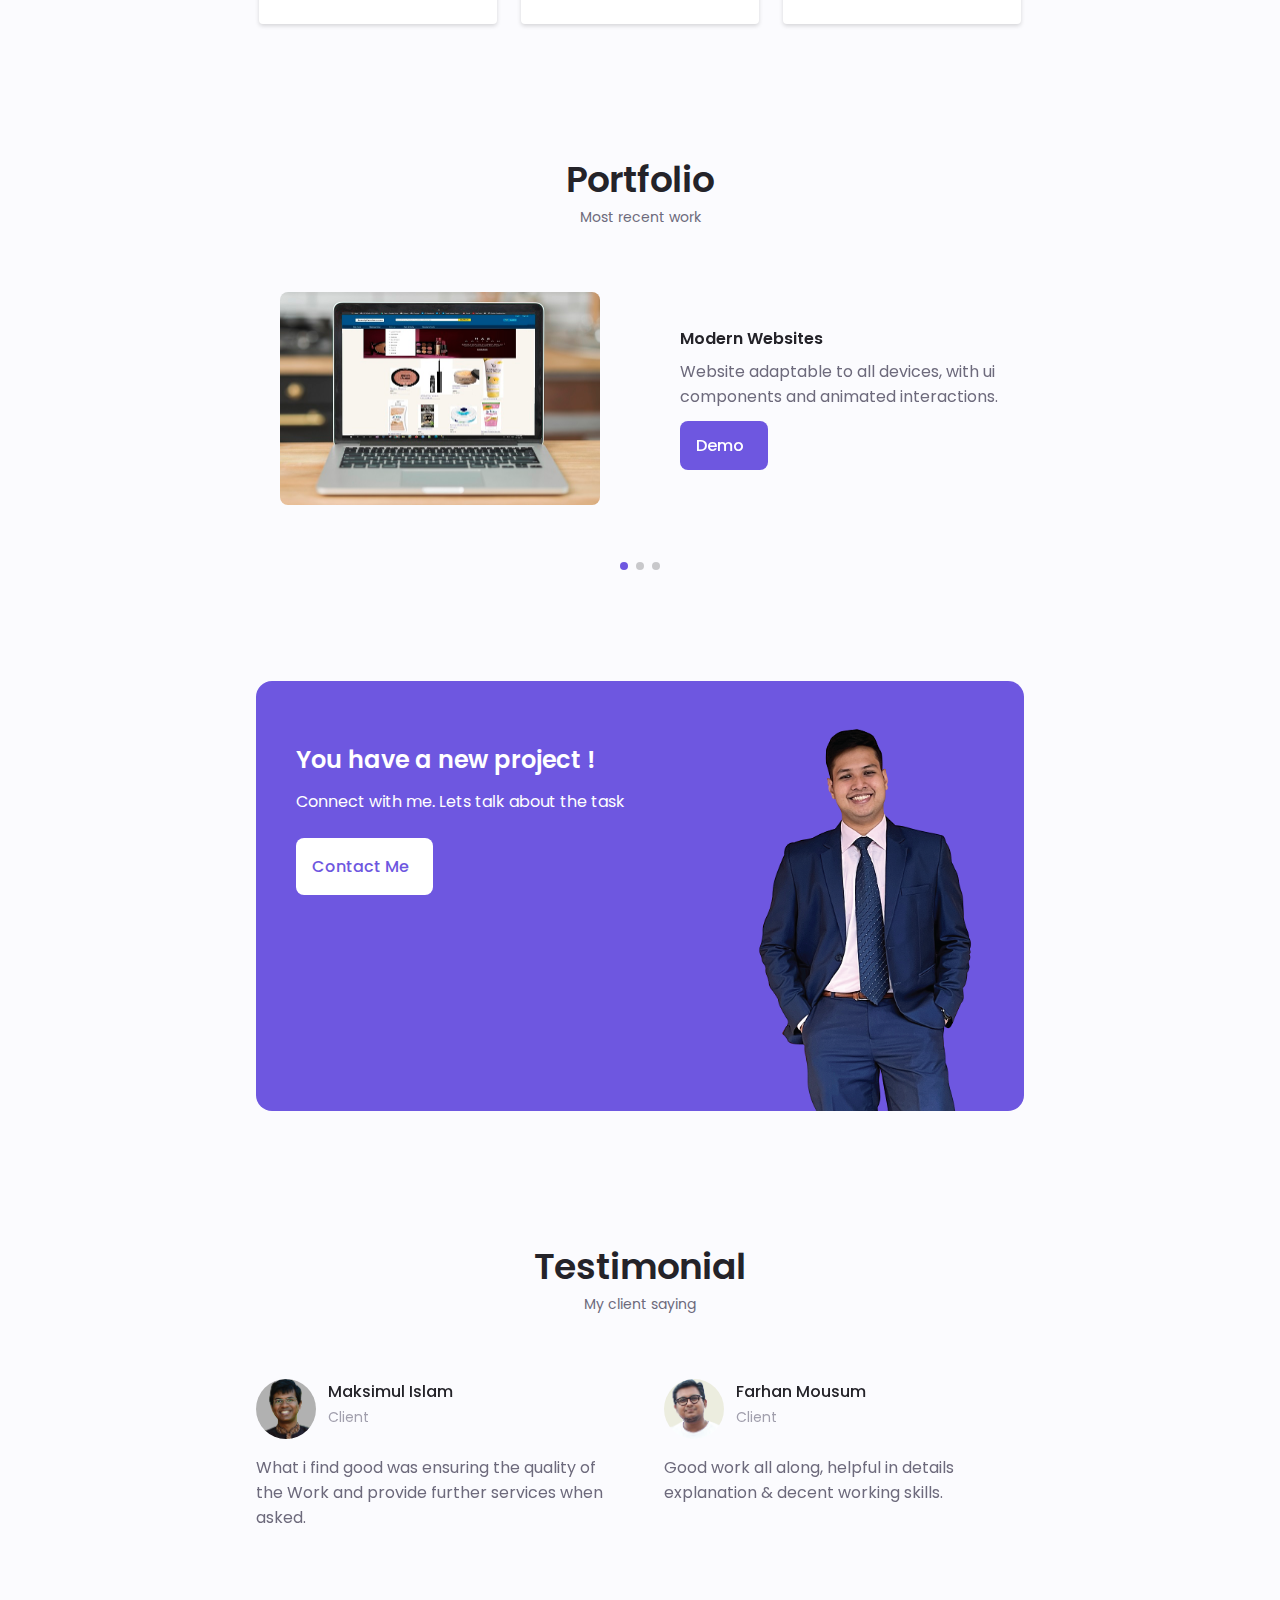
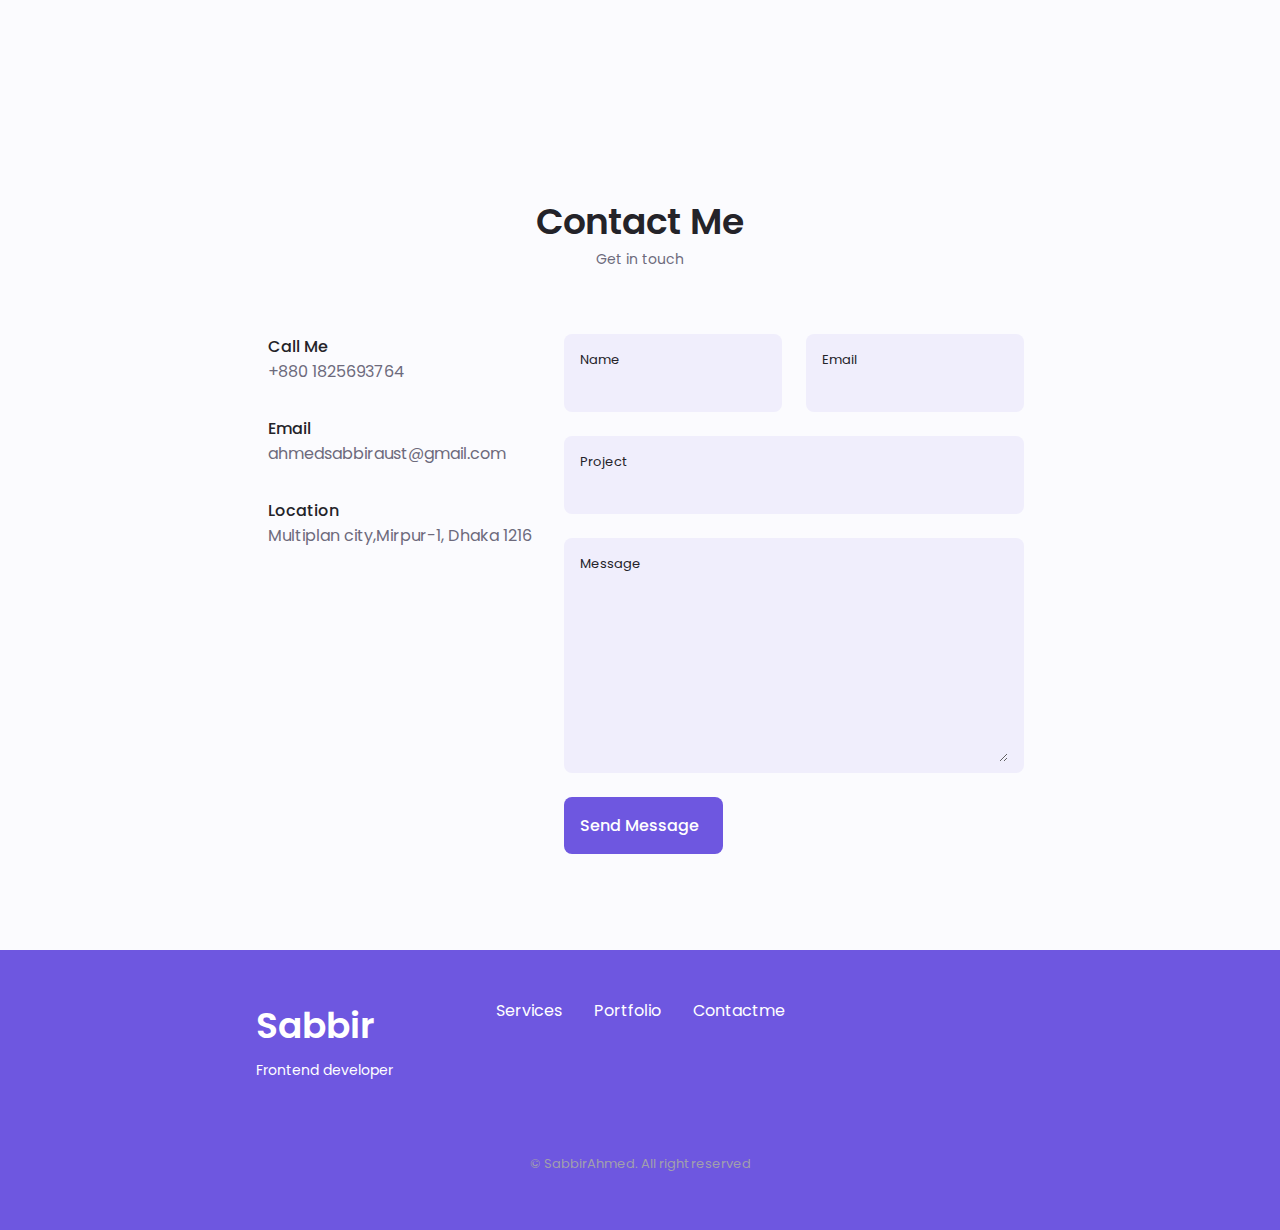
==== commit 19fd00e7: "Update index.html" ====
--- a/index.html
+++ b/index.html
@@ -145,8 +145,11 @@
             <section class="about section" id="about">
                     <div class="about__data">
                         <h2 class="section__title">Work Experience</h2>
+                        <div
                         <p class="about__description">I'm working as a Ui/Ux Engineer in Kite Games Studio.My task here involves user experience research and testing, app interface designing and creating prototypes.Besides designing,I am also interested in research opportunities in Machine Learning and Deep Learning.</p>
-                        <span class=""about__description"">February 2022 - Current </span>
+                        <span class=""about__description"">February 2022 - Current </span> 
+
+                        </div>
 
                         <div class="about__info">
                             <div>
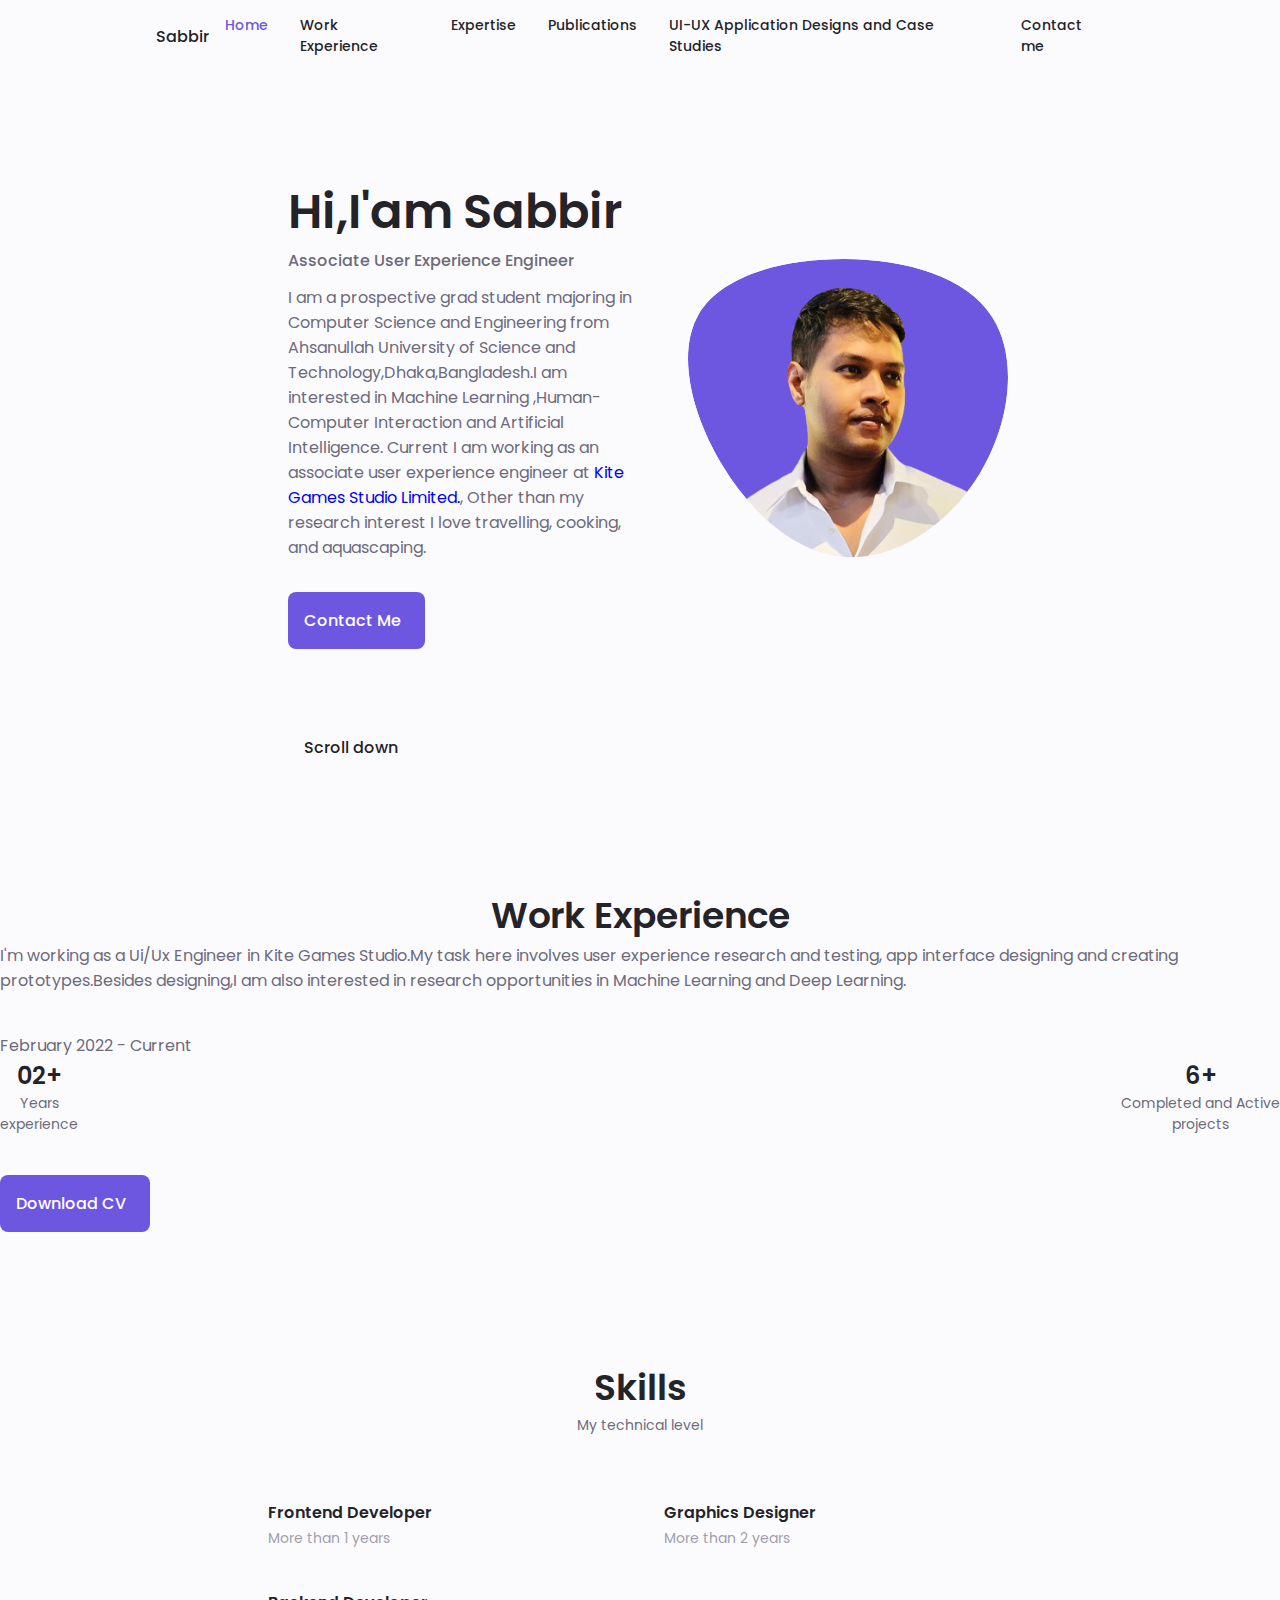
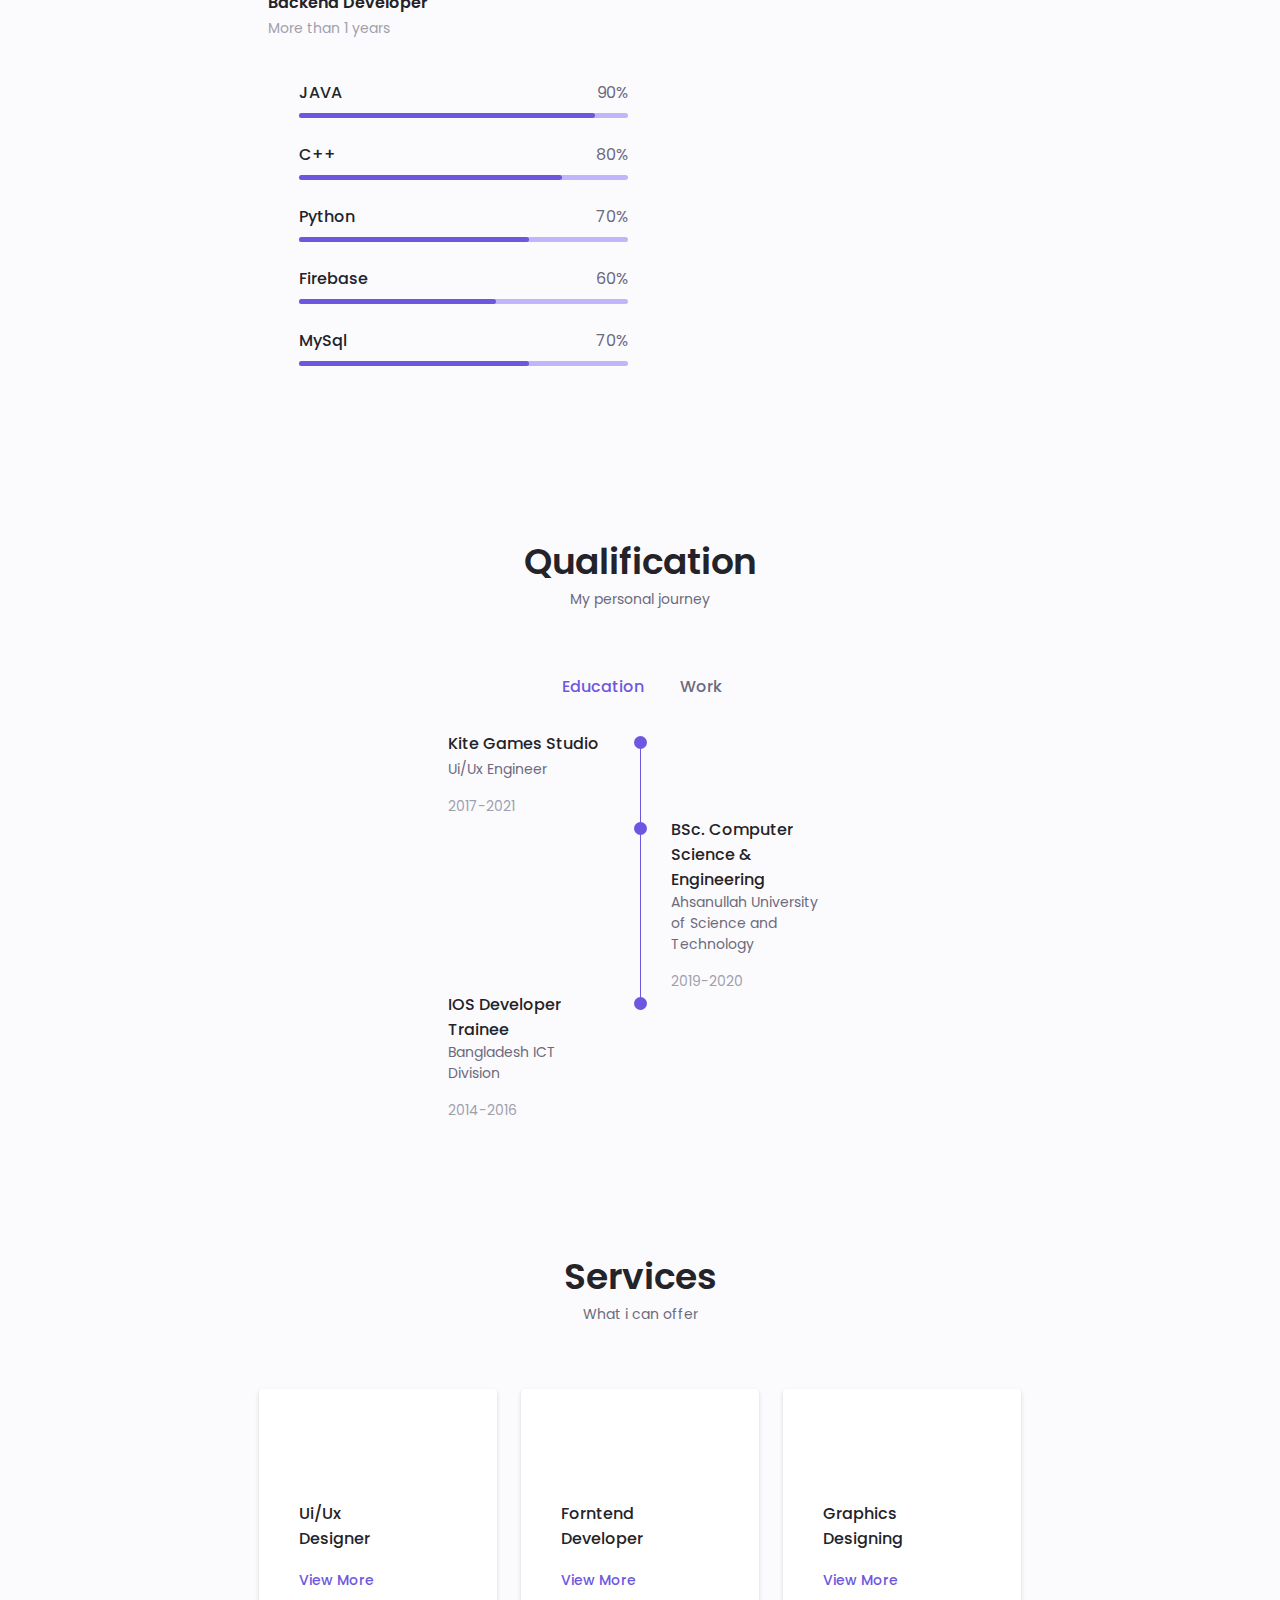
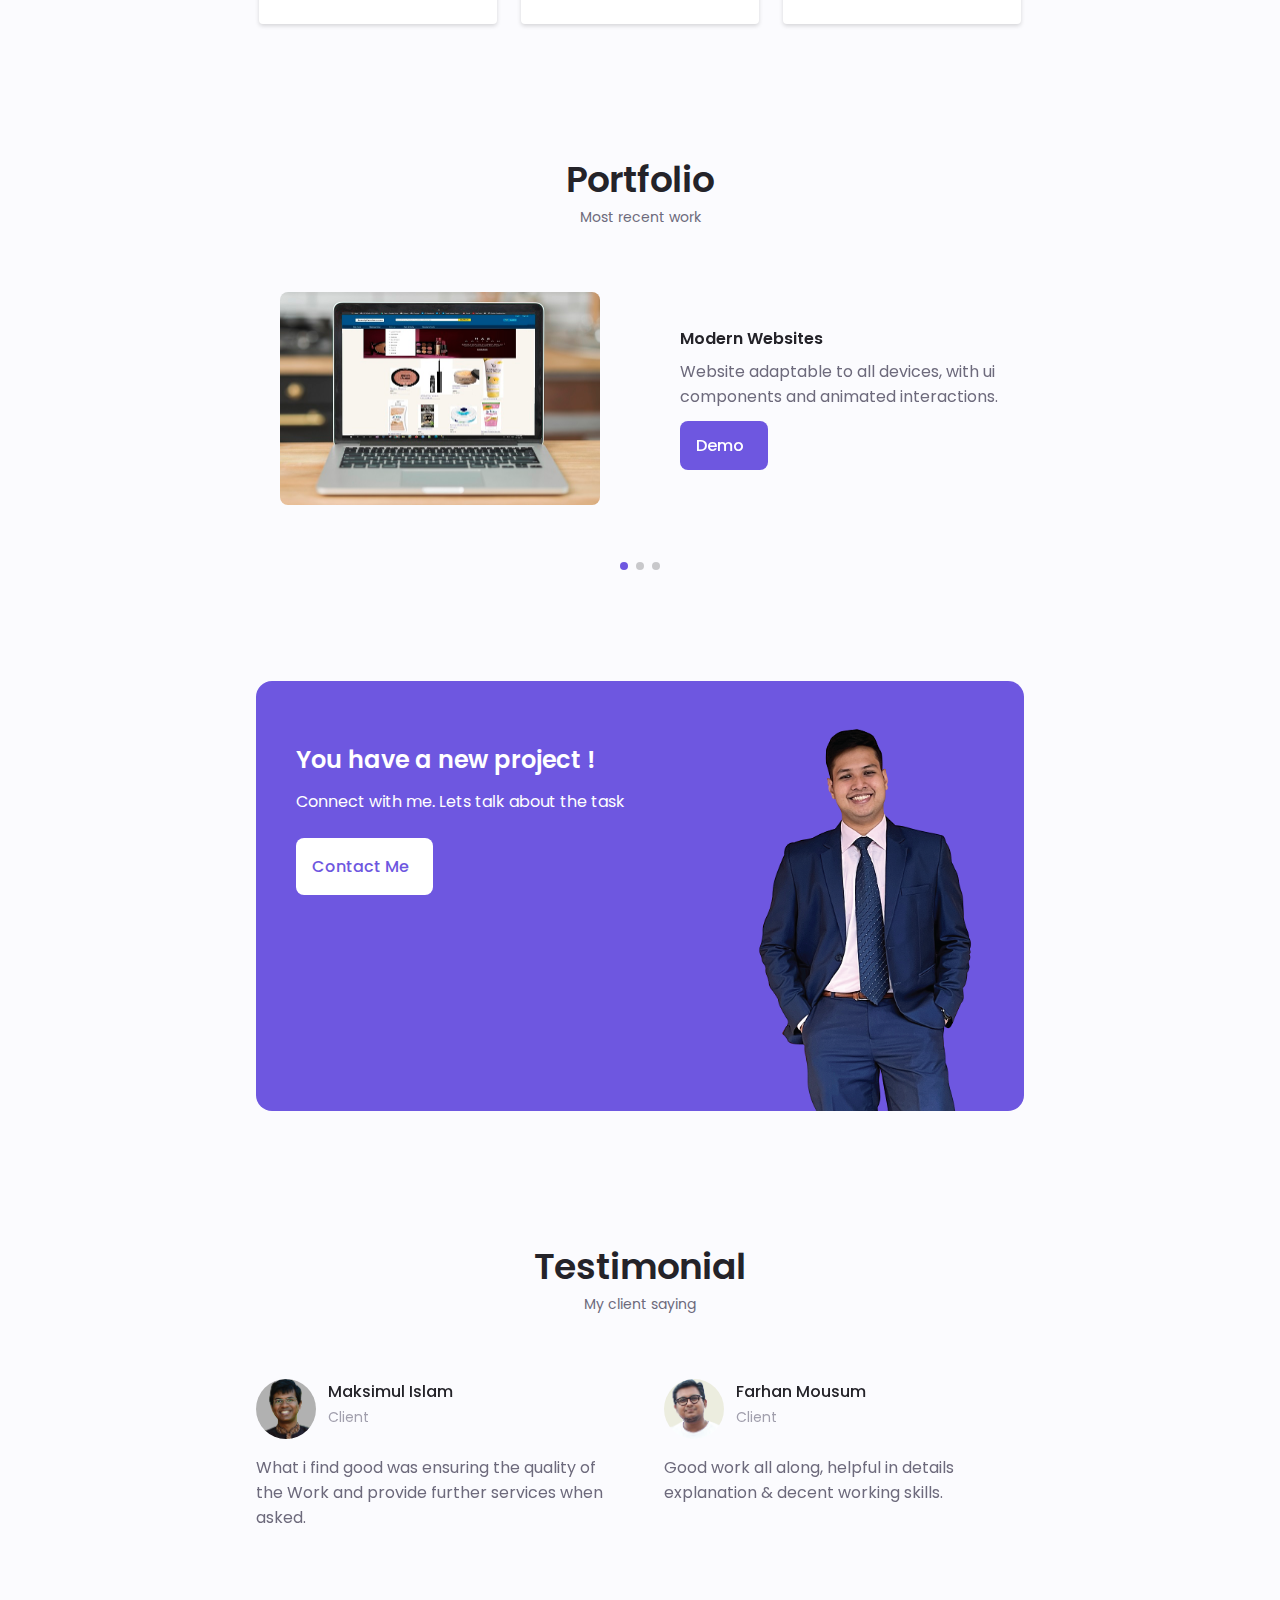
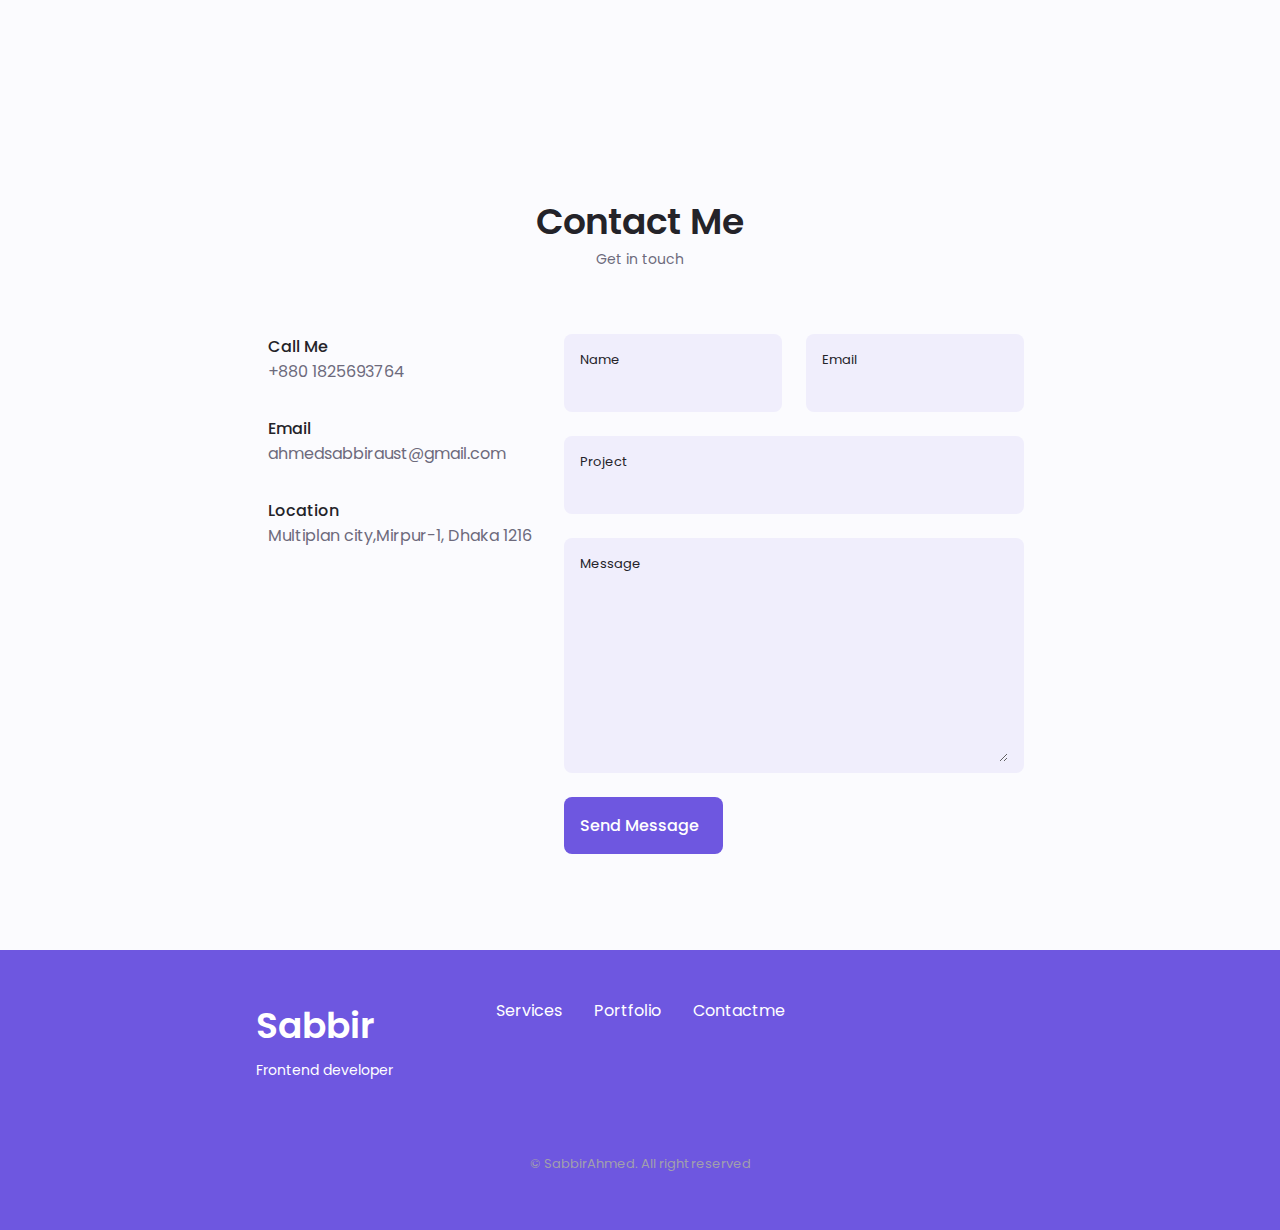
==== commit da876a90: "Update index.html" ====
--- a/index.html
+++ b/index.html
@@ -143,15 +143,14 @@
 
             <!--==================== ABOUT ====================-->
             <section class="about section" id="about">
-                    <div class="about__data">
+              <div class="about__data">
                         <h2 class="section__title">Work Experience</h2>
-                        <div
                         <p class="about__description">I'm working as a Ui/Ux Engineer in Kite Games Studio.My task here involves user experience research and testing, app interface designing and creating prototypes.Besides designing,I am also interested in research opportunities in Machine Learning and Deep Learning.</p>
                         <span class=""about__description"">February 2022 - Current </span> 
 
-                        </div>
-
-                        <div class="about__info">
+                     
+
+                    <div class="about__info">
                             <div>
                                 <span class="about__info-title">02+</span>
                                 <span class="about__info-name">Years <br> experience</span>
@@ -161,14 +160,15 @@
                                 <span class="about__info-name">Completed and Active <br> projects</span>
                             </div>
                             
-                        </div>
-                        <div class="about__buttons">
+                      </div>
+
+                      <div class="about__buttons">
                             <a download="" href="assets/pdf/Sabbir-Ahmed-Cv.pdf" class="button button--flex">
                                 Download CV<i class="uil uil-download-alt button__icon"></i>
                             </a>
-                        </div>
-                    </div>
-                </div>
+                      </div>
+               </div>
+                
         
             </section>
 
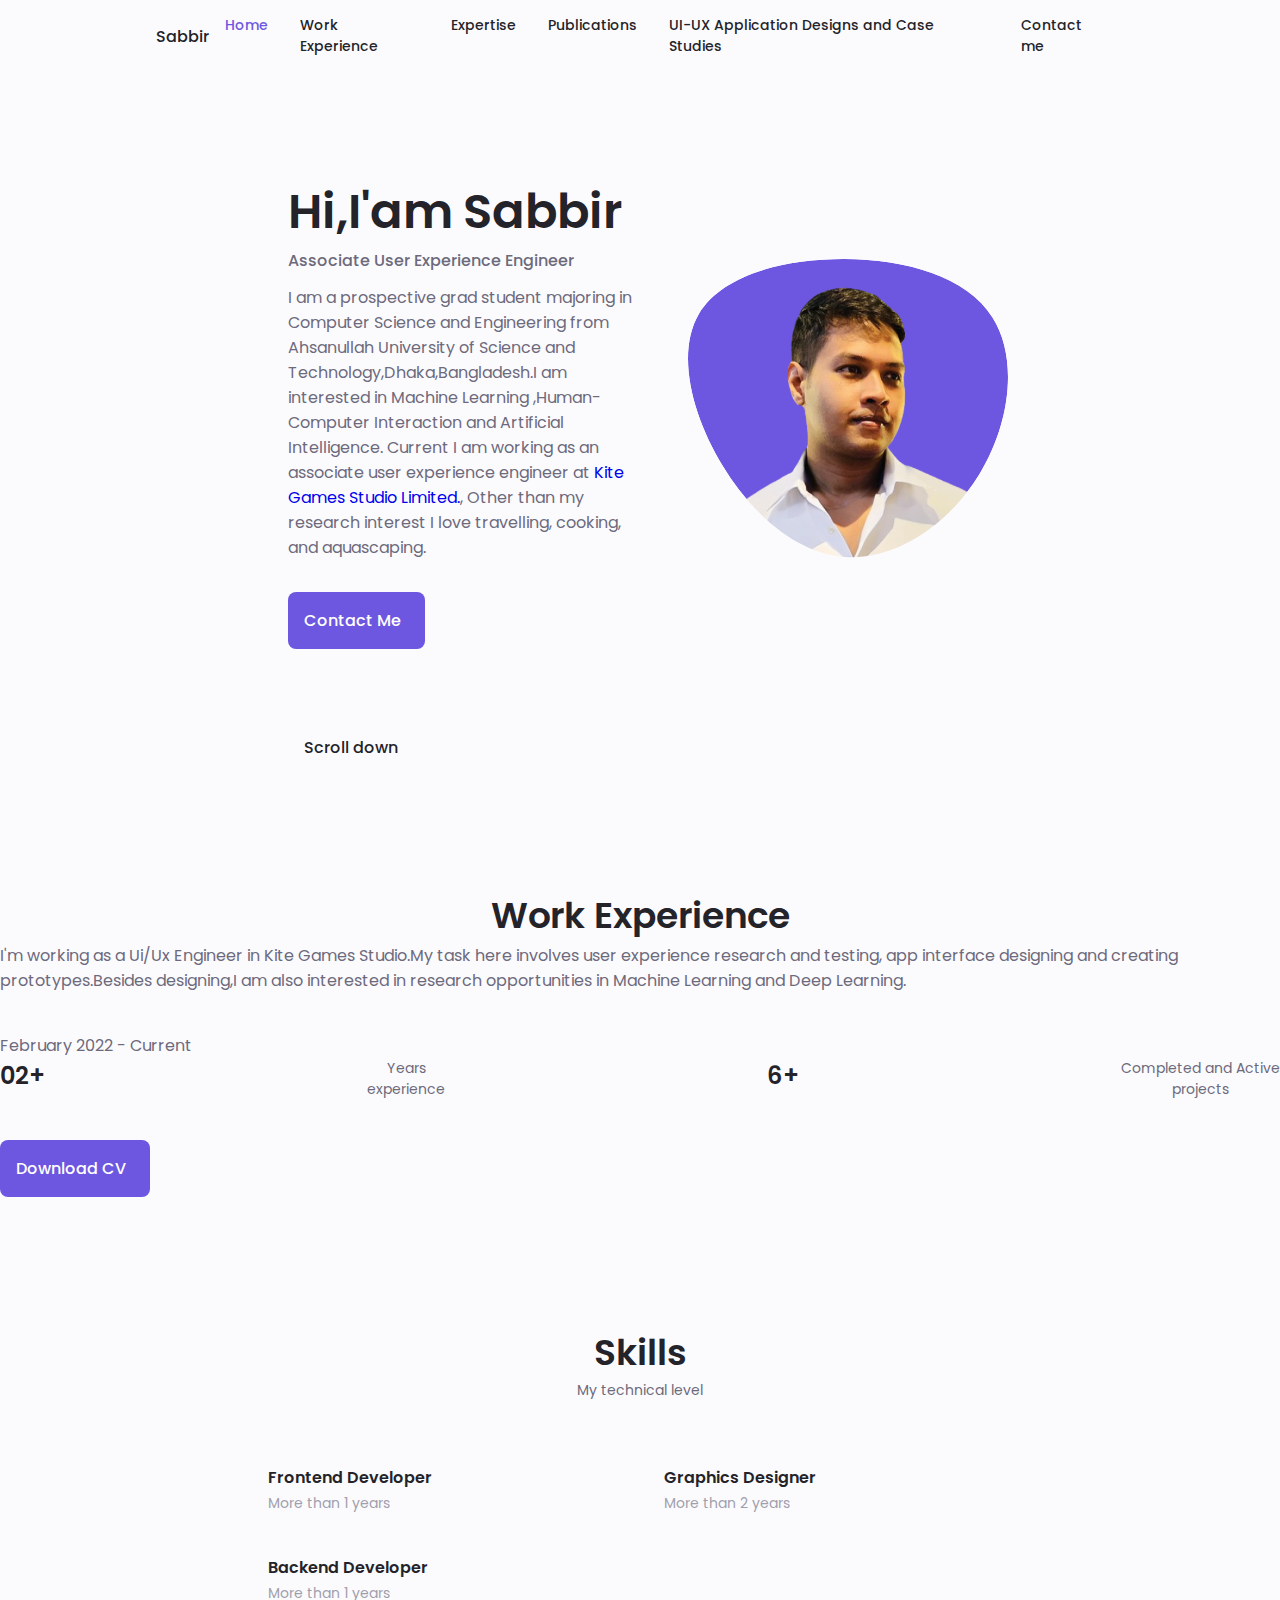
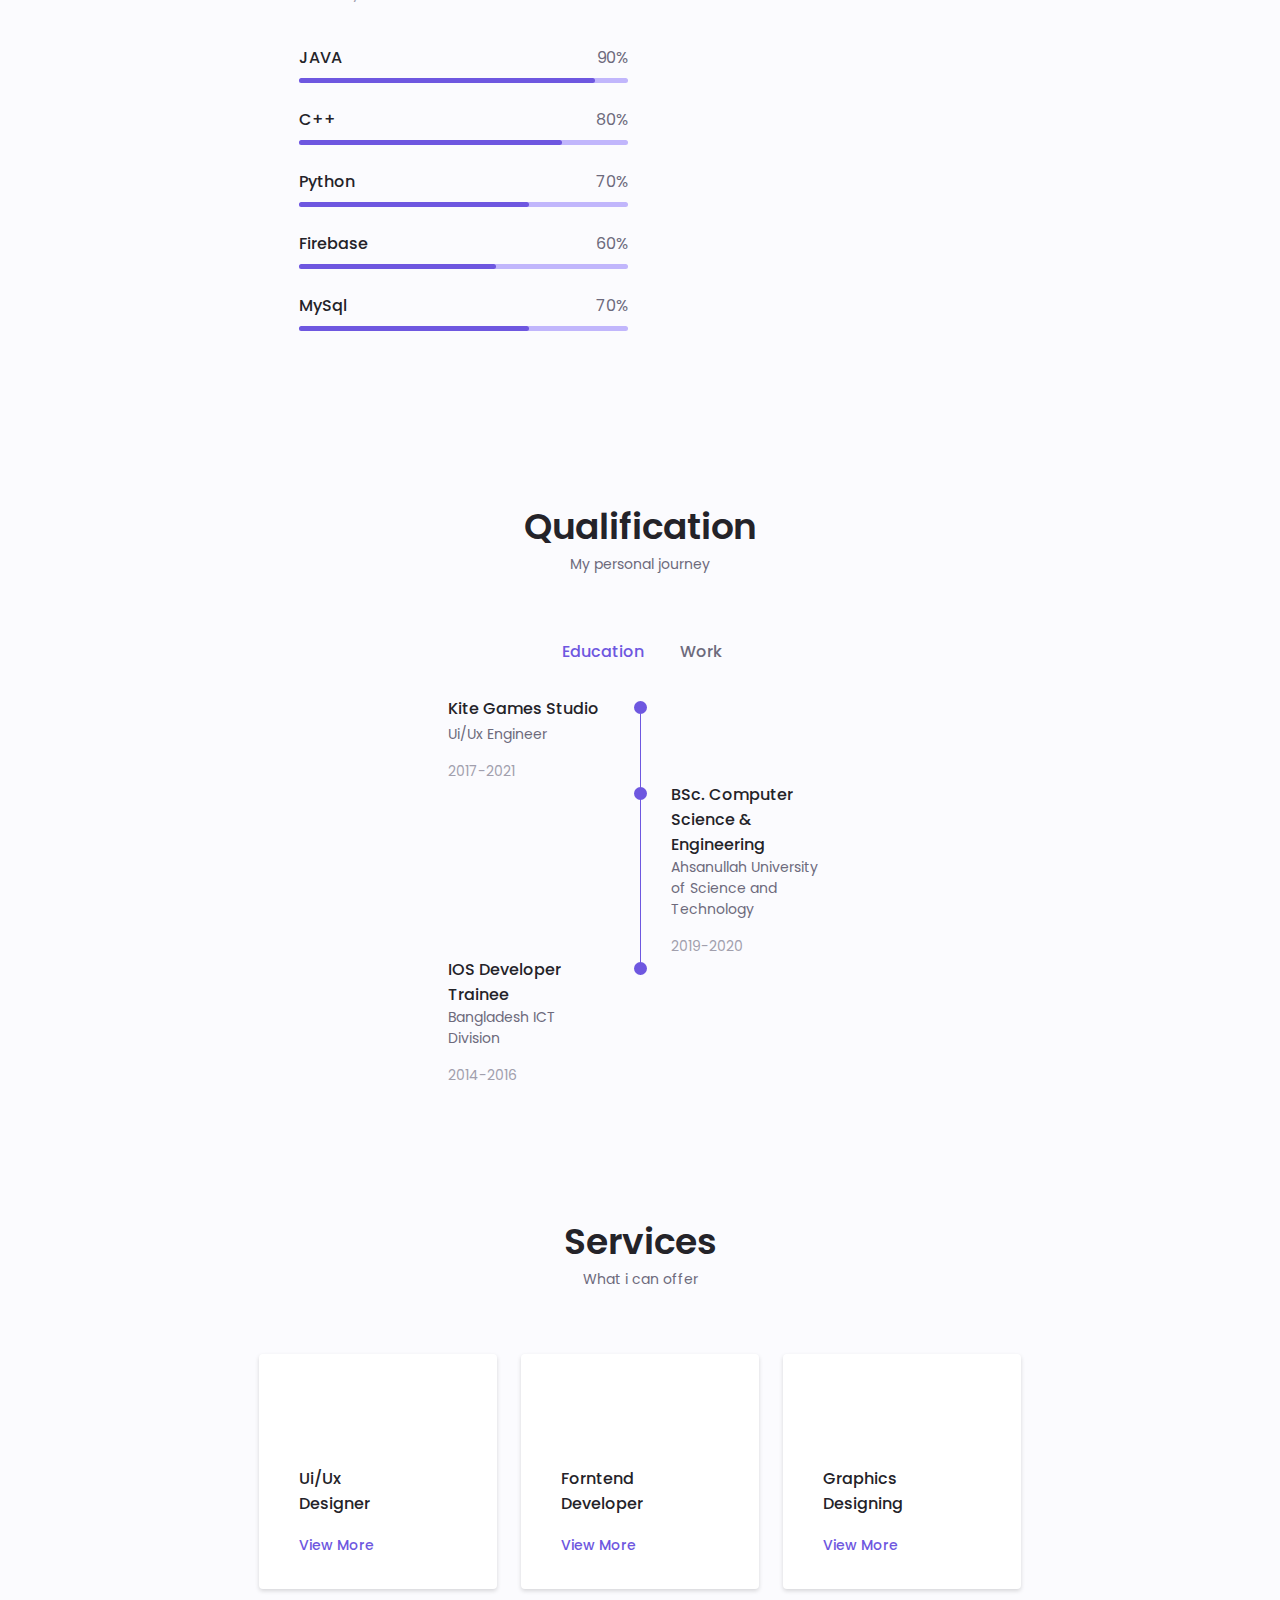
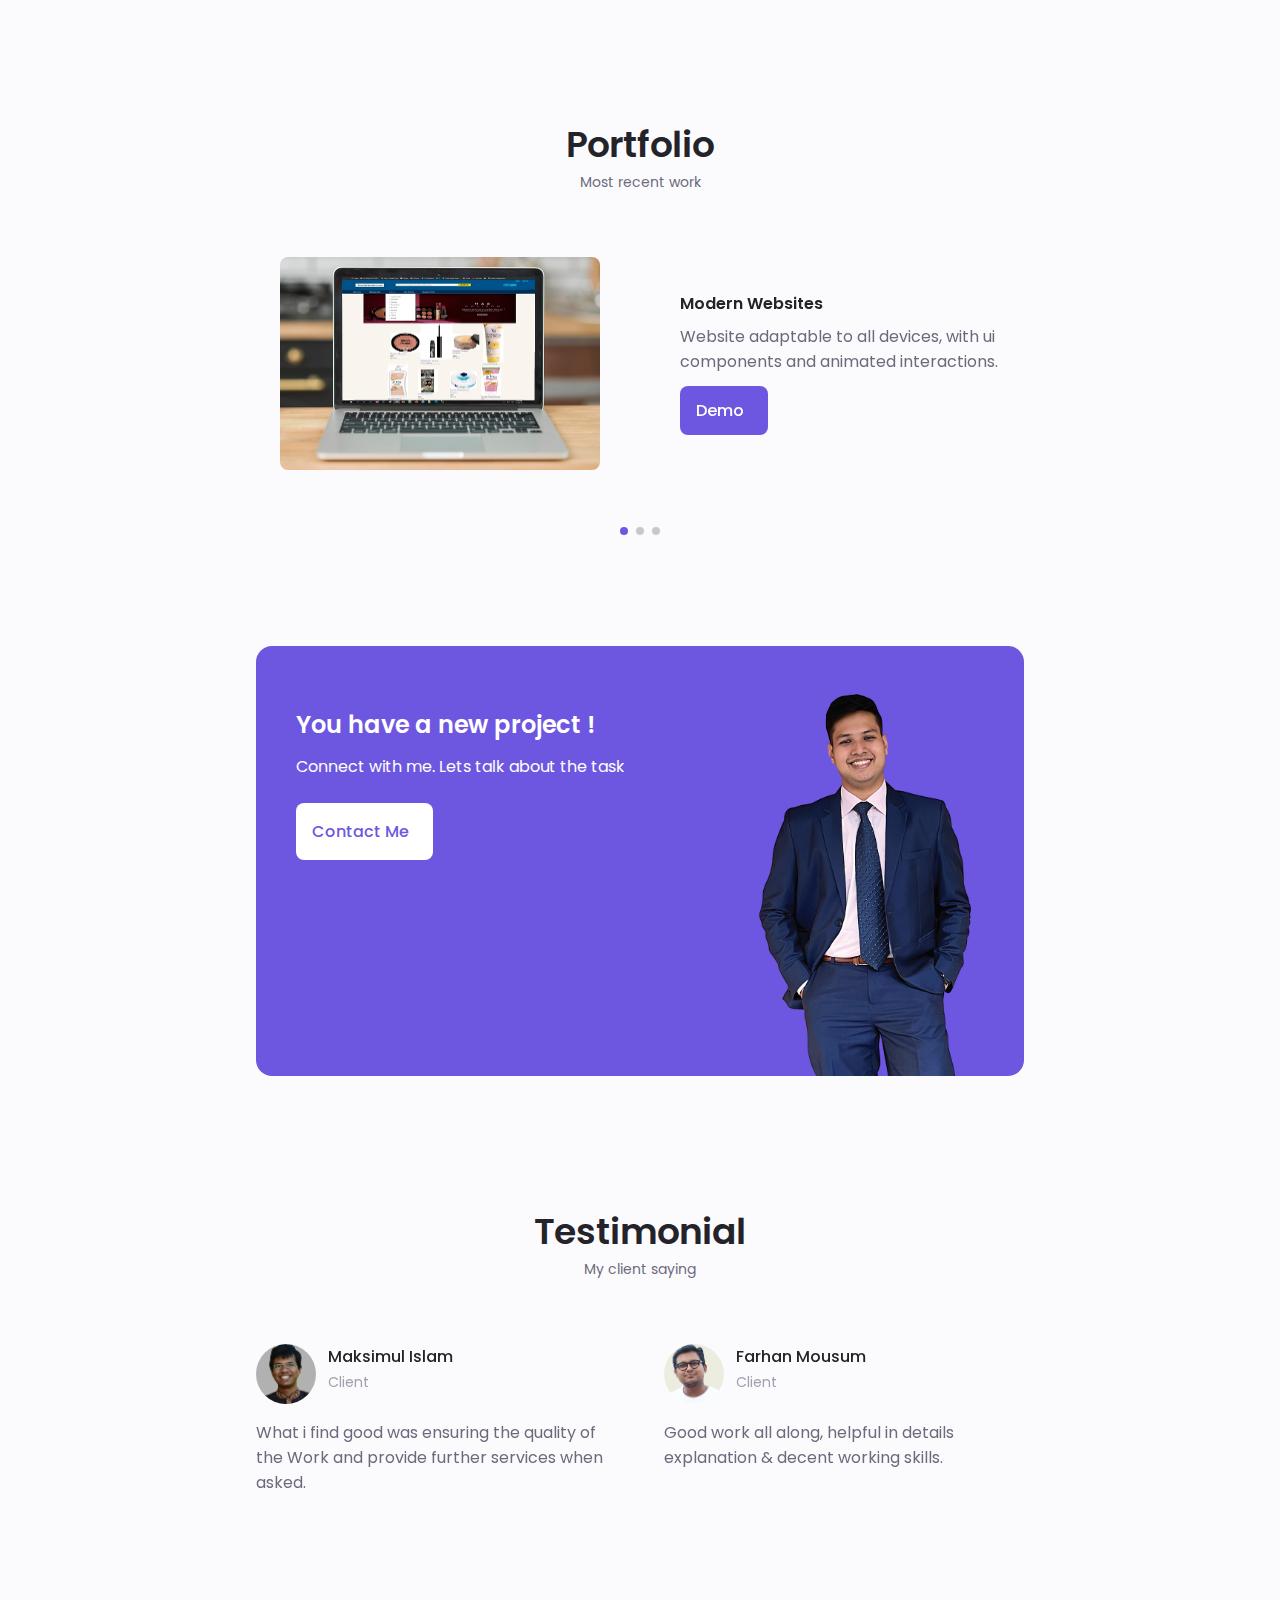
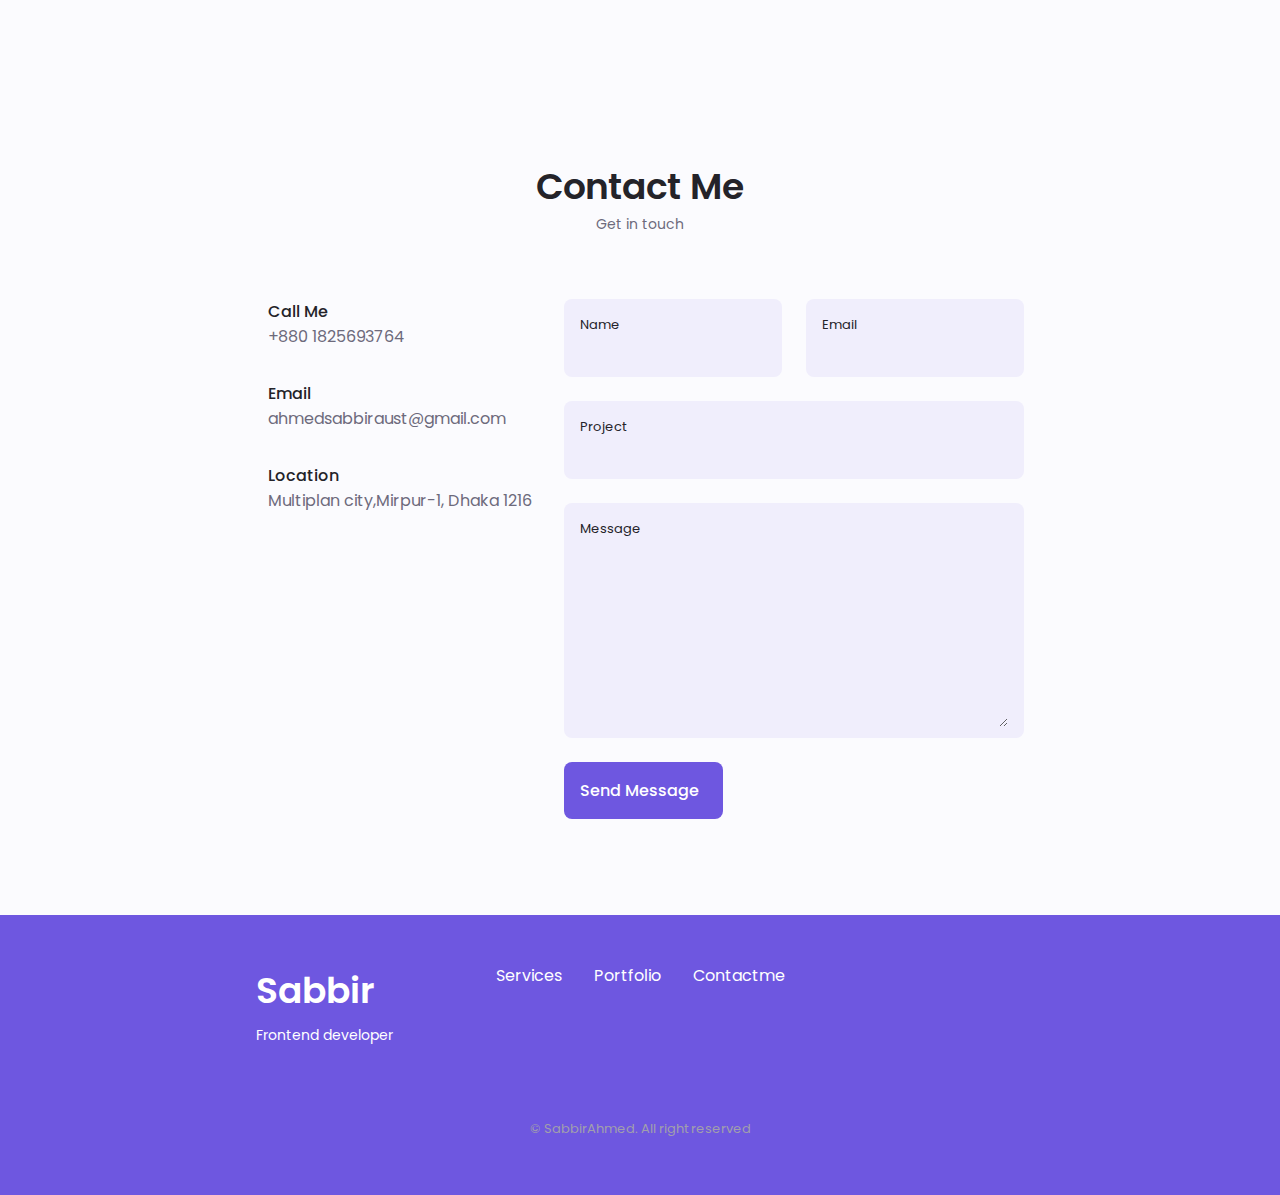
==== commit 88ebb2d5: "Update index.html" ====
--- a/index.html
+++ b/index.html
@@ -151,14 +151,14 @@
                      
 
                     <div class="about__info">
-                            <div>
+                            
                                 <span class="about__info-title">02+</span>
                                 <span class="about__info-name">Years <br> experience</span>
-                            </div>
-                            <div>
+                            
+                        
                                 <span class="about__info-title">6+</span>
                                 <span class="about__info-name">Completed and Active <br> projects</span>
-                            </div>
+                           
                             
                       </div>
 
